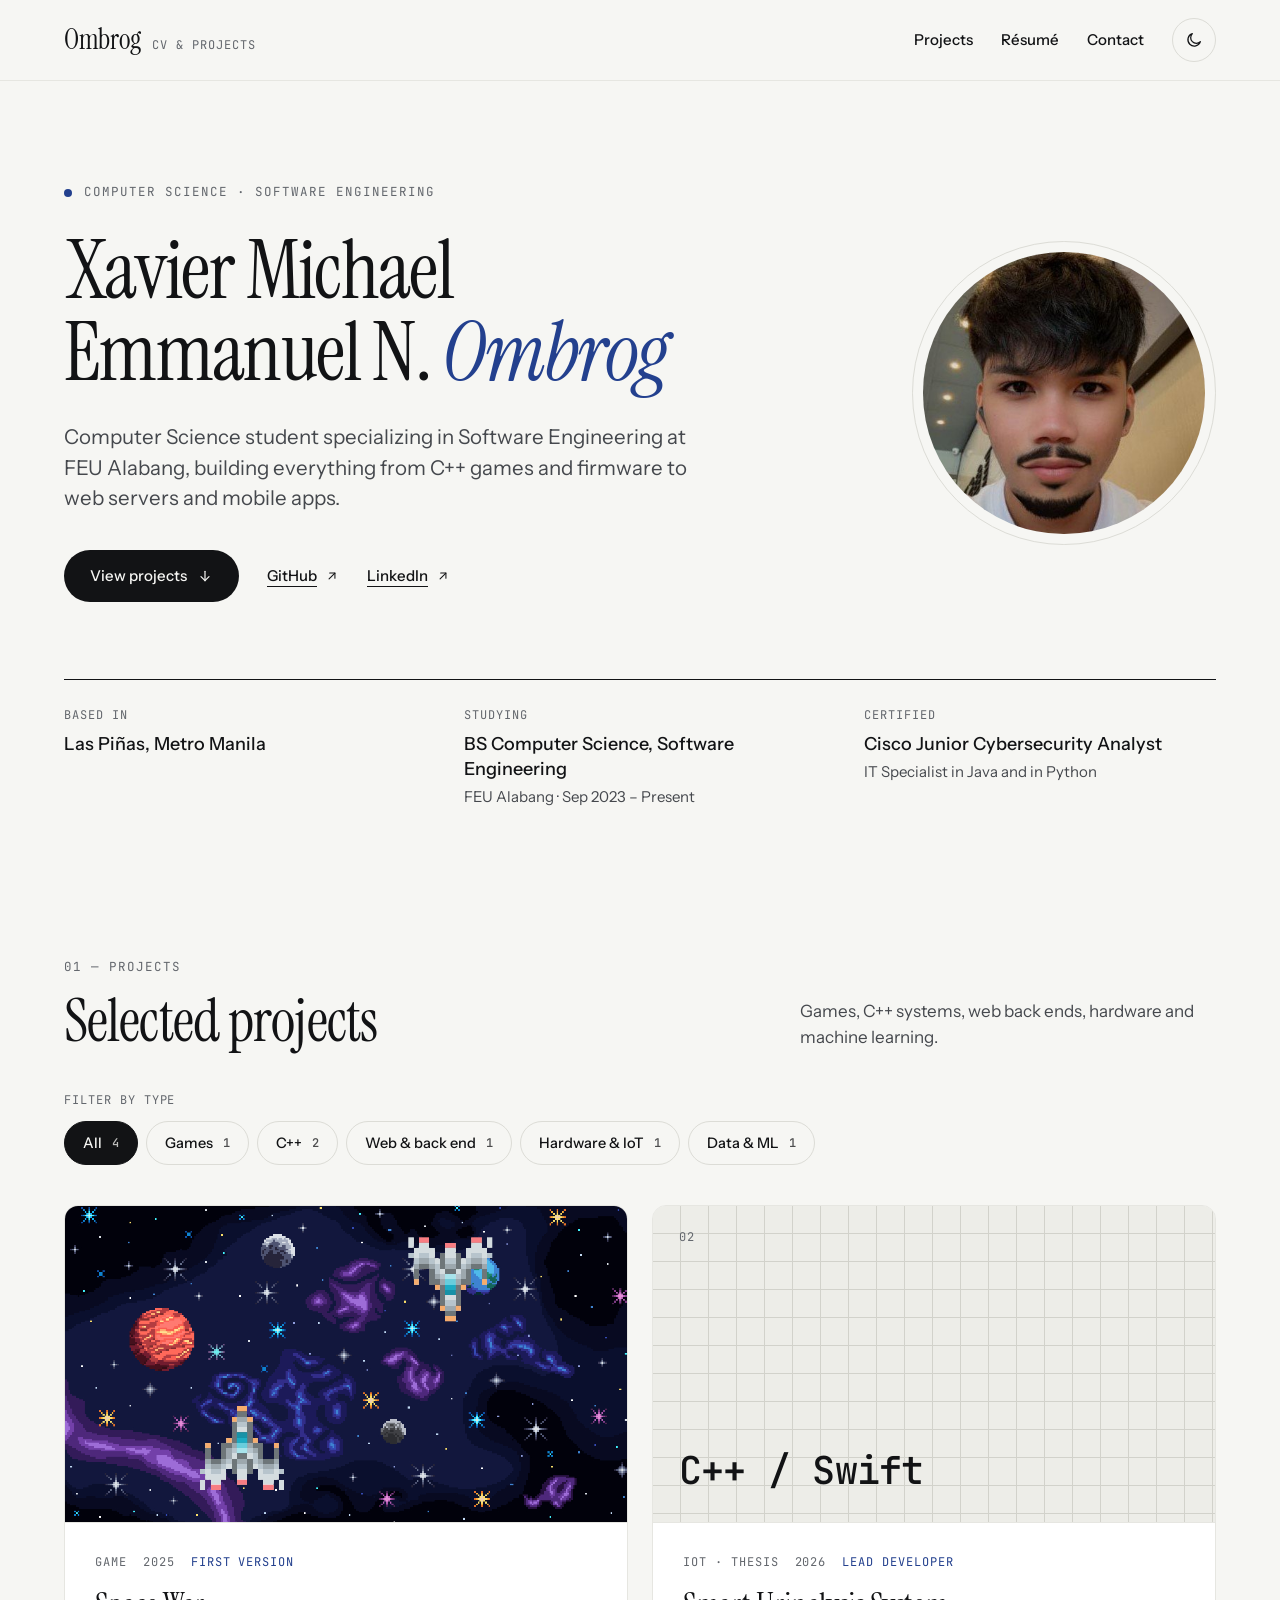
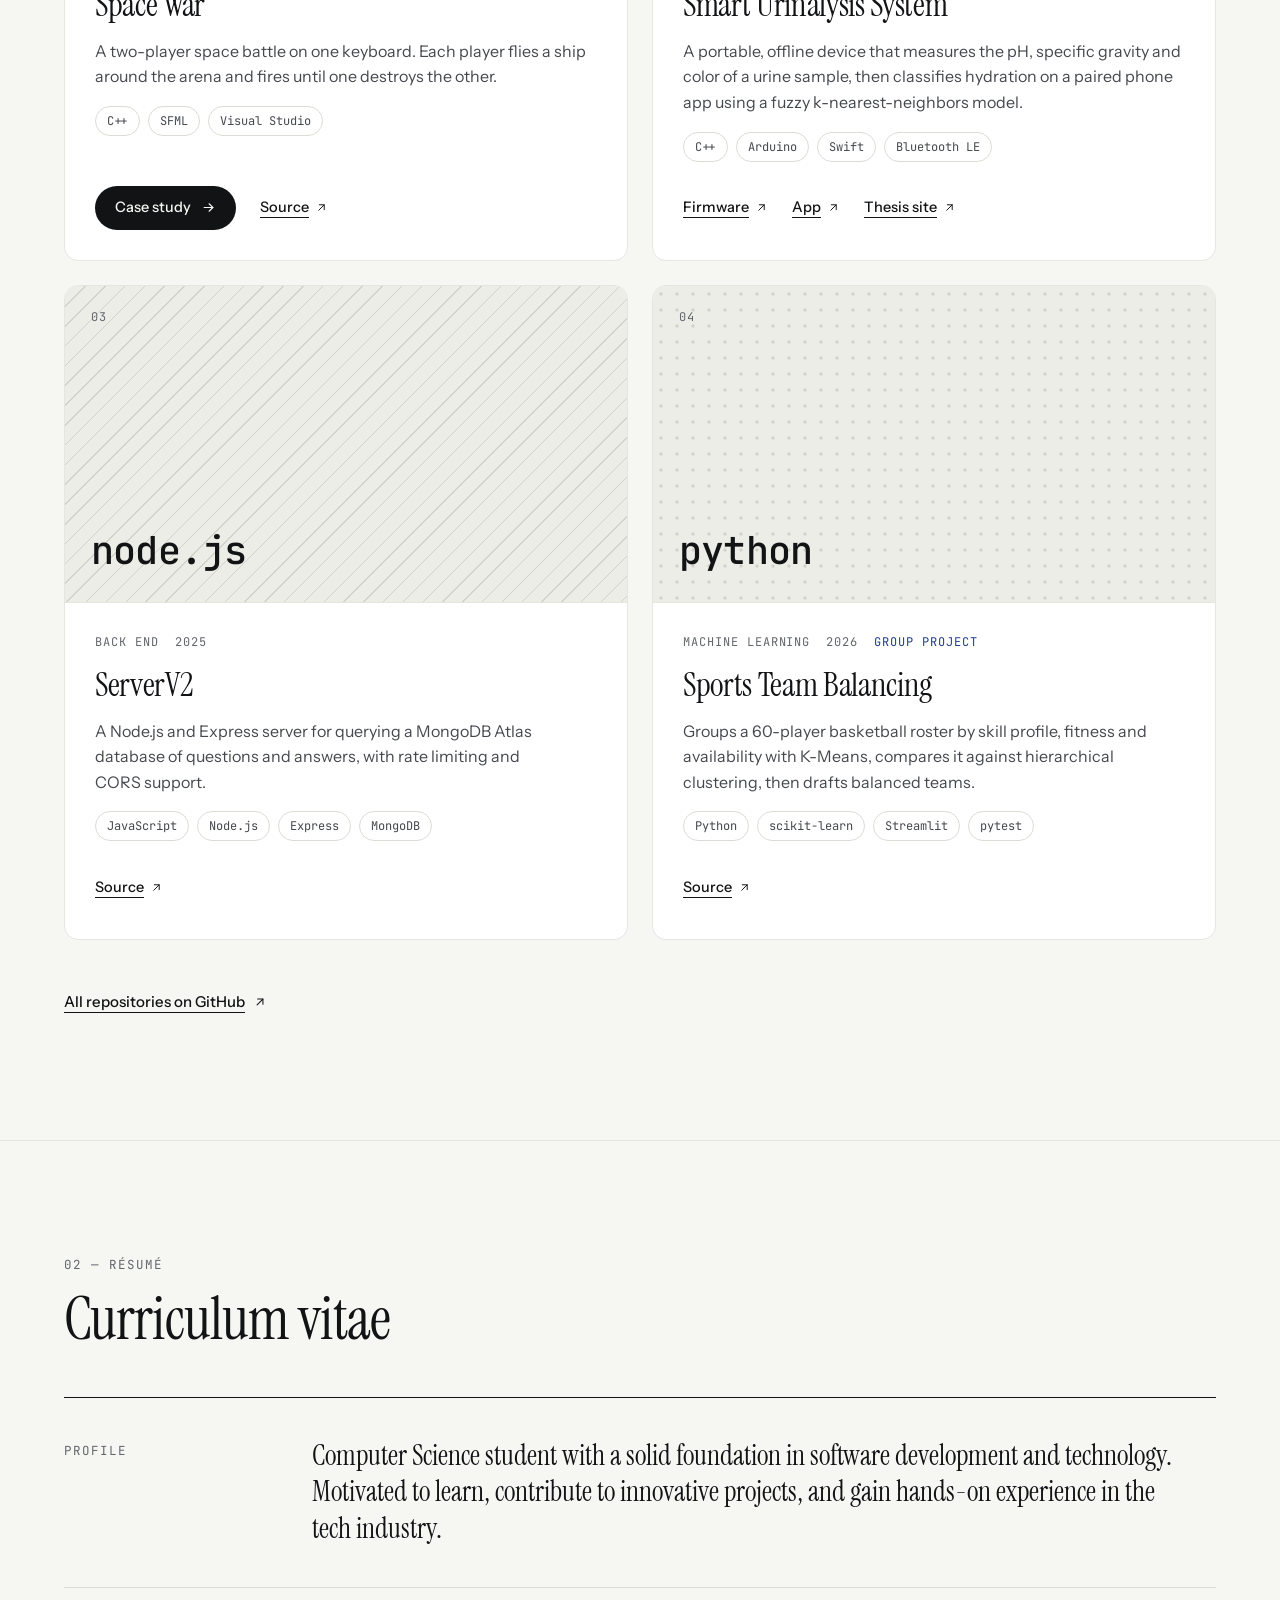
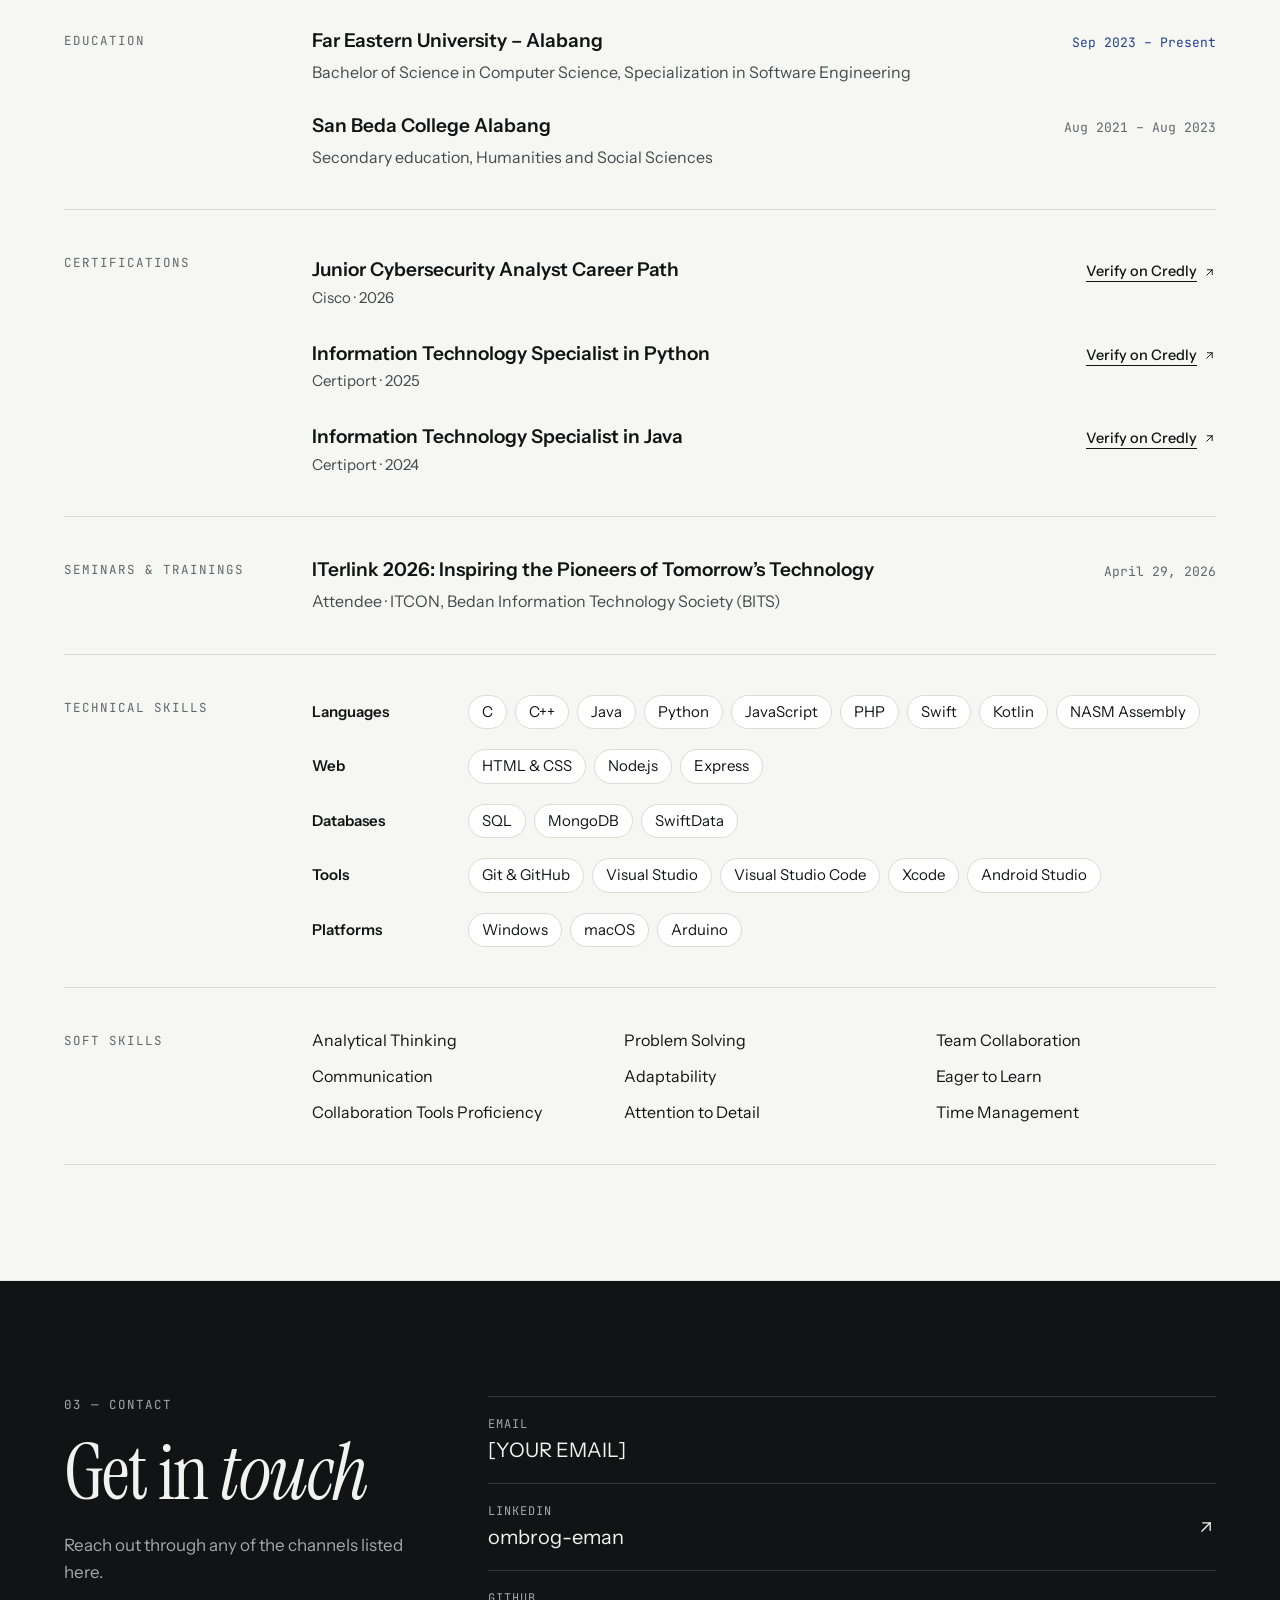
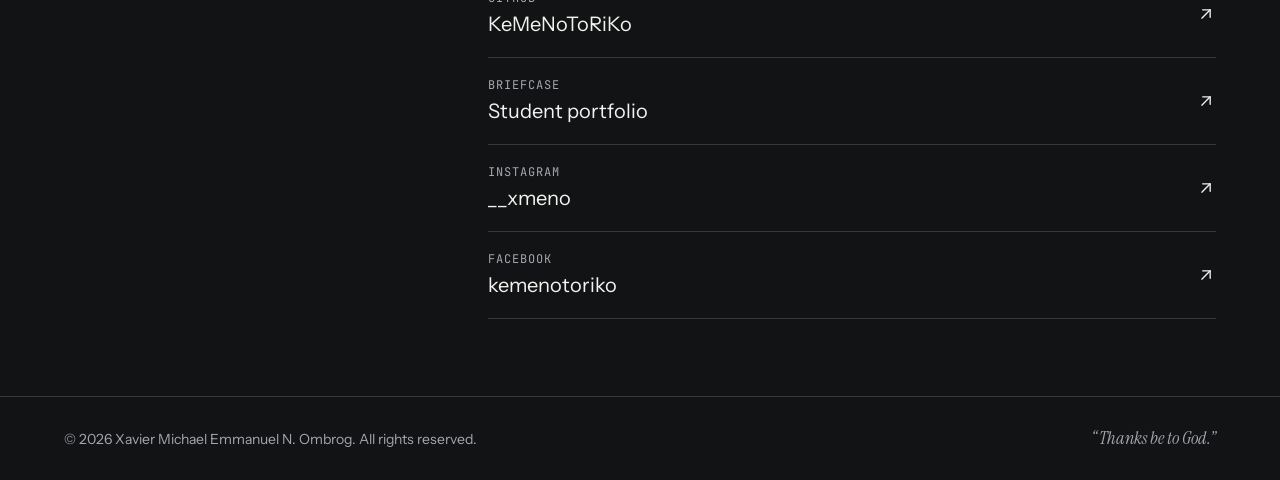
==== index.html @ ef730c47 "fix" ====
<!doctype html>
<html lang="en">
<head>
<meta charset="utf-8">
<meta name="viewport" content="width=device-width, initial-scale=1">
<title>Xavier Michael Emmanuel N. Ombrog — CV and projects</title>
<meta name="description" content="Computer Science student specializing in Software Engineering at FEU Alabang, building everything from C++ games and firmware to web servers and mobile apps.">
<link rel="preconnect" href="https://fonts.googleapis.com">
<link rel="preconnect" href="https://fonts.gstatic.com" crossorigin="anonymous">
<link href="https://fonts.googleapis.com/css2?family=Instrument+Sans:wght@400;500;600&amp;family=Instrument+Serif:ital@0;1&amp;family=JetBrains+Mono:wght@400;500&amp;display=swap" rel="stylesheet">
<style>
html{scroll-behavior:smooth}
body{margin:0;background:#121315}
body:has(.t-dark){background:#16171A}
.t-light{--bg:#F6F6F3;--surface:#FFFFFF;--surface-2:#EDEDE8;--ink:#121315;--ink-2:#45484D;--muted:#63676D;--line:#DCDCD6;--line-soft:#E6E6E1;--rule:#121315;--pattern:#D2D2CB;--band:#121315;--band-ink:#F2F2EE;--band-muted:#A3A7AD;--band-line:#34373C;--btn:#121315;--btn-ink:#F6F6F3;--btn-hover:#2C2F35;color-scheme:light}
.t-dark{--bg:#0F1012;--surface:#16171A;--surface-2:#1C1D21;--ink:#EDEDE8;--ink-2:#B9BCC1;--muted:#8E9298;--line:#2B2D32;--line-soft:#222428;--rule:#EDEDE8;--pattern:#2E3036;--band:#16171A;--band-ink:#EDEDE8;--band-muted:#8E9298;--band-line:#2B2D32;--btn:#EDEDE8;--btn-ink:#0F1012;--btn-hover:#FFFFFF;color-scheme:dark}
.t-light.a-blue{--accent:#23408E}.t-dark.a-blue{--accent:#9DB2F2}
.t-light.a-forest{--accent:#1F5C52}.t-dark.a-forest{--accent:#8CCFBF}
.t-light.a-wine{--accent:#7A2E3A}.t-dark.a-wine{--accent:#E8A6B1}
a{color:inherit;text-decoration:none}
a:hover{color:var(--accent)}
.band a:hover{color:var(--band-ink);text-decoration:underline;text-underline-offset:5px;text-decoration-thickness:1px}
.btn:hover{background:var(--btn-hover) !important;color:var(--btn-ink) !important}
.chip:hover,.toggle:hover{border-color:var(--ink) !important}
.card{transition:border-color .2s ease}
.card:hover{border-color:var(--line) !important}
.card .lift{transition:transform .4s ease}
.card:hover .lift{transform:scale(1.03)}
.cover{position:absolute;inset:0;background-color:var(--surface-2)}
.cover-grid{background-image:linear-gradient(var(--pattern) 1px,transparent 1px),linear-gradient(90deg,var(--pattern) 1px,transparent 1px);background-size:28px 28px;background-position:-1px -1px}
.cover-lines{background-image:repeating-linear-gradient(135deg,var(--pattern) 0 1px,transparent 1px 14px)}
.cover-dots{background-image:radial-gradient(var(--pattern) 1.4px,transparent 1.8px);background-size:16px 16px}
:focus-visible{outline:2px solid var(--accent);outline-offset:3px}
::selection{background:var(--accent);color:var(--bg)}
.t-light .icon-sun,.t-dark .icon-moon{display:none}
[hidden]{display:none !important}
.chip{border:1px solid var(--line);background:transparent;color:var(--ink)}
.chip[aria-pressed="true"]{border-color:var(--ink);background:var(--ink);color:var(--bg)}
</style>
</head>
<body>
<div id="top" class="t-light a-blue" style="background: var(--bg); color: var(--ink); font-family: 'Instrument Sans', 'Helvetica Neue', Arial, sans-serif; font-size: 16px; line-height: 1.5; -webkit-font-smoothing: antialiased; transition: background-color 0.25s ease, color 0.25s ease">
  <script src="site.js"></script>

  <!-- Masthead -->
  <header style="border-bottom: 1px solid var(--line-soft)">
    <div style="max-width: 1280px; margin: 0 auto; padding: 18px clamp(20px, 5vw, 64px); box-sizing: border-box; display: flex; flex-wrap: wrap; align-items: center; justify-content: space-between; gap: 8px 32px">
      <a href="#top" style="display: flex; align-items: baseline; gap: 12px; min-height: 44px; flex-wrap: wrap; align-content: center">
        <span style="font-family: 'Instrument Serif', 'Iowan Old Style', Georgia, serif; font-size: 28px; line-height: 44px; letter-spacing: -0.01em">Ombrog</span>
        <span style="font-family: 'JetBrains Mono', ui-monospace, Menlo, monospace; font-size: 12px; letter-spacing: 0.08em; text-transform: uppercase; color: var(--muted)">CV &amp; projects</span>
      </a>
      <div style="display: flex; flex-wrap: wrap; align-items: center; gap: 8px 28px">
        <nav aria-label="Sections" style="display: flex; flex-wrap: wrap; gap: 0 28px; font-size: 15px; font-weight: 500">
          <a href="#projects" style="display: flex; align-items: center; min-height: 44px">Projects</a>
          <a href="#resume" style="display: flex; align-items: center; min-height: 44px">Résumé</a>
          <a href="#contact" style="display: flex; align-items: center; min-height: 44px">Contact</a>
        </nav>
        <button type="button" class="toggle" id="theme-toggle" aria-label="Switch to dark theme" title="Switch to dark theme" style="width: 44px; height: 44px; padding: 0; display: inline-flex; align-items: center; justify-content: center; border-radius: 999px; border: 1px solid var(--line); background: transparent; color: var(--ink); cursor: pointer; transition: border-color 0.2s ease">
          <svg class="icon-moon" width="18" height="18" viewBox="0 0 24 24" fill="none" stroke="currentColor" stroke-width="1.7" stroke-linecap="round" stroke-linejoin="round" aria-hidden="true"><path d="M20.5 14.2A8.5 8.5 0 1 1 9.8 3.5a6.8 6.8 0 0 0 10.7 10.7z"></path></svg>
          <svg class="icon-sun" width="18" height="18" viewBox="0 0 24 24" fill="none" stroke="currentColor" stroke-width="1.7" stroke-linecap="round" stroke-linejoin="round" aria-hidden="true"><circle cx="12" cy="12" r="4"></circle><path d="M12 2.5v2M12 19.5v2M4.6 4.6L6 6M18 18l1.4 1.4M2.5 12h2M19.5 12h2M4.6 19.4L6 18M18 6l1.4-1.4"></path></svg>
        </button>
      </div>
    </div>
  </header>

  <main>
    <!-- Hero -->
    <section aria-labelledby="hero-name" style="max-width: 1280px; margin: 0 auto; padding: clamp(56px, 8vw, 104px) clamp(20px, 5vw, 64px) clamp(48px, 6vw, 80px); box-sizing: border-box; display: flex; flex-wrap: wrap; align-items: center; justify-content: space-between; gap: 48px 64px">
      <div style="flex: 999 1 560px; min-width: 0; display: flex; flex-direction: column; gap: 28px">
        <p style="margin: 0; display: flex; flex-wrap: wrap; align-items: center; gap: 8px 12px; font-family: 'JetBrains Mono', ui-monospace, Menlo, monospace; font-size: 12.5px; letter-spacing: 0.08em; text-transform: uppercase; color: var(--muted)">
          <span aria-hidden="true" style="width: 8px; height: 8px; border-radius: 50%; background: var(--accent); flex: none"></span>
          <span>Computer Science · Software Engineering</span>
        </p>
        <h1 id="hero-name" style="margin: 0; font-family: 'Instrument Serif', 'Iowan Old Style', Georgia, serif; font-weight: 400; font-size: clamp(2.5rem, 6.4vw, 5.75rem); line-height: 1; letter-spacing: -0.02em">
          <span style="display: block">Xavier Michael</span>
          <span style="display: block">Emmanuel N. <em style="font-style: italic; color: var(--accent)">Ombrog</em></span>
        </h1>
        <p style="margin: 0; max-width: 40rem; font-size: clamp(1.125rem, 1.6vw, 1.375rem); line-height: 1.5; color: var(--ink-2); text-wrap: pretty">Computer Science student specializing in Software Engineering at FEU Alabang, building everything from C++ games and firmware to web servers and mobile apps.</p>
        <div style="display: flex; flex-wrap: wrap; align-items: center; gap: 12px 28px; margin-top: 8px">
          <a class="btn" href="#projects" style="display: inline-flex; align-items: center; gap: 10px; min-height: 52px; padding: 0 26px; border-radius: 999px; background: var(--btn); color: var(--btn-ink); font-size: 15px; font-weight: 500; transition: background-color 0.2s ease">
            <span>View projects</span>
            <svg width="16" height="16" viewBox="0 0 24 24" fill="none" stroke="currentColor" stroke-width="1.8" stroke-linecap="round" stroke-linejoin="round" aria-hidden="true"><path d="M12 5v14"></path><path d="M6 13l6 6 6-6"></path></svg>
          </a>
          <a href="https://github.com/KeMeNoToRiKo" target="_blank" rel="noopener" style="display: inline-flex; align-items: center; gap: 8px; min-height: 44px; font-size: 15px; font-weight: 500; text-decoration: underline; text-decoration-thickness: 1px; text-underline-offset: 5px">
            <span>GitHub</span>
            <svg width="14" height="14" viewBox="0 0 24 24" fill="none" stroke="currentColor" stroke-width="1.8" stroke-linecap="round" stroke-linejoin="round" aria-hidden="true"><path d="M7 17L17 7"></path><path d="M8 7h9v9"></path></svg>
          </a>
          <a href="https://www.linkedin.com/in/ombrog-eman" target="_blank" rel="noopener" style="display: inline-flex; align-items: center; gap: 8px; min-height: 44px; font-size: 15px; font-weight: 500; text-decoration: underline; text-decoration-thickness: 1px; text-underline-offset: 5px">
            <span>LinkedIn</span>
            <svg width="14" height="14" viewBox="0 0 24 24" fill="none" stroke="currentColor" stroke-width="1.8" stroke-linecap="round" stroke-linejoin="round" aria-hidden="true"><path d="M7 17L17 7"></path><path d="M8 7h9v9"></path></svg>
          </a>
        </div>
      </div>
      <div style="flex: 1 1 260px; display: flex; justify-content: center">
        <div style="padding: 10px; border: 1px solid var(--line); border-radius: 50%">
          <div style="width: clamp(220px, 22vw, 300px); aspect-ratio: 1 / 1; border-radius: 50%; overflow: hidden; background: var(--surface-2)">
            <img src="assets/ombrog.jpg" alt="Portrait of Xavier Michael Emmanuel N. Ombrog" width="416" height="416" style="display: block; width: 104%; height: 104%; margin: -2%; object-fit: cover">
          </div>
        </div>
      </div>
    </section>

    <!-- At a glance -->
    <div style="max-width: 1280px; margin: 0 auto; padding: 0 clamp(20px, 5vw, 64px); box-sizing: border-box">
      <dl style="margin: 0; display: grid; grid-template-columns: repeat(auto-fit, minmax(min(280px, 100%), 1fr)); gap: 0 48px; border-top: 1px solid var(--rule)">
        <div style="display: flex; flex-direction: column; gap: 8px; padding: 26px 0 34px">
          <dt style="font-family: 'JetBrains Mono', ui-monospace, Menlo, monospace; font-size: 12px; letter-spacing: 0.08em; text-transform: uppercase; color: var(--muted)">Based in</dt>
          <dd style="margin: 0; font-size: 18px; font-weight: 500; line-height: 1.4">Las Piñas, Metro Manila</dd>
        </div>
        <div style="display: flex; flex-direction: column; gap: 8px; padding: 26px 0 34px">
          <dt style="font-family: 'JetBrains Mono', ui-monospace, Menlo, monospace; font-size: 12px; letter-spacing: 0.08em; text-transform: uppercase; color: var(--muted)">Studying</dt>
          <dd style="margin: 0; display: flex; flex-direction: column; gap: 4px">
            <span style="font-size: 18px; font-weight: 500; line-height: 1.4">BS Computer Science, Software Engineering</span>
            <span style="font-size: 15px; color: var(--ink-2)">FEU Alabang · Sep 2023 – Present</span>
          </dd>
        </div>
        <div style="display: flex; flex-direction: column; gap: 8px; padding: 26px 0 34px">
          <dt style="font-family: 'JetBrains Mono', ui-monospace, Menlo, monospace; font-size: 12px; letter-spacing: 0.08em; text-transform: uppercase; color: var(--muted)">Certified</dt>
          <dd style="margin: 0; display: flex; flex-direction: column; gap: 4px">
            <span style="font-size: 18px; font-weight: 500; line-height: 1.4">Cisco Junior Cybersecurity Analyst</span>
            <span style="font-size: 15px; color: var(--ink-2)">IT Specialist in Java and in Python</span>
          </dd>
        </div>
      </dl>
    </div>

    <!-- 01 Projects -->
    <section id="projects" aria-labelledby="projects-title" style="max-width: 1280px; margin: 0 auto; padding: clamp(80px, 9vw, 120px) clamp(20px, 5vw, 64px); box-sizing: border-box; display: flex; flex-direction: column; gap: 40px">
      <div style="display: flex; flex-wrap: wrap; align-items: flex-end; justify-content: space-between; gap: 20px 64px">
        <div style="display: flex; flex-direction: column; gap: 14px">
          <p style="margin: 0; font-family: 'JetBrains Mono', ui-monospace, Menlo, monospace; font-size: 12.5px; letter-spacing: 0.08em; text-transform: uppercase; color: var(--muted)">01 — Projects</p>
          <h2 id="projects-title" style="margin: 0; font-family: 'Instrument Serif', 'Iowan Old Style', Georgia, serif; font-weight: 400; font-size: clamp(2.5rem, 4.6vw, 4rem); line-height: 1.02; letter-spacing: -0.015em">Selected projects</h2>
        </div>
        <p style="margin: 0; max-width: 26rem; font-size: 17px; line-height: 1.55; color: var(--ink-2); text-wrap: pretty">Games, C++ systems, web back ends, hardware and machine learning.</p>
      </div>

      <fieldset style="margin: 0; padding: 0; border: 0; min-width: 0; display: flex; flex-direction: column; gap: 12px">
        <legend style="padding: 0; margin-bottom: 12px; font-family: 'JetBrains Mono', ui-monospace, Menlo, monospace; font-size: 12px; letter-spacing: 0.08em; text-transform: uppercase; color: var(--muted)">Filter by type</legend>
        <div style="display: flex; flex-wrap: wrap; gap: 8px">
          <button type="button" class="chip" data-filter="all" aria-pressed="true" style="display: inline-flex; align-items: center; gap: 10px; min-height: 44px; padding: 0 18px; border-radius: 999px; font-family: inherit; font-size: 14.5px; font-weight: 500; cursor: pointer; transition: border-color 0.2s ease, background-color 0.2s ease">
            <span>All</span>
            <span style="font-family: 'JetBrains Mono', ui-monospace, Menlo, monospace; font-size: 12px; opacity: 0.75">4</span>
          </button>
          <button type="button" class="chip" data-filter="games" aria-pressed="false" style="display: inline-flex; align-items: center; gap: 10px; min-height: 44px; padding: 0 18px; border-radius: 999px; font-family: inherit; font-size: 14.5px; font-weight: 500; cursor: pointer; transition: border-color 0.2s ease, background-color 0.2s ease">
            <span>Games</span>
            <span style="font-family: 'JetBrains Mono', ui-monospace, Menlo, monospace; font-size: 12px; opacity: 0.75">1</span>
          </button>
          <button type="button" class="chip" data-filter="cpp" aria-pressed="false" style="display: inline-flex; align-items: center; gap: 10px; min-height: 44px; padding: 0 18px; border-radius: 999px; font-family: inherit; font-size: 14.5px; font-weight: 500; cursor: pointer; transition: border-color 0.2s ease, background-color 0.2s ease">
            <span>C++</span>
            <span style="font-family: 'JetBrains Mono', ui-monospace, Menlo, monospace; font-size: 12px; opacity: 0.75">2</span>
          </button>
          <button type="button" class="chip" data-filter="web" aria-pressed="false" style="display: inline-flex; align-items: center; gap: 10px; min-height: 44px; padding: 0 18px; border-radius: 999px; font-family: inherit; font-size: 14.5px; font-weight: 500; cursor: pointer; transition: border-color 0.2s ease, background-color 0.2s ease">
            <span>Web &amp; back end</span>
            <span style="font-family: 'JetBrains Mono', ui-monospace, Menlo, monospace; font-size: 12px; opacity: 0.75">1</span>
          </button>
          <button type="button" class="chip" data-filter="hardware" aria-pressed="false" style="display: inline-flex; align-items: center; gap: 10px; min-height: 44px; padding: 0 18px; border-radius: 999px; font-family: inherit; font-size: 14.5px; font-weight: 500; cursor: pointer; transition: border-color 0.2s ease, background-color 0.2s ease">
            <span>Hardware &amp; IoT</span>
            <span style="font-family: 'JetBrains Mono', ui-monospace, Menlo, monospace; font-size: 12px; opacity: 0.75">1</span>
          </button>
          <button type="button" class="chip" data-filter="data" aria-pressed="false" style="display: inline-flex; align-items: center; gap: 10px; min-height: 44px; padding: 0 18px; border-radius: 999px; font-family: inherit; font-size: 14.5px; font-weight: 500; cursor: pointer; transition: border-color 0.2s ease, background-color 0.2s ease">
            <span>Data &amp; ML</span>
            <span style="font-family: 'JetBrains Mono', ui-monospace, Menlo, monospace; font-size: 12px; opacity: 0.75">1</span>
          </button>
        </div>
      </fieldset>

      <div style="display: grid; grid-template-columns: repeat(auto-fit, minmax(min(460px, 100%), 1fr)); gap: 24px">
        <!-- Projects, in showcase order. To add one, copy an article, set data-cats to the
             filter ids it belongs to, and bump the counts on the matching filter chips. -->
        <article class="card" data-cats="games cpp" style="display: flex; flex-direction: column; min-width: 0; background: var(--surface); border: 1px solid var(--line-soft); border-radius: 14px; overflow: hidden">
          <div style="position: relative; aspect-ratio: 16 / 9; overflow: hidden; border-bottom: 1px solid var(--line-soft); background: var(--surface-2)">
            <div class="lift" style="position: absolute; inset: 0">
              <img src="assets/spacewar/Background2.jpg" alt="" width="1336" height="768" style="position: absolute; inset: 0; width: 100%; height: 100%; object-fit: cover; image-rendering: pixelated">
              <img src="assets/spacewar/Spaceship.png" alt="" width="256" height="256" style="position: absolute; left: 24%; bottom: 10%; width: 15%; height: auto; image-rendering: pixelated">
              <img src="assets/spacewar/Spaceship.png" alt="" width="256" height="256" style="position: absolute; right: 24%; top: 10%; width: 15%; height: auto; transform: rotate(180deg); image-rendering: pixelated">
            </div>
          </div>
          <div style="flex: 1; display: flex; flex-direction: column; gap: 16px; padding: clamp(22px, 2.6vw, 30px)">
            <div style="display: flex; flex-wrap: wrap; align-items: center; gap: 8px 16px; font-family: 'JetBrains Mono', ui-monospace, Menlo, monospace; font-size: 12px; letter-spacing: 0.08em; text-transform: uppercase; color: var(--muted)">
              <span>Game</span>
              <span>2025</span>
              <span style="color: var(--accent)">First version</span>
            </div>
            <h3 style="margin: 0; font-family: 'Instrument Serif', 'Iowan Old Style', Georgia, serif; font-weight: 400; font-size: clamp(1.875rem, 2.6vw, 2.375rem); line-height: 1.08; letter-spacing: -0.01em">Space War</h3>
            <p style="margin: 0; font-size: 16px; line-height: 1.6; color: var(--ink-2); text-wrap: pretty">A two-player space battle on one keyboard. Each player flies a ship around the arena and fires until one destroys the other.</p>
            <ul aria-label="Built with" style="margin: 0; padding: 0; list-style: none; display: flex; flex-wrap: wrap; gap: 8px">
              <li style="font-family: 'JetBrains Mono', ui-monospace, Menlo, monospace; font-size: 12px; padding: 5px 11px; border: 1px solid var(--line); border-radius: 999px; color: var(--ink-2)">C++</li>
              <li style="font-family: 'JetBrains Mono', ui-monospace, Menlo, monospace; font-size: 12px; padding: 5px 11px; border: 1px solid var(--line); border-radius: 999px; color: var(--ink-2)">SFML</li>
              <li style="font-family: 'JetBrains Mono', ui-monospace, Menlo, monospace; font-size: 12px; padding: 5px 11px; border: 1px solid var(--line); border-radius: 999px; color: var(--ink-2)">Visual Studio</li>
            </ul>
            <div style="display: flex; flex-wrap: wrap; align-items: center; gap: 8px 24px; margin-top: auto; padding-top: 8px">
              <a class="btn" href="spacewar.html" style="display: inline-flex; align-items: center; gap: 10px; min-height: 44px; padding: 0 20px; border-radius: 999px; background: var(--btn); color: var(--btn-ink); font-size: 14.5px; font-weight: 500; transition: background-color 0.2s ease">
                <span>Case study</span>
                <svg width="15" height="15" viewBox="0 0 24 24" fill="none" stroke="currentColor" stroke-width="1.8" stroke-linecap="round" stroke-linejoin="round" aria-hidden="true"><path d="M5 12h14"></path><path d="M13 6l6 6-6 6"></path></svg>
              </a>
              <a href="https://github.com/KeMeNoToRiKo/Spacewar.Project" target="_blank" rel="noopener" style="display: inline-flex; align-items: center; gap: 6px; min-height: 44px; font-size: 14.5px; font-weight: 500; text-decoration: underline; text-decoration-thickness: 1px; text-underline-offset: 5px">
                <span>Source</span>
                <svg width="13" height="13" viewBox="0 0 24 24" fill="none" stroke="currentColor" stroke-width="1.8" stroke-linecap="round" stroke-linejoin="round" aria-hidden="true"><path d="M7 17L17 7"></path><path d="M8 7h9v9"></path></svg>
              </a>
            </div>
          </div>
        </article>
        <article class="card" data-cats="hardware cpp" style="display: flex; flex-direction: column; min-width: 0; background: var(--surface); border: 1px solid var(--line-soft); border-radius: 14px; overflow: hidden">
          <div style="position: relative; aspect-ratio: 16 / 9; overflow: hidden; border-bottom: 1px solid var(--line-soft); background: var(--surface-2)">
            <div class="cover cover-grid" style="display: flex; flex-direction: column; justify-content: space-between; padding: 22px 26px; box-sizing: border-box">
              <span style="font-family: 'JetBrains Mono', ui-monospace, Menlo, monospace; font-size: 12px; letter-spacing: 0.08em; color: var(--muted)">02</span>
              <span style="font-family: 'JetBrains Mono', ui-monospace, Menlo, monospace; font-size: clamp(1.75rem, 3vw, 2.5rem); font-weight: 500; letter-spacing: -0.02em; color: var(--ink)">C++ / Swift</span>
            </div>
          </div>
          <div style="flex: 1; display: flex; flex-direction: column; gap: 16px; padding: clamp(22px, 2.6vw, 30px)">
            <div style="display: flex; flex-wrap: wrap; align-items: center; gap: 8px 16px; font-family: 'JetBrains Mono', ui-monospace, Menlo, monospace; font-size: 12px; letter-spacing: 0.08em; text-transform: uppercase; color: var(--muted)">
              <span>IoT · Thesis</span>
              <span>2026</span>
              <span style="color: var(--accent)">Lead Developer</span>
            </div>
            <h3 style="margin: 0; font-family: 'Instrument Serif', 'Iowan Old Style', Georgia, serif; font-weight: 400; font-size: clamp(1.875rem, 2.6vw, 2.375rem); line-height: 1.08; letter-spacing: -0.01em">Smart Urinalysis System</h3>
            <p style="margin: 0; font-size: 16px; line-height: 1.6; color: var(--ink-2); text-wrap: pretty">A portable, offline device that measures the pH, specific gravity and color of a urine sample, then classifies hydration on a paired phone app using a fuzzy k-nearest-neighbors model.</p>
            <ul aria-label="Built with" style="margin: 0; padding: 0; list-style: none; display: flex; flex-wrap: wrap; gap: 8px">
              <li style="font-family: 'JetBrains Mono', ui-monospace, Menlo, monospace; font-size: 12px; padding: 5px 11px; border: 1px solid var(--line); border-radius: 999px; color: var(--ink-2)">C++</li>
              <li style="font-family: 'JetBrains Mono', ui-monospace, Menlo, monospace; font-size: 12px; padding: 5px 11px; border: 1px solid var(--line); border-radius: 999px; color: var(--ink-2)">Arduino</li>
              <li style="font-family: 'JetBrains Mono', ui-monospace, Menlo, monospace; font-size: 12px; padding: 5px 11px; border: 1px solid var(--line); border-radius: 999px; color: var(--ink-2)">Swift</li>
              <li style="font-family: 'JetBrains Mono', ui-monospace, Menlo, monospace; font-size: 12px; padding: 5px 11px; border: 1px solid var(--line); border-radius: 999px; color: var(--ink-2)">Bluetooth LE</li>
            </ul>
            <div style="display: flex; flex-wrap: wrap; align-items: center; gap: 8px 24px; margin-top: auto; padding-top: 8px">
              <a href="https://github.com/KeMeNoToRiKo/ArduinoUrinalysis" target="_blank" rel="noopener" style="display: inline-flex; align-items: center; gap: 6px; min-height: 44px; font-size: 14.5px; font-weight: 500; text-decoration: underline; text-decoration-thickness: 1px; text-underline-offset: 5px">
                <span>Firmware</span>
                <svg width="13" height="13" viewBox="0 0 24 24" fill="none" stroke="currentColor" stroke-width="1.8" stroke-linecap="round" stroke-linejoin="round" aria-hidden="true"><path d="M7 17L17 7"></path><path d="M8 7h9v9"></path></svg>
              </a>
              <a href="https://github.com/KeMeNoToRiKo/ArduinoUrinalysisApp" target="_blank" rel="noopener" style="display: inline-flex; align-items: center; gap: 6px; min-height: 44px; font-size: 14.5px; font-weight: 500; text-decoration: underline; text-decoration-thickness: 1px; text-underline-offset: 5px">
                <span>App</span>
                <svg width="13" height="13" viewBox="0 0 24 24" fill="none" stroke="currentColor" stroke-width="1.8" stroke-linecap="round" stroke-linejoin="round" aria-hidden="true"><path d="M7 17L17 7"></path><path d="M8 7h9v9"></path></svg>
              </a>
              <a href="https://silver-swan-website.vercel.app" target="_blank" rel="noopener" style="display: inline-flex; align-items: center; gap: 6px; min-height: 44px; font-size: 14.5px; font-weight: 500; text-decoration: underline; text-decoration-thickness: 1px; text-underline-offset: 5px">
                <span>Thesis site</span>
                <svg width="13" height="13" viewBox="0 0 24 24" fill="none" stroke="currentColor" stroke-width="1.8" stroke-linecap="round" stroke-linejoin="round" aria-hidden="true"><path d="M7 17L17 7"></path><path d="M8 7h9v9"></path></svg>
              </a>
            </div>
          </div>
        </article>
        <article class="card" data-cats="web" style="display: flex; flex-direction: column; min-width: 0; background: var(--surface); border: 1px solid var(--line-soft); border-radius: 14px; overflow: hidden">
          <div style="position: relative; aspect-ratio: 16 / 9; overflow: hidden; border-bottom: 1px solid var(--line-soft); background: var(--surface-2)">
            <div class="cover cover-lines" style="display: flex; flex-direction: column; justify-content: space-between; padding: 22px 26px; box-sizing: border-box">
              <span style="font-family: 'JetBrains Mono', ui-monospace, Menlo, monospace; font-size: 12px; letter-spacing: 0.08em; color: var(--muted)">03</span>
              <span style="font-family: 'JetBrains Mono', ui-monospace, Menlo, monospace; font-size: clamp(1.75rem, 3vw, 2.5rem); font-weight: 500; letter-spacing: -0.02em; color: var(--ink)">node.js</span>
            </div>
          </div>
          <div style="flex: 1; display: flex; flex-direction: column; gap: 16px; padding: clamp(22px, 2.6vw, 30px)">
            <div style="display: flex; flex-wrap: wrap; align-items: center; gap: 8px 16px; font-family: 'JetBrains Mono', ui-monospace, Menlo, monospace; font-size: 12px; letter-spacing: 0.08em; text-transform: uppercase; color: var(--muted)">
              <span>Back end</span>
              <span>2025</span>
            </div>
            <h3 style="margin: 0; font-family: 'Instrument Serif', 'Iowan Old Style', Georgia, serif; font-weight: 400; font-size: clamp(1.875rem, 2.6vw, 2.375rem); line-height: 1.08; letter-spacing: -0.01em">ServerV2</h3>
            <p style="margin: 0; font-size: 16px; line-height: 1.6; color: var(--ink-2); text-wrap: pretty">A Node.js and Express server for querying a MongoDB Atlas database of questions and answers, with rate limiting and CORS support.</p>
            <ul aria-label="Built with" style="margin: 0; padding: 0; list-style: none; display: flex; flex-wrap: wrap; gap: 8px">
              <li style="font-family: 'JetBrains Mono', ui-monospace, Menlo, monospace; font-size: 12px; padding: 5px 11px; border: 1px solid var(--line); border-radius: 999px; color: var(--ink-2)">JavaScript</li>
              <li style="font-family: 'JetBrains Mono', ui-monospace, Menlo, monospace; font-size: 12px; padding: 5px 11px; border: 1px solid var(--line); border-radius: 999px; color: var(--ink-2)">Node.js</li>
              <li style="font-family: 'JetBrains Mono', ui-monospace, Menlo, monospace; font-size: 12px; padding: 5px 11px; border: 1px solid var(--line); border-radius: 999px; color: var(--ink-2)">Express</li>
              <li style="font-family: 'JetBrains Mono', ui-monospace, Menlo, monospace; font-size: 12px; padding: 5px 11px; border: 1px solid var(--line); border-radius: 999px; color: var(--ink-2)">MongoDB</li>
            </ul>
            <div style="display: flex; flex-wrap: wrap; align-items: center; gap: 8px 24px; margin-top: auto; padding-top: 8px">
              <a href="https://github.com/KeMeNoToRiKo/serverV2" target="_blank" rel="noopener" style="display: inline-flex; align-items: center; gap: 6px; min-height: 44px; font-size: 14.5px; font-weight: 500; text-decoration: underline; text-decoration-thickness: 1px; text-underline-offset: 5px">
                <span>Source</span>
                <svg width="13" height="13" viewBox="0 0 24 24" fill="none" stroke="currentColor" stroke-width="1.8" stroke-linecap="round" stroke-linejoin="round" aria-hidden="true"><path d="M7 17L17 7"></path><path d="M8 7h9v9"></path></svg>
              </a>
            </div>
          </div>
        </article>
        <article class="card" data-cats="data" style="display: flex; flex-direction: column; min-width: 0; background: var(--surface); border: 1px solid var(--line-soft); border-radius: 14px; overflow: hidden">
          <div style="position: relative; aspect-ratio: 16 / 9; overflow: hidden; border-bottom: 1px solid var(--line-soft); background: var(--surface-2)">
            <div class="cover cover-dots" style="display: flex; flex-direction: column; justify-content: space-between; padding: 22px 26px; box-sizing: border-box">
              <span style="font-family: 'JetBrains Mono', ui-monospace, Menlo, monospace; font-size: 12px; letter-spacing: 0.08em; color: var(--muted)">04</span>
              <span style="font-family: 'JetBrains Mono', ui-monospace, Menlo, monospace; font-size: clamp(1.75rem, 3vw, 2.5rem); font-weight: 500; letter-spacing: -0.02em; color: var(--ink)">python</span>
            </div>
          </div>
          <div style="flex: 1; display: flex; flex-direction: column; gap: 16px; padding: clamp(22px, 2.6vw, 30px)">
            <div style="display: flex; flex-wrap: wrap; align-items: center; gap: 8px 16px; font-family: 'JetBrains Mono', ui-monospace, Menlo, monospace; font-size: 12px; letter-spacing: 0.08em; text-transform: uppercase; color: var(--muted)">
              <span>Machine learning</span>
              <span>2026</span>
              <span style="color: var(--accent)">Group project</span>
            </div>
            <h3 style="margin: 0; font-family: 'Instrument Serif', 'Iowan Old Style', Georgia, serif; font-weight: 400; font-size: clamp(1.875rem, 2.6vw, 2.375rem); line-height: 1.08; letter-spacing: -0.01em">Sports Team Balancing</h3>
            <p style="margin: 0; font-size: 16px; line-height: 1.6; color: var(--ink-2); text-wrap: pretty">Groups a 60-player basketball roster by skill profile, fitness and availability with K-Means, compares it against hierarchical clustering, then drafts balanced teams.</p>
            <ul aria-label="Built with" style="margin: 0; padding: 0; list-style: none; display: flex; flex-wrap: wrap; gap: 8px">
              <li style="font-family: 'JetBrains Mono', ui-monospace, Menlo, monospace; font-size: 12px; padding: 5px 11px; border: 1px solid var(--line); border-radius: 999px; color: var(--ink-2)">Python</li>
              <li style="font-family: 'JetBrains Mono', ui-monospace, Menlo, monospace; font-size: 12px; padding: 5px 11px; border: 1px solid var(--line); border-radius: 999px; color: var(--ink-2)">scikit-learn</li>
              <li style="font-family: 'JetBrains Mono', ui-monospace, Menlo, monospace; font-size: 12px; padding: 5px 11px; border: 1px solid var(--line); border-radius: 999px; color: var(--ink-2)">Streamlit</li>
              <li style="font-family: 'JetBrains Mono', ui-monospace, Menlo, monospace; font-size: 12px; padding: 5px 11px; border: 1px solid var(--line); border-radius: 999px; color: var(--ink-2)">pytest</li>
            </ul>
            <div style="display: flex; flex-wrap: wrap; align-items: center; gap: 8px 24px; margin-top: auto; padding-top: 8px">
              <a href="https://github.com/KeMeNoToRiKo/SportsDatabaseML" target="_blank" rel="noopener" style="display: inline-flex; align-items: center; gap: 6px; min-height: 44px; font-size: 14.5px; font-weight: 500; text-decoration: underline; text-decoration-thickness: 1px; text-underline-offset: 5px">
                <span>Source</span>
                <svg width="13" height="13" viewBox="0 0 24 24" fill="none" stroke="currentColor" stroke-width="1.8" stroke-linecap="round" stroke-linejoin="round" aria-hidden="true"><path d="M7 17L17 7"></path><path d="M8 7h9v9"></path></svg>
              </a>
            </div>
          </div>
        </article>
      </div>
      <p id="no-projects" hidden style="margin: 0; padding: 40px; text-align: center; border: 1px dashed var(--line); border-radius: 14px; color: var(--muted)">No projects of this type yet.</p>

      <a href="https://github.com/KeMeNoToRiKo?tab=repositories" target="_blank" rel="noopener" style="align-self: flex-start; display: inline-flex; align-items: center; gap: 8px; min-height: 44px; font-size: 15px; font-weight: 500; text-decoration: underline; text-decoration-thickness: 1px; text-underline-offset: 5px">
        <span>All repositories on GitHub</span>
        <svg width="14" height="14" viewBox="0 0 24 24" fill="none" stroke="currentColor" stroke-width="1.8" stroke-linecap="round" stroke-linejoin="round" aria-hidden="true"><path d="M7 17L17 7"></path><path d="M8 7h9v9"></path></svg>
      </a>
    </section>

    <!-- 02 Résumé -->
    <section id="resume" aria-labelledby="resume-title" style="border-top: 1px solid var(--line-soft)">
      <div style="max-width: 1280px; margin: 0 auto; padding: clamp(80px, 9vw, 120px) clamp(20px, 5vw, 64px); box-sizing: border-box; display: flex; flex-direction: column; gap: 48px">
        <div style="display: flex; flex-direction: column; gap: 14px">
          <p style="margin: 0; font-family: 'JetBrains Mono', ui-monospace, Menlo, monospace; font-size: 12.5px; letter-spacing: 0.08em; text-transform: uppercase; color: var(--muted)">02 — Résumé</p>
          <h2 id="resume-title" style="margin: 0; font-family: 'Instrument Serif', 'Iowan Old Style', Georgia, serif; font-weight: 400; font-size: clamp(2.5rem, 4.6vw, 4rem); line-height: 1.02; letter-spacing: -0.015em">Curriculum vitae</h2>
        </div>

        <div style="display: flex; flex-direction: column; border-bottom: 1px solid var(--line)">
          <!-- Profile -->
          <div style="display: flex; flex-wrap: wrap; gap: 16px 48px; padding: 40px 0; border-top: 1px solid var(--rule)">
            <h3 style="flex: 1 1 200px; margin: 0; padding-top: 4px; font-family: 'JetBrains Mono', ui-monospace, Menlo, monospace; font-weight: 400; font-size: 12.5px; letter-spacing: 0.08em; text-transform: uppercase; color: var(--muted)">Profile</h3>
            <p style="flex: 999 1 560px; min-width: 0; margin: 0; font-family: 'Instrument Serif', 'Iowan Old Style', Georgia, serif; font-size: clamp(1.5rem, 2.2vw, 2rem); line-height: 1.3; text-wrap: pretty">Computer Science student with a solid foundation in software development and technology. Motivated to learn, contribute to innovative projects, and gain hands-on experience in the tech industry.</p>
          </div>

          <!-- Education -->
          <div style="display: flex; flex-wrap: wrap; gap: 16px 48px; padding: 40px 0; border-top: 1px solid var(--line)">
            <h3 style="flex: 1 1 200px; margin: 0; padding-top: 4px; font-family: 'JetBrains Mono', ui-monospace, Menlo, monospace; font-weight: 400; font-size: 12.5px; letter-spacing: 0.08em; text-transform: uppercase; color: var(--muted)">Education</h3>
            <div style="flex: 999 1 560px; min-width: 0; display: flex; flex-direction: column; gap: 28px">
              <div style="display: flex; flex-direction: column; gap: 6px">
                <div style="display: flex; flex-wrap: wrap; align-items: baseline; justify-content: space-between; gap: 4px 24px">
                  <h4 style="margin: 0; font-size: 19px; font-weight: 600; line-height: 1.35">Far Eastern University – Alabang</h4>
                  <p style="margin: 0; font-family: 'JetBrains Mono', ui-monospace, Menlo, monospace; font-size: 13px; color: var(--accent)">Sep 2023 – Present</p>
                </div>
                <p style="margin: 0; font-size: 16px; line-height: 1.55; color: var(--ink-2)">Bachelor of Science in Computer Science, Specialization in Software Engineering</p>
              </div>
              <div style="display: flex; flex-direction: column; gap: 6px">
                <div style="display: flex; flex-wrap: wrap; align-items: baseline; justify-content: space-between; gap: 4px 24px">
                  <h4 style="margin: 0; font-size: 19px; font-weight: 600; line-height: 1.35">San Beda College Alabang</h4>
                  <p style="margin: 0; font-family: 'JetBrains Mono', ui-monospace, Menlo, monospace; font-size: 13px; color: var(--muted)">Aug 2021 – Aug 2023</p>
                </div>
                <p style="margin: 0; font-size: 16px; line-height: 1.55; color: var(--ink-2)">Secondary education, Humanities and Social Sciences</p>
              </div>
            </div>
          </div>

          <!-- Certifications -->
          <div style="display: flex; flex-wrap: wrap; gap: 16px 48px; padding: 40px 0; border-top: 1px solid var(--line)">
            <h3 style="flex: 1 1 200px; margin: 0; padding-top: 4px; font-family: 'JetBrains Mono', ui-monospace, Menlo, monospace; font-weight: 400; font-size: 12.5px; letter-spacing: 0.08em; text-transform: uppercase; color: var(--muted)">Certifications</h3>
            <ul style="flex: 999 1 560px; min-width: 0; margin: 0; padding: 0; list-style: none; display: flex; flex-direction: column; gap: 24px">
              <li style="display: flex; flex-wrap: wrap; align-items: baseline; justify-content: space-between; gap: 6px 24px">
                <div style="display: flex; flex-direction: column; gap: 4px; min-width: 0">
                  <h4 style="margin: 0; font-size: 19px; font-weight: 600; line-height: 1.35">Junior Cybersecurity Analyst Career Path</h4>
                  <p style="margin: 0; font-size: 15px; color: var(--ink-2)">Cisco · 2026</p>
                </div>
                <a href="https://www.credly.com/badges/802ed575-9cf9-455a-9bf5-dfca556da063/public_url" target="_blank" rel="noopener" style="display: inline-flex; align-items: center; gap: 6px; min-height: 44px; font-size: 14.5px; font-weight: 500; text-decoration: underline; text-decoration-thickness: 1px; text-underline-offset: 5px">
                  <span>Verify on Credly</span>
                  <svg width="13" height="13" viewBox="0 0 24 24" fill="none" stroke="currentColor" stroke-width="1.8" stroke-linecap="round" stroke-linejoin="round" aria-hidden="true"><path d="M7 17L17 7"></path><path d="M8 7h9v9"></path></svg>
                </a>
              </li>
              <li style="display: flex; flex-wrap: wrap; align-items: baseline; justify-content: space-between; gap: 6px 24px">
                <div style="display: flex; flex-direction: column; gap: 4px; min-width: 0">
                  <h4 style="margin: 0; font-size: 19px; font-weight: 600; line-height: 1.35">Information Technology Specialist in Python</h4>
                  <p style="margin: 0; font-size: 15px; color: var(--ink-2)">Certiport · 2025</p>
                </div>
                <a href="https://www.credly.com/badges/9ec00a89-6830-4abc-9cc1-7a7b433190e4/public_url" target="_blank" rel="noopener" style="display: inline-flex; align-items: center; gap: 6px; min-height: 44px; font-size: 14.5px; font-weight: 500; text-decoration: underline; text-decoration-thickness: 1px; text-underline-offset: 5px">
                  <span>Verify on Credly</span>
                  <svg width="13" height="13" viewBox="0 0 24 24" fill="none" stroke="currentColor" stroke-width="1.8" stroke-linecap="round" stroke-linejoin="round" aria-hidden="true"><path d="M7 17L17 7"></path><path d="M8 7h9v9"></path></svg>
                </a>
              </li>
              <li style="display: flex; flex-wrap: wrap; align-items: baseline; justify-content: space-between; gap: 6px 24px">
                <div style="display: flex; flex-direction: column; gap: 4px; min-width: 0">
                  <h4 style="margin: 0; font-size: 19px; font-weight: 600; line-height: 1.35">Information Technology Specialist in Java</h4>
                  <p style="margin: 0; font-size: 15px; color: var(--ink-2)">Certiport · 2024</p>
                </div>
                <a href="https://www.credly.com/badges/006af857-1185-42cc-ab86-0a38e7afc8de/public_url" target="_blank" rel="noopener" style="display: inline-flex; align-items: center; gap: 6px; min-height: 44px; font-size: 14.5px; font-weight: 500; text-decoration: underline; text-decoration-thickness: 1px; text-underline-offset: 5px">
                  <span>Verify on Credly</span>
                  <svg width="13" height="13" viewBox="0 0 24 24" fill="none" stroke="currentColor" stroke-width="1.8" stroke-linecap="round" stroke-linejoin="round" aria-hidden="true"><path d="M7 17L17 7"></path><path d="M8 7h9v9"></path></svg>
                </a>
              </li>
            </ul>
          </div>

          <!-- Seminars and trainings -->
          <div style="display: flex; flex-wrap: wrap; gap: 16px 48px; padding: 40px 0; border-top: 1px solid var(--line)">
            <h3 style="flex: 1 1 200px; margin: 0; padding-top: 4px; font-family: 'JetBrains Mono', ui-monospace, Menlo, monospace; font-weight: 400; font-size: 12.5px; letter-spacing: 0.08em; text-transform: uppercase; color: var(--muted)">Seminars &amp; trainings</h3>
            <div style="flex: 999 1 560px; min-width: 0; display: flex; flex-direction: column; gap: 6px">
              <div style="display: flex; flex-wrap: wrap; align-items: baseline; justify-content: space-between; gap: 4px 24px">
                <h4 style="margin: 0; font-size: 19px; font-weight: 600; line-height: 1.35">ITerlink 2026: Inspiring the Pioneers of Tomorrow’s Technology</h4>
                <p style="margin: 0; font-family: 'JetBrains Mono', ui-monospace, Menlo, monospace; font-size: 13px; color: var(--muted)">April 29, 2026</p>
              </div>
              <p style="margin: 0; font-size: 16px; line-height: 1.55; color: var(--ink-2)">Attendee · ITCON, Bedan Information Technology Society (BITS)</p>
            </div>
          </div>

          <!-- Technical skills -->
          <div style="display: flex; flex-wrap: wrap; gap: 16px 48px; padding: 40px 0; border-top: 1px solid var(--line)">
            <h3 style="flex: 1 1 200px; margin: 0; padding-top: 4px; font-family: 'JetBrains Mono', ui-monospace, Menlo, monospace; font-weight: 400; font-size: 12.5px; letter-spacing: 0.08em; text-transform: uppercase; color: var(--muted)">Technical skills</h3>
            <dl style="flex: 999 1 560px; min-width: 0; margin: 0; display: flex; flex-direction: column; gap: 20px">
              <div style="display: flex; flex-wrap: wrap; gap: 10px 24px">
                <dt style="flex: 0 0 132px; padding-top: 6px; font-size: 15px; font-weight: 600">Languages</dt>
                <dd style="flex: 1 1 320px; min-width: 0; margin: 0; display: flex; flex-wrap: wrap; gap: 8px">
                  <span style="font-size: 15px; padding: 5px 13px; border: 1px solid var(--line); border-radius: 999px; background: var(--surface)">C</span>
                  <span style="font-size: 15px; padding: 5px 13px; border: 1px solid var(--line); border-radius: 999px; background: var(--surface)">C++</span>
                  <span style="font-size: 15px; padding: 5px 13px; border: 1px solid var(--line); border-radius: 999px; background: var(--surface)">Java</span>
                  <span style="font-size: 15px; padding: 5px 13px; border: 1px solid var(--line); border-radius: 999px; background: var(--surface)">Python</span>
                  <span style="font-size: 15px; padding: 5px 13px; border: 1px solid var(--line); border-radius: 999px; background: var(--surface)">JavaScript</span>
                  <span style="font-size: 15px; padding: 5px 13px; border: 1px solid var(--line); border-radius: 999px; background: var(--surface)">PHP</span>
                  <span style="font-size: 15px; padding: 5px 13px; border: 1px solid var(--line); border-radius: 999px; background: var(--surface)">Swift</span>
                  <span style="font-size: 15px; padding: 5px 13px; border: 1px solid var(--line); border-radius: 999px; background: var(--surface)">Kotlin</span>
                  <span style="font-size: 15px; padding: 5px 13px; border: 1px solid var(--line); border-radius: 999px; background: var(--surface)">NASM Assembly</span>
                </dd>
              </div>
              <div style="display: flex; flex-wrap: wrap; gap: 10px 24px">
                <dt style="flex: 0 0 132px; padding-top: 6px; font-size: 15px; font-weight: 600">Web</dt>
                <dd style="flex: 1 1 320px; min-width: 0; margin: 0; display: flex; flex-wrap: wrap; gap: 8px">
                  <span style="font-size: 15px; padding: 5px 13px; border: 1px solid var(--line); border-radius: 999px; background: var(--surface)">HTML &amp; CSS</span>
                  <span style="font-size: 15px; padding: 5px 13px; border: 1px solid var(--line); border-radius: 999px; background: var(--surface)">Node.js</span>
                  <span style="font-size: 15px; padding: 5px 13px; border: 1px solid var(--line); border-radius: 999px; background: var(--surface)">Express</span>
                </dd>
              </div>
              <div style="display: flex; flex-wrap: wrap; gap: 10px 24px">
                <dt style="flex: 0 0 132px; padding-top: 6px; font-size: 15px; font-weight: 600">Databases</dt>
                <dd style="flex: 1 1 320px; min-width: 0; margin: 0; display: flex; flex-wrap: wrap; gap: 8px">
                  <span style="font-size: 15px; padding: 5px 13px; border: 1px solid var(--line); border-radius: 999px; background: var(--surface)">SQL</span>
                  <span style="font-size: 15px; padding: 5px 13px; border: 1px solid var(--line); border-radius: 999px; background: var(--surface)">MongoDB</span>
                  <span style="font-size: 15px; padding: 5px 13px; border: 1px solid var(--line); border-radius: 999px; background: var(--surface)">SwiftData</span>
                </dd>
              </div>
              <div style="display: flex; flex-wrap: wrap; gap: 10px 24px">
                <dt style="flex: 0 0 132px; padding-top: 6px; font-size: 15px; font-weight: 600">Tools</dt>
                <dd style="flex: 1 1 320px; min-width: 0; margin: 0; display: flex; flex-wrap: wrap; gap: 8px">
                  <span style="font-size: 15px; padding: 5px 13px; border: 1px solid var(--line); border-radius: 999px; background: var(--surface)">Git &amp; GitHub</span>
                  <span style="font-size: 15px; padding: 5px 13px; border: 1px solid var(--line); border-radius: 999px; background: var(--surface)">Visual Studio</span>
                  <span style="font-size: 15px; padding: 5px 13px; border: 1px solid var(--line); border-radius: 999px; background: var(--surface)">Visual Studio Code</span>
                  <span style="font-size: 15px; padding: 5px 13px; border: 1px solid var(--line); border-radius: 999px; background: var(--surface)">Xcode</span>
                  <span style="font-size: 15px; padding: 5px 13px; border: 1px solid var(--line); border-radius: 999px; background: var(--surface)">Android Studio</span>
                </dd>
              </div>
              <div style="display: flex; flex-wrap: wrap; gap: 10px 24px">
                <dt style="flex: 0 0 132px; padding-top: 6px; font-size: 15px; font-weight: 600">Platforms</dt>
                <dd style="flex: 1 1 320px; min-width: 0; margin: 0; display: flex; flex-wrap: wrap; gap: 8px">
                  <span style="font-size: 15px; padding: 5px 13px; border: 1px solid var(--line); border-radius: 999px; background: var(--surface)">Windows</span>
                  <span style="font-size: 15px; padding: 5px 13px; border: 1px solid var(--line); border-radius: 999px; background: var(--surface)">macOS</span>
                  <span style="font-size: 15px; padding: 5px 13px; border: 1px solid var(--line); border-radius: 999px; background: var(--surface)">Arduino</span>
                </dd>
              </div>
            </dl>
          </div>

          <!-- Soft skills -->
          <div style="display: flex; flex-wrap: wrap; gap: 16px 48px; padding: 40px 0; border-top: 1px solid var(--line)">
            <h3 style="flex: 1 1 200px; margin: 0; padding-top: 4px; font-family: 'JetBrains Mono', ui-monospace, Menlo, monospace; font-weight: 400; font-size: 12.5px; letter-spacing: 0.08em; text-transform: uppercase; color: var(--muted)">Soft skills</h3>
            <ul style="flex: 999 1 560px; min-width: 0; margin: 0; padding: 0; list-style: none; display: grid; grid-template-columns: repeat(auto-fit, minmax(min(220px, 100%), 1fr)); gap: 12px 32px; font-size: 16px">
              <li>Analytical Thinking</li>
              <li>Problem Solving</li>
              <li>Team Collaboration</li>
              <li>Communication</li>
              <li>Adaptability</li>
              <li>Eager to Learn</li>
              <li>Collaboration Tools Proficiency</li>
              <li>Attention to Detail</li>
              <li>Time Management</li>
            </ul>
          </div>
        </div>
      </div>
    </section>
  </main>

  <!-- 03 Contact + footer -->
  <footer id="contact" class="band" aria-labelledby="contact-title" style="background: var(--band); color: var(--band-ink); border-top: 1px solid var(--line-soft)">
    <div style="max-width: 1280px; margin: 0 auto; padding: clamp(80px, 9vw, 128px) clamp(20px, 5vw, 64px) clamp(56px, 6vw, 96px); box-sizing: border-box; display: flex; flex-wrap: wrap; gap: 48px 64px">
      <div style="flex: 1 1 360px; display: flex; flex-direction: column; gap: 20px">
        <p style="margin: 0; font-family: 'JetBrains Mono', ui-monospace, Menlo, monospace; font-size: 12.5px; letter-spacing: 0.08em; text-transform: uppercase; color: var(--band-muted)">03 — Contact</p>
        <h2 id="contact-title" style="margin: 0; font-family: 'Instrument Serif', 'Iowan Old Style', Georgia, serif; font-weight: 400; font-size: clamp(3rem, 6vw, 5.25rem); line-height: 1; letter-spacing: -0.02em">Get in <em style="font-style: italic">touch</em></h2>
        <p style="margin: 0; max-width: 24rem; font-size: 17px; line-height: 1.6; color: var(--band-muted)">Reach out through any of the channels listed here.</p>
      </div>
      <ul style="flex: 999 1 520px; min-width: 0; margin: 0; padding: 0; list-style: none; display: flex; flex-direction: column">
        <li style="border-top: 1px solid var(--band-line)">
          <div style="display: flex; flex-direction: column; gap: 2px; padding: 18px 0">
            <span style="font-family: 'JetBrains Mono', ui-monospace, Menlo, monospace; font-size: 12px; letter-spacing: 0.08em; text-transform: uppercase; color: var(--band-muted)">Email</span>
            <span style="font-size: 20px; overflow-wrap: anywhere">[YOUR EMAIL]</span>
          </div>
        </li>
        <li style="border-top: 1px solid var(--band-line)">
          <a href="https://www.linkedin.com/in/ombrog-eman" target="_blank" rel="noopener" style="display: flex; align-items: center; justify-content: space-between; gap: 16px; padding: 18px 0">
            <span style="display: flex; flex-direction: column; gap: 2px; min-width: 0">
              <span style="font-family: 'JetBrains Mono', ui-monospace, Menlo, monospace; font-size: 12px; letter-spacing: 0.08em; text-transform: uppercase; color: var(--band-muted)">LinkedIn</span>
              <span style="font-size: 20px; overflow-wrap: anywhere">ombrog-eman</span>
            </span>
            <svg width="20" height="20" viewBox="0 0 24 24" fill="none" stroke="currentColor" stroke-width="1.6" stroke-linecap="round" stroke-linejoin="round" aria-hidden="true" style="flex: none"><path d="M7 17L17 7"></path><path d="M8 7h9v9"></path></svg>
          </a>
        </li>
        <li style="border-top: 1px solid var(--band-line)">
          <a href="https://github.com/KeMeNoToRiKo" target="_blank" rel="noopener" style="display: flex; align-items: center; justify-content: space-between; gap: 16px; padding: 18px 0">
            <span style="display: flex; flex-direction: column; gap: 2px; min-width: 0">
              <span style="font-family: 'JetBrains Mono', ui-monospace, Menlo, monospace; font-size: 12px; letter-spacing: 0.08em; text-transform: uppercase; color: var(--band-muted)">GitHub</span>
              <span style="font-size: 20px; overflow-wrap: anywhere">KeMeNoToRiKo</span>
            </span>
            <svg width="20" height="20" viewBox="0 0 24 24" fill="none" stroke="currentColor" stroke-width="1.6" stroke-linecap="round" stroke-linejoin="round" aria-hidden="true" style="flex: none"><path d="M7 17L17 7"></path><path d="M8 7h9v9"></path></svg>
          </a>
        </li>
        <li style="border-top: 1px solid var(--band-line)">
          <a href="https://paraverse.feutech.edu.ph/briefcase/profile/54200013202A" target="_blank" rel="noopener" style="display: flex; align-items: center; justify-content: space-between; gap: 16px; padding: 18px 0">
            <span style="display: flex; flex-direction: column; gap: 2px; min-width: 0">
              <span style="font-family: 'JetBrains Mono', ui-monospace, Menlo, monospace; font-size: 12px; letter-spacing: 0.08em; text-transform: uppercase; color: var(--band-muted)">Briefcase</span>
              <span style="font-size: 20px; overflow-wrap: anywhere">Student portfolio</span>
            </span>
            <svg width="20" height="20" viewBox="0 0 24 24" fill="none" stroke="currentColor" stroke-width="1.6" stroke-linecap="round" stroke-linejoin="round" aria-hidden="true" style="flex: none"><path d="M7 17L17 7"></path><path d="M8 7h9v9"></path></svg>
          </a>
        </li>
        <li style="border-top: 1px solid var(--band-line)">
          <a href="https://www.instagram.com/__xmeno/" target="_blank" rel="noopener" style="display: flex; align-items: center; justify-content: space-between; gap: 16px; padding: 18px 0">
            <span style="display: flex; flex-direction: column; gap: 2px; min-width: 0">
              <span style="font-family: 'JetBrains Mono', ui-monospace, Menlo, monospace; font-size: 12px; letter-spacing: 0.08em; text-transform: uppercase; color: var(--band-muted)">Instagram</span>
              <span style="font-size: 20px; overflow-wrap: anywhere">__xmeno</span>
            </span>
            <svg width="20" height="20" viewBox="0 0 24 24" fill="none" stroke="currentColor" stroke-width="1.6" stroke-linecap="round" stroke-linejoin="round" aria-hidden="true" style="flex: none"><path d="M7 17L17 7"></path><path d="M8 7h9v9"></path></svg>
          </a>
        </li>
        <li style="border-top: 1px solid var(--band-line); border-bottom: 1px solid var(--band-line)">
          <a href="https://www.facebook.com/kemenotoriko" target="_blank" rel="noopener" style="display: flex; align-items: center; justify-content: space-between; gap: 16px; padding: 18px 0">
            <span style="display: flex; flex-direction: column; gap: 2px; min-width: 0">
              <span style="font-family: 'JetBrains Mono', ui-monospace, Menlo, monospace; font-size: 12px; letter-spacing: 0.08em; text-transform: uppercase; color: var(--band-muted)">Facebook</span>
              <span style="font-size: 20px; overflow-wrap: anywhere">kemenotoriko</span>
            </span>
            <svg width="20" height="20" viewBox="0 0 24 24" fill="none" stroke="currentColor" stroke-width="1.6" stroke-linecap="round" stroke-linejoin="round" aria-hidden="true" style="flex: none"><path d="M7 17L17 7"></path><path d="M8 7h9v9"></path></svg>
          </a>
        </li>
      </ul>
    </div>
    <div style="border-top: 1px solid var(--band-line)">
      <div style="max-width: 1280px; margin: 0 auto; padding: 28px clamp(20px, 5vw, 64px); box-sizing: border-box; display: flex; flex-wrap: wrap; align-items: baseline; justify-content: space-between; gap: 8px 32px">
        <p style="margin: 0; font-size: 14px; color: var(--band-muted)">© 2026 Xavier Michael Emmanuel N. Ombrog. All rights reserved.</p>
        <p style="margin: 0; font-family: 'Instrument Serif', 'Iowan Old Style', Georgia, serif; font-style: italic; font-size: 18px; color: var(--band-muted)">“Thanks be to God.”</p>
      </div>
    </div>
  </footer>
</div>
</body>
</html>
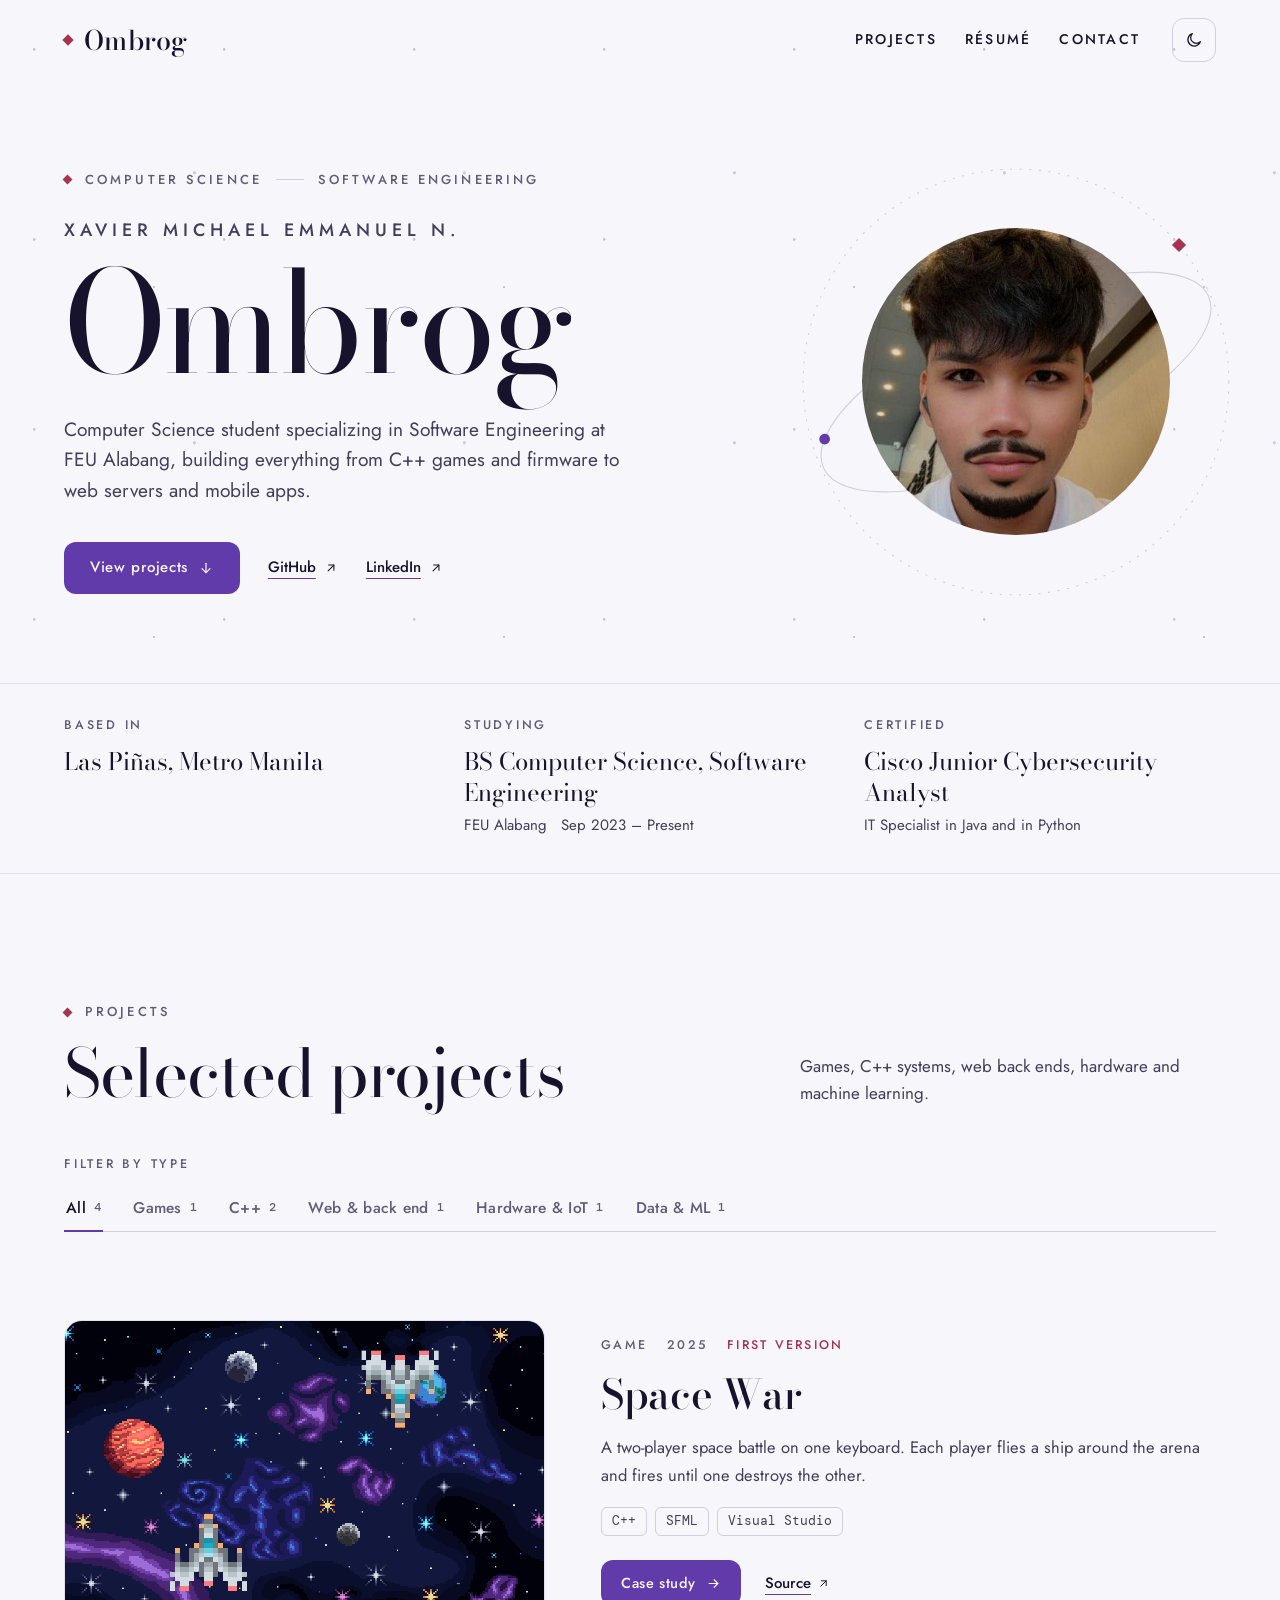
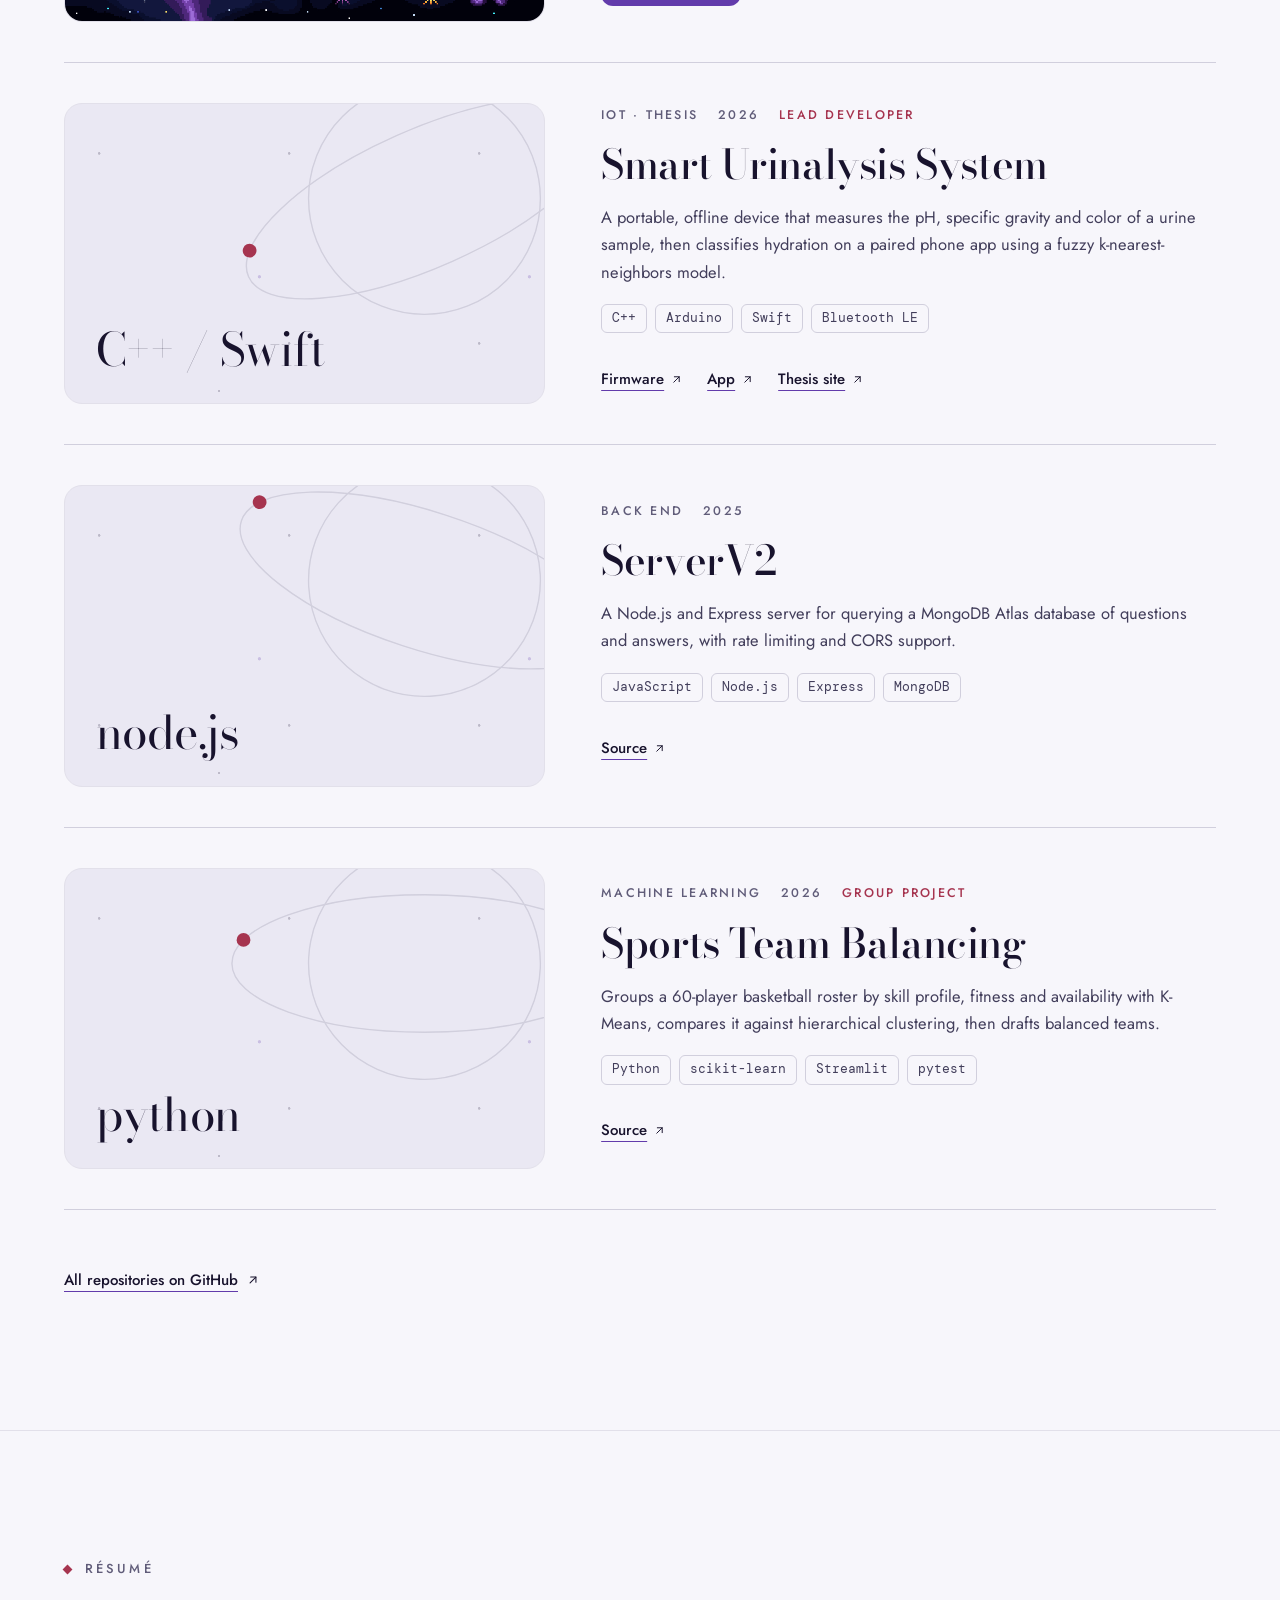
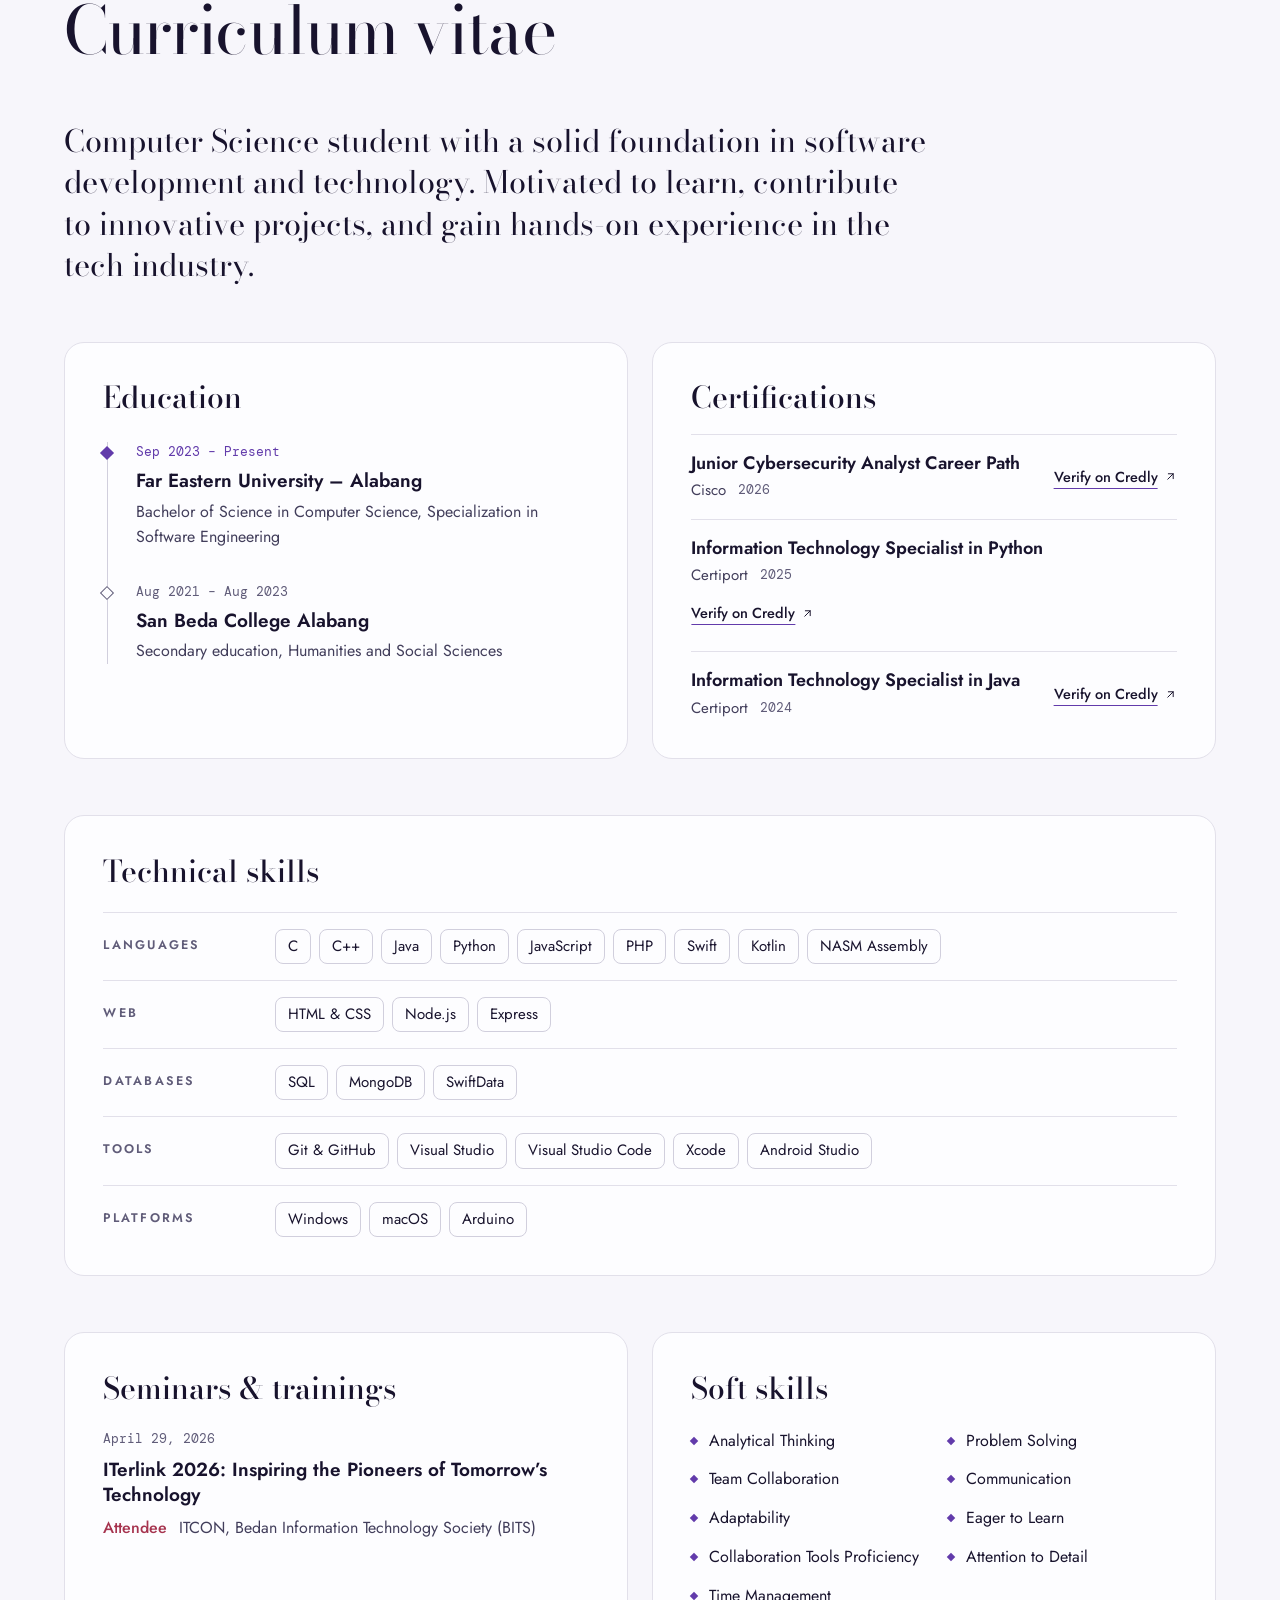
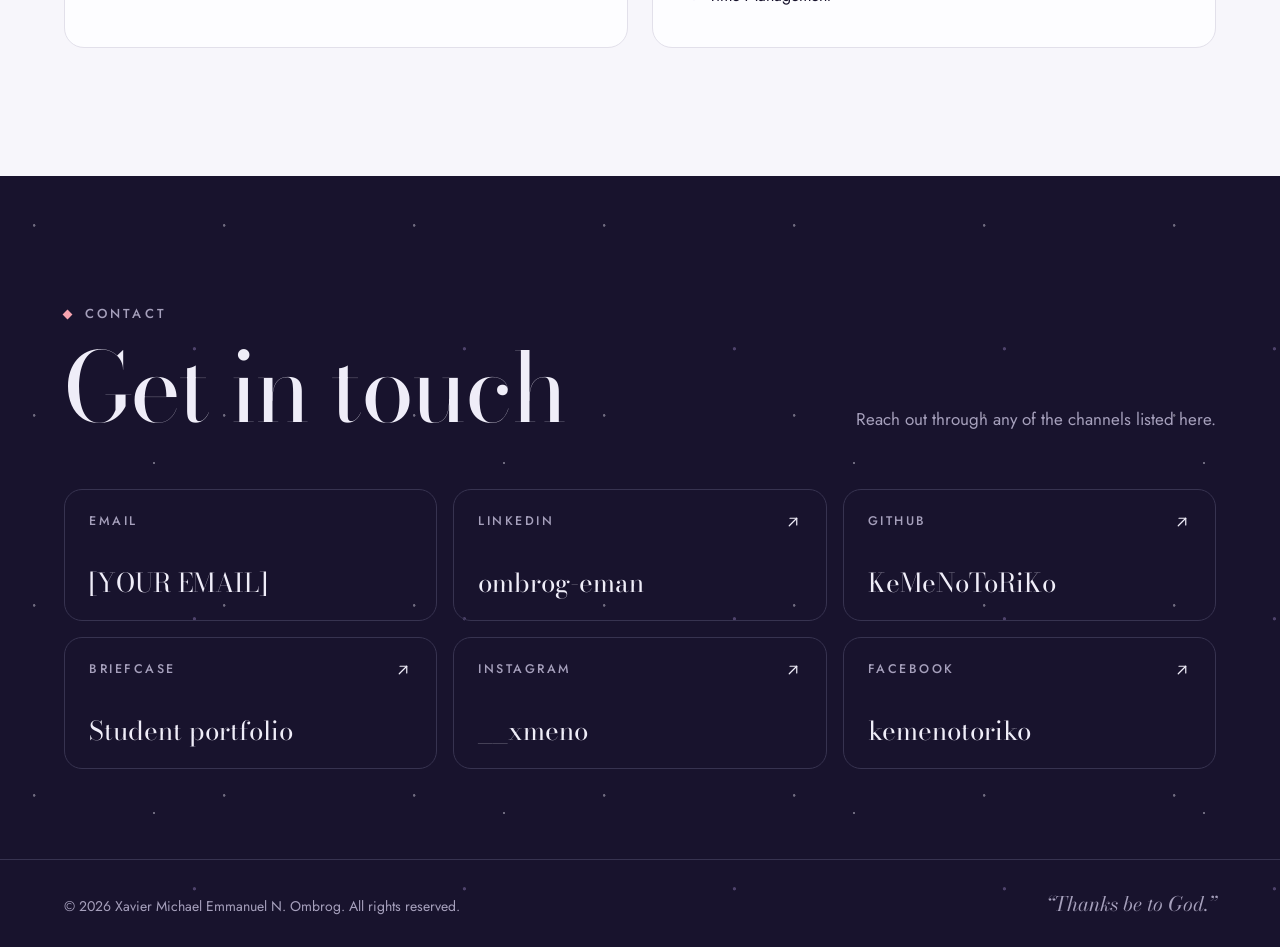
==== commit 29144920: "fix2" ====
--- a/index.html
+++ b/index.html
@@ -7,287 +7,323 @@
 <meta name="description" content="Computer Science student specializing in Software Engineering at FEU Alabang, building everything from C++ games and firmware to web servers and mobile apps.">
 <link rel="preconnect" href="https://fonts.googleapis.com">
 <link rel="preconnect" href="https://fonts.gstatic.com" crossorigin="anonymous">
-<link href="https://fonts.googleapis.com/css2?family=Instrument+Sans:wght@400;500;600&amp;family=Instrument+Serif:ital@0;1&amp;family=JetBrains+Mono:wght@400;500&amp;display=swap" rel="stylesheet">
+<link href="https://fonts.googleapis.com/css2?family=Bodoni+Moda:ital,opsz,wght@0,6..96,400..700;1,6..96,400..700&amp;family=DM+Mono:wght@400;500&amp;family=Jost:wght@400;500;600&amp;display=swap" rel="stylesheet">
 <style>
 html{scroll-behavior:smooth}
-body{margin:0;background:#121315}
-body:has(.t-dark){background:#16171A}
-.t-light{--bg:#F6F6F3;--surface:#FFFFFF;--surface-2:#EDEDE8;--ink:#121315;--ink-2:#45484D;--muted:#63676D;--line:#DCDCD6;--line-soft:#E6E6E1;--rule:#121315;--pattern:#D2D2CB;--band:#121315;--band-ink:#F2F2EE;--band-muted:#A3A7AD;--band-line:#34373C;--btn:#121315;--btn-ink:#F6F6F3;--btn-hover:#2C2F35;color-scheme:light}
-.t-dark{--bg:#0F1012;--surface:#16171A;--surface-2:#1C1D21;--ink:#EDEDE8;--ink-2:#B9BCC1;--muted:#8E9298;--line:#2B2D32;--line-soft:#222428;--rule:#EDEDE8;--pattern:#2E3036;--band:#16171A;--band-ink:#EDEDE8;--band-muted:#8E9298;--band-line:#2B2D32;--btn:#EDEDE8;--btn-ink:#0F1012;--btn-hover:#FFFFFF;color-scheme:dark}
-.t-light.a-blue{--accent:#23408E}.t-dark.a-blue{--accent:#9DB2F2}
-.t-light.a-forest{--accent:#1F5C52}.t-dark.a-forest{--accent:#8CCFBF}
-.t-light.a-wine{--accent:#7A2E3A}.t-dark.a-wine{--accent:#E8A6B1}
+body{margin:0;background:#100B21}
+body:has(.t-day){background:#F7F6FB}
+.t-night{--bg:#100B21;--surface:#18132D;--surface-2:#221C3A;--ink:#EFEDF8;--ink-2:#CBC7DD;--muted:#A6A0BC;--line:#373350;--line-soft:#26223D;--accent:#C8AEFA;--accent-2:#F6A3AF;--btn:#C8AEFA;--btn-ink:#100B21;--btn-hover:#EFEDF8;--star:rgba(239,237,248,0.5);--star-dim:rgba(200,174,250,0.4);color-scheme:dark}
+.t-day{--bg:#F7F6FB;--surface:#FDFDFF;--surface-2:#EAE8F3;--ink:#18132D;--ink-2:#423E5B;--muted:#605C79;--line:#D1CFDD;--line-soft:#E2E0EA;--accent:#623BAB;--accent-2:#A6344F;--btn:#623BAB;--btn-ink:#F7F6FB;--btn-hover:#18132D;--star:rgba(24,19,45,0.22);--star-dim:rgba(98,59,171,0.24);color-scheme:light}
+.band{--band:#18132D;--band-ink:#EFEDF8;--band-muted:#A6A0BC;--band-line:#373350;--band-accent:#C8AEFA;--accent:#C8AEFA;--accent-2:#F6A3AF;--star:rgba(239,237,248,0.4);--star-dim:rgba(200,174,250,0.3)}
+.stars{background-image:radial-gradient(circle at 18% 26%,var(--star) 0 1px,transparent 1.6px),radial-gradient(circle at 72% 64%,var(--star-dim) 0 1.2px,transparent 2px),radial-gradient(circle at 44% 82%,var(--star) 0 0.7px,transparent 1.3px);background-size:190px 190px,270px 270px,350px 350px}
 a{color:inherit;text-decoration:none}
 a:hover{color:var(--accent)}
-.band a:hover{color:var(--band-ink);text-decoration:underline;text-underline-offset:5px;text-decoration-thickness:1px}
+.band a:hover{color:var(--band-accent)}
 .btn:hover{background:var(--btn-hover) !important;color:var(--btn-ink) !important}
-.chip:hover,.toggle:hover{border-color:var(--ink) !important}
-.card{transition:border-color .2s ease}
-.card:hover{border-color:var(--line) !important}
-.card .lift{transition:transform .4s ease}
-.card:hover .lift{transform:scale(1.03)}
-.cover{position:absolute;inset:0;background-color:var(--surface-2)}
-.cover-grid{background-image:linear-gradient(var(--pattern) 1px,transparent 1px),linear-gradient(90deg,var(--pattern) 1px,transparent 1px);background-size:28px 28px;background-position:-1px -1px}
-.cover-lines{background-image:repeating-linear-gradient(135deg,var(--pattern) 0 1px,transparent 1px 14px)}
-.cover-dots{background-image:radial-gradient(var(--pattern) 1.4px,transparent 1.8px);background-size:16px 16px}
+.toggle:hover{border-color:var(--accent) !important}
+.tab:hover{color:var(--ink) !important}
+.row .plate-art{transition:transform .6s ease}
+.row:hover .plate-art{transform:scale(1.04)}
+.tile{transition:border-color .2s ease,background-color .2s ease}
+.tile:hover{border-color:var(--band-accent) !important;background-color:rgba(200,174,250,0.06) !important}
+.orbit-a{transform:rotate(0deg)}
+.orbit-b{transform:rotate(42deg)}
+.orbit-c{transform:rotate(24deg)}
 :focus-visible{outline:2px solid var(--accent);outline-offset:3px}
 ::selection{background:var(--accent);color:var(--bg)}
-.t-light .icon-sun,.t-dark .icon-moon{display:none}
+@media (max-width:600px){.mast-nav{order:3;width:100%}}
+.t-day .icon-sun,.t-night .icon-moon{display:none}
 [hidden]{display:none !important}
-.chip{border:1px solid var(--line);background:transparent;color:var(--ink)}
-.chip[aria-pressed="true"]{border-color:var(--ink);background:var(--ink);color:var(--bg)}
+.tab{border:0;border-bottom:2px solid transparent;color:var(--muted)}
+.tab[aria-pressed="true"]{border-bottom-color:var(--accent);color:var(--ink)}
 </style>
 </head>
 <body>
-<div id="top" class="t-light a-blue" style="background: var(--bg); color: var(--ink); font-family: 'Instrument Sans', 'Helvetica Neue', Arial, sans-serif; font-size: 16px; line-height: 1.5; -webkit-font-smoothing: antialiased; transition: background-color 0.25s ease, color 0.25s ease">
+<div id="top" class="t-night" style="background: var(--bg); color: var(--ink); font-family: 'Jost', 'Futura', 'Avenir Next', 'Century Gothic', sans-serif; font-size: 17px; line-height: 1.55; -webkit-font-smoothing: antialiased; overflow-x: clip; transition: background-color 0.3s ease, color 0.3s ease">
   <script src="site.js"></script>
 
-  <!-- Masthead -->
-  <header style="border-bottom: 1px solid var(--line-soft)">
-    <div style="max-width: 1280px; margin: 0 auto; padding: 18px clamp(20px, 5vw, 64px); box-sizing: border-box; display: flex; flex-wrap: wrap; align-items: center; justify-content: space-between; gap: 8px 32px">
-      <a href="#top" style="display: flex; align-items: baseline; gap: 12px; min-height: 44px; flex-wrap: wrap; align-content: center">
-        <span style="font-family: 'Instrument Serif', 'Iowan Old Style', Georgia, serif; font-size: 28px; line-height: 44px; letter-spacing: -0.01em">Ombrog</span>
-        <span style="font-family: 'JetBrains Mono', ui-monospace, Menlo, monospace; font-size: 12px; letter-spacing: 0.08em; text-transform: uppercase; color: var(--muted)">CV &amp; projects</span>
-      </a>
-      <div style="display: flex; flex-wrap: wrap; align-items: center; gap: 8px 28px">
-        <nav aria-label="Sections" style="display: flex; flex-wrap: wrap; gap: 0 28px; font-size: 15px; font-weight: 500">
+  <!-- Masthead and hero, over a faint starfield -->
+  <div class="stars" style="border-bottom: 1px solid var(--line-soft)">
+    <header>
+      <div style="max-width: 1280px; margin: 0 auto; padding: 18px clamp(20px, 5vw, 64px); box-sizing: border-box; display: flex; flex-wrap: wrap; align-items: center; justify-content: space-between; gap: 8px 32px">
+        <a href="#top" style="display: flex; align-items: center; gap: 12px; min-height: 44px; margin-right: auto">
+          <span aria-hidden="true" style="display: inline-block; width: 8px; height: 8px; background: var(--accent-2); transform: rotate(45deg); flex: none"></span>
+          <span style="font-family: 'Bodoni Moda', 'Bodoni 72', Didot, Georgia, serif; font-size: 27px; font-weight: 500; line-height: 1; letter-spacing: 0.01em">Ombrog</span>
+        </a>
+        <nav class="mast-nav" aria-label="Sections" style="display: flex; flex-wrap: wrap; gap: 0 28px; font-size: 14px; font-weight: 500; letter-spacing: 0.16em; text-transform: uppercase">
           <a href="#projects" style="display: flex; align-items: center; min-height: 44px">Projects</a>
           <a href="#resume" style="display: flex; align-items: center; min-height: 44px">Résumé</a>
           <a href="#contact" style="display: flex; align-items: center; min-height: 44px">Contact</a>
         </nav>
-        <button type="button" class="toggle" id="theme-toggle" aria-label="Switch to dark theme" title="Switch to dark theme" style="width: 44px; height: 44px; padding: 0; display: inline-flex; align-items: center; justify-content: center; border-radius: 999px; border: 1px solid var(--line); background: transparent; color: var(--ink); cursor: pointer; transition: border-color 0.2s ease">
+        <button type="button" class="toggle" id="theme-toggle" aria-label="Switch to light theme" title="Switch to light theme" style="width: 44px; height: 44px; padding: 0; display: inline-flex; align-items: center; justify-content: center; border-radius: 12px; border: 1px solid var(--line); background: transparent; color: var(--ink); cursor: pointer; transition: border-color 0.2s ease">
           <svg class="icon-moon" width="18" height="18" viewBox="0 0 24 24" fill="none" stroke="currentColor" stroke-width="1.7" stroke-linecap="round" stroke-linejoin="round" aria-hidden="true"><path d="M20.5 14.2A8.5 8.5 0 1 1 9.8 3.5a6.8 6.8 0 0 0 10.7 10.7z"></path></svg>
           <svg class="icon-sun" width="18" height="18" viewBox="0 0 24 24" fill="none" stroke="currentColor" stroke-width="1.7" stroke-linecap="round" stroke-linejoin="round" aria-hidden="true"><circle cx="12" cy="12" r="4"></circle><path d="M12 2.5v2M12 19.5v2M4.6 4.6L6 6M18 18l1.4 1.4M2.5 12h2M19.5 12h2M4.6 19.4L6 18M18 6l1.4-1.4"></path></svg>
         </button>
       </div>
-    </div>
-  </header>
-
-  <main>
+    </header>
+
     <!-- Hero -->
-    <section aria-labelledby="hero-name" style="max-width: 1280px; margin: 0 auto; padding: clamp(56px, 8vw, 104px) clamp(20px, 5vw, 64px) clamp(48px, 6vw, 80px); box-sizing: border-box; display: flex; flex-wrap: wrap; align-items: center; justify-content: space-between; gap: 48px 64px">
-      <div style="flex: 999 1 560px; min-width: 0; display: flex; flex-direction: column; gap: 28px">
-        <p style="margin: 0; display: flex; flex-wrap: wrap; align-items: center; gap: 8px 12px; font-family: 'JetBrains Mono', ui-monospace, Menlo, monospace; font-size: 12.5px; letter-spacing: 0.08em; text-transform: uppercase; color: var(--muted)">
-          <span aria-hidden="true" style="width: 8px; height: 8px; border-radius: 50%; background: var(--accent); flex: none"></span>
-          <span>Computer Science · Software Engineering</span>
+    <section aria-labelledby="hero-name" style="max-width: 1280px; margin: 0 auto; padding: clamp(48px, 7vw, 104px) clamp(20px, 5vw, 64px) clamp(56px, 7vw, 104px); box-sizing: border-box; display: flex; flex-wrap: wrap; align-items: center; justify-content: space-between; gap: 56px 64px; overflow: hidden">
+      <div style="flex: 999 1 520px; min-width: 0; display: flex; flex-direction: column; gap: 28px">
+        <p style="margin: 0; display: flex; flex-wrap: wrap; align-items: center; gap: 10px 14px; font-size: 13px; font-weight: 500; letter-spacing: 0.24em; text-transform: uppercase; color: var(--muted)">
+          <span aria-hidden="true" style="display: inline-block; width: 7px; height: 7px; background: var(--accent-2); transform: rotate(45deg); flex: none"></span>
+          <span>Computer Science</span>
+          <span style="display: inline-flex; align-items: center; gap: 14px">
+            <span aria-hidden="true" style="display: inline-block; width: 28px; height: 1px; background: var(--line); flex: none"></span>
+            <span>Software Engineering</span>
+          </span>
         </p>
-        <h1 id="hero-name" style="margin: 0; font-family: 'Instrument Serif', 'Iowan Old Style', Georgia, serif; font-weight: 400; font-size: clamp(2.5rem, 6.4vw, 5.75rem); line-height: 1; letter-spacing: -0.02em">
-          <span style="display: block">Xavier Michael</span>
-          <span style="display: block">Emmanuel N. <em style="font-style: italic; color: var(--accent)">Ombrog</em></span>
+        <h1 id="hero-name" style="margin: 0; display: flex; flex-direction: column; gap: 16px">
+          <span style="font-size: clamp(0.95rem, 1.4vw, 1.25rem); font-weight: 500; line-height: 1.4; letter-spacing: 0.28em; text-transform: uppercase; color: var(--ink-2)">Xavier Michael Emmanuel N.</span>
+          <span style="font-family: 'Bodoni Moda', 'Bodoni 72', Didot, Georgia, serif; font-weight: 400; font-size: clamp(4.25rem, 11vw, 10rem); line-height: 0.9; letter-spacing: -0.02em; color: var(--ink)">Ombrog</span>
         </h1>
-        <p style="margin: 0; max-width: 40rem; font-size: clamp(1.125rem, 1.6vw, 1.375rem); line-height: 1.5; color: var(--ink-2); text-wrap: pretty">Computer Science student specializing in Software Engineering at FEU Alabang, building everything from C++ games and firmware to web servers and mobile apps.</p>
+        <p style="margin: 0; max-width: 36rem; font-size: clamp(1.125rem, 1.5vw, 1.3rem); line-height: 1.6; color: var(--ink-2); text-wrap: pretty">Computer Science student specializing in Software Engineering at FEU Alabang, building everything from C++ games and firmware to web servers and mobile apps.</p>
         <div style="display: flex; flex-wrap: wrap; align-items: center; gap: 12px 28px; margin-top: 8px">
-          <a class="btn" href="#projects" style="display: inline-flex; align-items: center; gap: 10px; min-height: 52px; padding: 0 26px; border-radius: 999px; background: var(--btn); color: var(--btn-ink); font-size: 15px; font-weight: 500; transition: background-color 0.2s ease">
+          <a class="btn" href="#projects" style="display: inline-flex; align-items: center; gap: 10px; min-height: 52px; padding: 0 26px; border-radius: 12px; background: var(--btn); color: var(--btn-ink); font-size: 15px; font-weight: 500; letter-spacing: 0.04em; transition: background-color 0.2s ease, color 0.2s ease">
             <span>View projects</span>
             <svg width="16" height="16" viewBox="0 0 24 24" fill="none" stroke="currentColor" stroke-width="1.8" stroke-linecap="round" stroke-linejoin="round" aria-hidden="true"><path d="M12 5v14"></path><path d="M6 13l6 6 6-6"></path></svg>
           </a>
-          <a href="https://github.com/KeMeNoToRiKo" target="_blank" rel="noopener" style="display: inline-flex; align-items: center; gap: 8px; min-height: 44px; font-size: 15px; font-weight: 500; text-decoration: underline; text-decoration-thickness: 1px; text-underline-offset: 5px">
+          <a href="https://github.com/KeMeNoToRiKo" target="_blank" rel="noopener" style="display: inline-flex; align-items: center; gap: 8px; min-height: 44px; font-size: 15px; font-weight: 500; text-decoration: underline; text-decoration-thickness: 1px; text-underline-offset: 6px; text-decoration-color: var(--accent)">
             <span>GitHub</span>
             <svg width="14" height="14" viewBox="0 0 24 24" fill="none" stroke="currentColor" stroke-width="1.8" stroke-linecap="round" stroke-linejoin="round" aria-hidden="true"><path d="M7 17L17 7"></path><path d="M8 7h9v9"></path></svg>
           </a>
-          <a href="https://www.linkedin.com/in/ombrog-eman" target="_blank" rel="noopener" style="display: inline-flex; align-items: center; gap: 8px; min-height: 44px; font-size: 15px; font-weight: 500; text-decoration: underline; text-decoration-thickness: 1px; text-underline-offset: 5px">
+          <a href="https://www.linkedin.com/in/ombrog-eman" target="_blank" rel="noopener" style="display: inline-flex; align-items: center; gap: 8px; min-height: 44px; font-size: 15px; font-weight: 500; text-decoration: underline; text-decoration-thickness: 1px; text-underline-offset: 6px; text-decoration-color: var(--accent)">
             <span>LinkedIn</span>
             <svg width="14" height="14" viewBox="0 0 24 24" fill="none" stroke="currentColor" stroke-width="1.8" stroke-linecap="round" stroke-linejoin="round" aria-hidden="true"><path d="M7 17L17 7"></path><path d="M8 7h9v9"></path></svg>
           </a>
         </div>
       </div>
-      <div style="flex: 1 1 260px; display: flex; justify-content: center">
-        <div style="padding: 10px; border: 1px solid var(--line); border-radius: 50%">
-          <div style="width: clamp(220px, 22vw, 300px); aspect-ratio: 1 / 1; border-radius: 50%; overflow: hidden; background: var(--surface-2)">
+      <div style="flex: 1 1 400px; display: flex; justify-content: center; padding: 28px 0">
+        <div style="position: relative; width: clamp(220px, 24vw, 320px)">
+          <svg aria-hidden="true" viewBox="0 0 400 400" fill="none" style="position: absolute; left: 50%; top: 50%; width: 140%; height: auto; aspect-ratio: 1 / 1; transform: translate(-50%, -50%); color: var(--line); pointer-events: none">
+            <circle cx="200" cy="200" r="198" stroke="currentColor" stroke-width="1" stroke-dasharray="2 7"></circle>
+            <g transform="rotate(-24 200 200)">
+              <ellipse cx="200" cy="200" rx="196" ry="70" stroke="currentColor" stroke-width="1"></ellipse>
+              <circle cx="15.8" cy="176.1" r="5" style="fill: var(--accent)"></circle>
+            </g>
+          </svg>
+          <div style="position: relative; aspect-ratio: 1 / 1; border-radius: 50%; overflow: hidden; background: var(--surface-2)">
             <img src="assets/ombrog.jpg" alt="Portrait of Xavier Michael Emmanuel N. Ombrog" width="416" height="416" style="display: block; width: 104%; height: 104%; margin: -2%; object-fit: cover">
           </div>
+          <span aria-hidden="true" style="position: absolute; left: calc(103.1% - 5px); top: calc(5.45% - 5px); display: inline-block; width: 10px; height: 10px; background: var(--accent-2); transform: rotate(45deg)"></span>
         </div>
       </div>
     </section>
-
+  </div>
+
+  <main>
     <!-- At a glance -->
-    <div style="max-width: 1280px; margin: 0 auto; padding: 0 clamp(20px, 5vw, 64px); box-sizing: border-box">
-      <dl style="margin: 0; display: grid; grid-template-columns: repeat(auto-fit, minmax(min(280px, 100%), 1fr)); gap: 0 48px; border-top: 1px solid var(--rule)">
-        <div style="display: flex; flex-direction: column; gap: 8px; padding: 26px 0 34px">
-          <dt style="font-family: 'JetBrains Mono', ui-monospace, Menlo, monospace; font-size: 12px; letter-spacing: 0.08em; text-transform: uppercase; color: var(--muted)">Based in</dt>
-          <dd style="margin: 0; font-size: 18px; font-weight: 500; line-height: 1.4">Las Piñas, Metro Manila</dd>
-        </div>
-        <div style="display: flex; flex-direction: column; gap: 8px; padding: 26px 0 34px">
-          <dt style="font-family: 'JetBrains Mono', ui-monospace, Menlo, monospace; font-size: 12px; letter-spacing: 0.08em; text-transform: uppercase; color: var(--muted)">Studying</dt>
-          <dd style="margin: 0; display: flex; flex-direction: column; gap: 4px">
-            <span style="font-size: 18px; font-weight: 500; line-height: 1.4">BS Computer Science, Software Engineering</span>
-            <span style="font-size: 15px; color: var(--ink-2)">FEU Alabang · Sep 2023 – Present</span>
-          </dd>
-        </div>
-        <div style="display: flex; flex-direction: column; gap: 8px; padding: 26px 0 34px">
-          <dt style="font-family: 'JetBrains Mono', ui-monospace, Menlo, monospace; font-size: 12px; letter-spacing: 0.08em; text-transform: uppercase; color: var(--muted)">Certified</dt>
-          <dd style="margin: 0; display: flex; flex-direction: column; gap: 4px">
-            <span style="font-size: 18px; font-weight: 500; line-height: 1.4">Cisco Junior Cybersecurity Analyst</span>
-            <span style="font-size: 15px; color: var(--ink-2)">IT Specialist in Java and in Python</span>
-          </dd>
-        </div>
-      </dl>
+    <div style="border-bottom: 1px solid var(--line-soft)">
+      <div style="max-width: 1280px; margin: 0 auto; padding: 0 clamp(20px, 5vw, 64px); box-sizing: border-box">
+        <dl style="margin: 0; display: grid; grid-template-columns: repeat(auto-fit, minmax(min(280px, 100%), 1fr)); gap: 0 48px">
+          <div style="display: flex; flex-direction: column; gap: 10px; padding: 32px 0 36px">
+            <dt style="font-size: 12.5px; font-weight: 500; letter-spacing: 0.22em; text-transform: uppercase; color: var(--muted)">Based in</dt>
+            <dd style="margin: 0; font-family: 'Bodoni Moda', 'Bodoni 72', Didot, Georgia, serif; font-size: 24px; line-height: 1.3">Las Piñas, Metro Manila</dd>
+          </div>
+          <div style="display: flex; flex-direction: column; gap: 10px; padding: 32px 0 36px">
+            <dt style="font-size: 12.5px; font-weight: 500; letter-spacing: 0.22em; text-transform: uppercase; color: var(--muted)">Studying</dt>
+            <dd style="margin: 0; display: flex; flex-direction: column; gap: 6px">
+              <span style="font-family: 'Bodoni Moda', 'Bodoni 72', Didot, Georgia, serif; font-size: 24px; line-height: 1.3">BS Computer Science, Software Engineering</span>
+              <span style="display: flex; flex-wrap: wrap; gap: 4px 14px; font-size: 15px; color: var(--ink-2)">
+                <span>FEU Alabang</span>
+                <span>Sep 2023 – Present</span>
+              </span>
+            </dd>
+          </div>
+          <div style="display: flex; flex-direction: column; gap: 10px; padding: 32px 0 36px">
+            <dt style="font-size: 12.5px; font-weight: 500; letter-spacing: 0.22em; text-transform: uppercase; color: var(--muted)">Certified</dt>
+            <dd style="margin: 0; display: flex; flex-direction: column; gap: 6px">
+              <span style="font-family: 'Bodoni Moda', 'Bodoni 72', Didot, Georgia, serif; font-size: 24px; line-height: 1.3">Cisco Junior Cybersecurity Analyst</span>
+              <span style="font-size: 15px; color: var(--ink-2)">IT Specialist in Java and in Python</span>
+            </dd>
+          </div>
+        </dl>
+      </div>
     </div>
 
-    <!-- 01 Projects -->
-    <section id="projects" aria-labelledby="projects-title" style="max-width: 1280px; margin: 0 auto; padding: clamp(80px, 9vw, 120px) clamp(20px, 5vw, 64px); box-sizing: border-box; display: flex; flex-direction: column; gap: 40px">
+    <!-- Projects -->
+    <section id="projects" aria-labelledby="projects-title" style="max-width: 1280px; margin: 0 auto; padding: clamp(80px, 10vw, 136px) clamp(20px, 5vw, 64px); box-sizing: border-box; display: flex; flex-direction: column; gap: 48px">
       <div style="display: flex; flex-wrap: wrap; align-items: flex-end; justify-content: space-between; gap: 20px 64px">
-        <div style="display: flex; flex-direction: column; gap: 14px">
-          <p style="margin: 0; font-family: 'JetBrains Mono', ui-monospace, Menlo, monospace; font-size: 12.5px; letter-spacing: 0.08em; text-transform: uppercase; color: var(--muted)">01 — Projects</p>
-          <h2 id="projects-title" style="margin: 0; font-family: 'Instrument Serif', 'Iowan Old Style', Georgia, serif; font-weight: 400; font-size: clamp(2.5rem, 4.6vw, 4rem); line-height: 1.02; letter-spacing: -0.015em">Selected projects</h2>
-        </div>
-        <p style="margin: 0; max-width: 26rem; font-size: 17px; line-height: 1.55; color: var(--ink-2); text-wrap: pretty">Games, C++ systems, web back ends, hardware and machine learning.</p>
-      </div>
-
-      <fieldset style="margin: 0; padding: 0; border: 0; min-width: 0; display: flex; flex-direction: column; gap: 12px">
-        <legend style="padding: 0; margin-bottom: 12px; font-family: 'JetBrains Mono', ui-monospace, Menlo, monospace; font-size: 12px; letter-spacing: 0.08em; text-transform: uppercase; color: var(--muted)">Filter by type</legend>
-        <div style="display: flex; flex-wrap: wrap; gap: 8px">
-          <button type="button" class="chip" data-filter="all" aria-pressed="true" style="display: inline-flex; align-items: center; gap: 10px; min-height: 44px; padding: 0 18px; border-radius: 999px; font-family: inherit; font-size: 14.5px; font-weight: 500; cursor: pointer; transition: border-color 0.2s ease, background-color 0.2s ease">
+        <div style="display: flex; flex-direction: column; gap: 18px">
+          <p style="margin: 0; display: flex; align-items: center; gap: 14px; font-size: 13px; font-weight: 500; letter-spacing: 0.24em; text-transform: uppercase; color: var(--muted)">
+            <span aria-hidden="true" style="display: inline-block; width: 7px; height: 7px; background: var(--accent-2); transform: rotate(45deg); flex: none"></span>
+            <span>Projects</span>
+          </p>
+          <h2 id="projects-title" style="margin: 0; font-family: 'Bodoni Moda', 'Bodoni 72', Didot, Georgia, serif; font-weight: 400; font-size: clamp(2.75rem, 5.2vw, 4.75rem); line-height: 1; letter-spacing: -0.02em">Selected projects</h2>
+        </div>
+        <p style="margin: 0; max-width: 26rem; font-size: 17px; line-height: 1.6; color: var(--ink-2); text-wrap: pretty">Games, C++ systems, web back ends, hardware and machine learning.</p>
+      </div>
+
+      <fieldset style="margin: 0; padding: 0; border: 0; min-width: 0; display: flex; flex-direction: column; gap: 10px">
+        <legend style="padding: 0; margin-bottom: 10px; font-size: 12.5px; font-weight: 500; letter-spacing: 0.22em; text-transform: uppercase; color: var(--muted)">Filter by type</legend>
+        <div style="display: flex; flex-wrap: wrap; gap: 4px 28px; border-bottom: 1px solid var(--line)">
+          <button type="button" class="tab" data-filter="all" aria-pressed="true" style="display: inline-flex; align-items: center; gap: 8px; min-height: 48px; margin-bottom: -1px; padding: 0 2px; background: transparent; font-family: inherit; font-size: 15.5px; font-weight: 500; letter-spacing: 0.02em; cursor: pointer; transition: color 0.2s ease, border-color 0.2s ease">
             <span>All</span>
-            <span style="font-family: 'JetBrains Mono', ui-monospace, Menlo, monospace; font-size: 12px; opacity: 0.75">4</span>
+            <span style="font-family: 'DM Mono', ui-monospace, Menlo, monospace; font-size: 12px; color: var(--muted)">4</span>
           </button>
-          <button type="button" class="chip" data-filter="games" aria-pressed="false" style="display: inline-flex; align-items: center; gap: 10px; min-height: 44px; padding: 0 18px; border-radius: 999px; font-family: inherit; font-size: 14.5px; font-weight: 500; cursor: pointer; transition: border-color 0.2s ease, background-color 0.2s ease">
+          <button type="button" class="tab" data-filter="games" aria-pressed="false" style="display: inline-flex; align-items: center; gap: 8px; min-height: 48px; margin-bottom: -1px; padding: 0 2px; background: transparent; font-family: inherit; font-size: 15.5px; font-weight: 500; letter-spacing: 0.02em; cursor: pointer; transition: color 0.2s ease, border-color 0.2s ease">
             <span>Games</span>
-            <span style="font-family: 'JetBrains Mono', ui-monospace, Menlo, monospace; font-size: 12px; opacity: 0.75">1</span>
+            <span style="font-family: 'DM Mono', ui-monospace, Menlo, monospace; font-size: 12px; color: var(--muted)">1</span>
           </button>
-          <button type="button" class="chip" data-filter="cpp" aria-pressed="false" style="display: inline-flex; align-items: center; gap: 10px; min-height: 44px; padding: 0 18px; border-radius: 999px; font-family: inherit; font-size: 14.5px; font-weight: 500; cursor: pointer; transition: border-color 0.2s ease, background-color 0.2s ease">
+          <button type="button" class="tab" data-filter="cpp" aria-pressed="false" style="display: inline-flex; align-items: center; gap: 8px; min-height: 48px; margin-bottom: -1px; padding: 0 2px; background: transparent; font-family: inherit; font-size: 15.5px; font-weight: 500; letter-spacing: 0.02em; cursor: pointer; transition: color 0.2s ease, border-color 0.2s ease">
             <span>C++</span>
-            <span style="font-family: 'JetBrains Mono', ui-monospace, Menlo, monospace; font-size: 12px; opacity: 0.75">2</span>
+            <span style="font-family: 'DM Mono', ui-monospace, Menlo, monospace; font-size: 12px; color: var(--muted)">2</span>
           </button>
-          <button type="button" class="chip" data-filter="web" aria-pressed="false" style="display: inline-flex; align-items: center; gap: 10px; min-height: 44px; padding: 0 18px; border-radius: 999px; font-family: inherit; font-size: 14.5px; font-weight: 500; cursor: pointer; transition: border-color 0.2s ease, background-color 0.2s ease">
+          <button type="button" class="tab" data-filter="web" aria-pressed="false" style="display: inline-flex; align-items: center; gap: 8px; min-height: 48px; margin-bottom: -1px; padding: 0 2px; background: transparent; font-family: inherit; font-size: 15.5px; font-weight: 500; letter-spacing: 0.02em; cursor: pointer; transition: color 0.2s ease, border-color 0.2s ease">
             <span>Web &amp; back end</span>
-            <span style="font-family: 'JetBrains Mono', ui-monospace, Menlo, monospace; font-size: 12px; opacity: 0.75">1</span>
+            <span style="font-family: 'DM Mono', ui-monospace, Menlo, monospace; font-size: 12px; color: var(--muted)">1</span>
           </button>
-          <button type="button" class="chip" data-filter="hardware" aria-pressed="false" style="display: inline-flex; align-items: center; gap: 10px; min-height: 44px; padding: 0 18px; border-radius: 999px; font-family: inherit; font-size: 14.5px; font-weight: 500; cursor: pointer; transition: border-color 0.2s ease, background-color 0.2s ease">
+          <button type="button" class="tab" data-filter="hardware" aria-pressed="false" style="display: inline-flex; align-items: center; gap: 8px; min-height: 48px; margin-bottom: -1px; padding: 0 2px; background: transparent; font-family: inherit; font-size: 15.5px; font-weight: 500; letter-spacing: 0.02em; cursor: pointer; transition: color 0.2s ease, border-color 0.2s ease">
             <span>Hardware &amp; IoT</span>
-            <span style="font-family: 'JetBrains Mono', ui-monospace, Menlo, monospace; font-size: 12px; opacity: 0.75">1</span>
+            <span style="font-family: 'DM Mono', ui-monospace, Menlo, monospace; font-size: 12px; color: var(--muted)">1</span>
           </button>
-          <button type="button" class="chip" data-filter="data" aria-pressed="false" style="display: inline-flex; align-items: center; gap: 10px; min-height: 44px; padding: 0 18px; border-radius: 999px; font-family: inherit; font-size: 14.5px; font-weight: 500; cursor: pointer; transition: border-color 0.2s ease, background-color 0.2s ease">
+          <button type="button" class="tab" data-filter="data" aria-pressed="false" style="display: inline-flex; align-items: center; gap: 8px; min-height: 48px; margin-bottom: -1px; padding: 0 2px; background: transparent; font-family: inherit; font-size: 15.5px; font-weight: 500; letter-spacing: 0.02em; cursor: pointer; transition: color 0.2s ease, border-color 0.2s ease">
             <span>Data &amp; ML</span>
-            <span style="font-family: 'JetBrains Mono', ui-monospace, Menlo, monospace; font-size: 12px; opacity: 0.75">1</span>
+            <span style="font-family: 'DM Mono', ui-monospace, Menlo, monospace; font-size: 12px; color: var(--muted)">1</span>
           </button>
         </div>
       </fieldset>
 
-      <div style="display: grid; grid-template-columns: repeat(auto-fit, minmax(min(460px, 100%), 1fr)); gap: 24px">
-        <!-- Projects, in showcase order. To add one, copy an article, set data-cats to the
-             filter ids it belongs to, and bump the counts on the matching filter chips. -->
-        <article class="card" data-cats="games cpp" style="display: flex; flex-direction: column; min-width: 0; background: var(--surface); border: 1px solid var(--line-soft); border-radius: 14px; overflow: hidden">
-          <div style="position: relative; aspect-ratio: 16 / 9; overflow: hidden; border-bottom: 1px solid var(--line-soft); background: var(--surface-2)">
-            <div class="lift" style="position: absolute; inset: 0">
+      <div style="display: flex; flex-direction: column">
+        <article class="row" data-cats="games cpp" style="display: flex; flex-wrap: wrap; align-items: center; gap: 28px 56px; padding: 40px 0; border-bottom: 1px solid var(--line)">
+          <div style="flex: 1 1 340px; min-width: 0; position: relative; aspect-ratio: 16 / 10; border-radius: 18px; overflow: hidden; background: var(--surface-2); border: 1px solid var(--line-soft)">
+            <div class="plate-art" style="position: absolute; inset: 0">
               <img src="assets/spacewar/Background2.jpg" alt="" width="1336" height="768" style="position: absolute; inset: 0; width: 100%; height: 100%; object-fit: cover; image-rendering: pixelated">
-              <img src="assets/spacewar/Spaceship.png" alt="" width="256" height="256" style="position: absolute; left: 24%; bottom: 10%; width: 15%; height: auto; image-rendering: pixelated">
-              <img src="assets/spacewar/Spaceship.png" alt="" width="256" height="256" style="position: absolute; right: 24%; top: 10%; width: 15%; height: auto; transform: rotate(180deg); image-rendering: pixelated">
-            </div>
-          </div>
-          <div style="flex: 1; display: flex; flex-direction: column; gap: 16px; padding: clamp(22px, 2.6vw, 30px)">
-            <div style="display: flex; flex-wrap: wrap; align-items: center; gap: 8px 16px; font-family: 'JetBrains Mono', ui-monospace, Menlo, monospace; font-size: 12px; letter-spacing: 0.08em; text-transform: uppercase; color: var(--muted)">
+              <img src="assets/spacewar/Spaceship.png" alt="" width="256" height="256" style="position: absolute; left: 22%; bottom: 10%; width: 16%; height: auto; image-rendering: pixelated">
+              <img src="assets/spacewar/Spaceship.png" alt="" width="256" height="256" style="position: absolute; right: 22%; top: 10%; width: 16%; height: auto; transform: rotate(180deg); image-rendering: pixelated">
+            </div>
+          </div>
+          <div style="flex: 1.4 1 420px; min-width: 0; display: flex; flex-direction: column; gap: 18px">
+            <div style="display: flex; flex-wrap: wrap; align-items: center; gap: 6px 20px; font-size: 12.5px; font-weight: 500; letter-spacing: 0.18em; text-transform: uppercase; color: var(--muted)">
               <span>Game</span>
               <span>2025</span>
-              <span style="color: var(--accent)">First version</span>
-            </div>
-            <h3 style="margin: 0; font-family: 'Instrument Serif', 'Iowan Old Style', Georgia, serif; font-weight: 400; font-size: clamp(1.875rem, 2.6vw, 2.375rem); line-height: 1.08; letter-spacing: -0.01em">Space War</h3>
-            <p style="margin: 0; font-size: 16px; line-height: 1.6; color: var(--ink-2); text-wrap: pretty">A two-player space battle on one keyboard. Each player flies a ship around the arena and fires until one destroys the other.</p>
+              <span style="color: var(--accent-2)">First version</span>
+            </div>
+            <h3 style="margin: 0; font-family: 'Bodoni Moda', 'Bodoni 72', Didot, Georgia, serif; font-weight: 500; font-size: clamp(2rem, 3.2vw, 2.875rem); line-height: 1.05; letter-spacing: -0.01em">Space War</h3>
+            <p style="margin: 0; max-width: 38rem; font-size: 16.5px; line-height: 1.65; color: var(--ink-2); text-wrap: pretty">A two-player space battle on one keyboard. Each player flies a ship around the arena and fires until one destroys the other.</p>
             <ul aria-label="Built with" style="margin: 0; padding: 0; list-style: none; display: flex; flex-wrap: wrap; gap: 8px">
-              <li style="font-family: 'JetBrains Mono', ui-monospace, Menlo, monospace; font-size: 12px; padding: 5px 11px; border: 1px solid var(--line); border-radius: 999px; color: var(--ink-2)">C++</li>
-              <li style="font-family: 'JetBrains Mono', ui-monospace, Menlo, monospace; font-size: 12px; padding: 5px 11px; border: 1px solid var(--line); border-radius: 999px; color: var(--ink-2)">SFML</li>
-              <li style="font-family: 'JetBrains Mono', ui-monospace, Menlo, monospace; font-size: 12px; padding: 5px 11px; border: 1px solid var(--line); border-radius: 999px; color: var(--ink-2)">Visual Studio</li>
+              <li style="font-family: 'DM Mono', ui-monospace, Menlo, monospace; font-size: 12.5px; line-height: 1.4; padding: 5px 10px; border: 1px solid var(--line); border-radius: 6px; color: var(--ink-2)">C++</li>
+              <li style="font-family: 'DM Mono', ui-monospace, Menlo, monospace; font-size: 12.5px; line-height: 1.4; padding: 5px 10px; border: 1px solid var(--line); border-radius: 6px; color: var(--ink-2)">SFML</li>
+              <li style="font-family: 'DM Mono', ui-monospace, Menlo, monospace; font-size: 12.5px; line-height: 1.4; padding: 5px 10px; border: 1px solid var(--line); border-radius: 6px; color: var(--ink-2)">Visual Studio</li>
             </ul>
-            <div style="display: flex; flex-wrap: wrap; align-items: center; gap: 8px 24px; margin-top: auto; padding-top: 8px">
-              <a class="btn" href="spacewar.html" style="display: inline-flex; align-items: center; gap: 10px; min-height: 44px; padding: 0 20px; border-radius: 999px; background: var(--btn); color: var(--btn-ink); font-size: 14.5px; font-weight: 500; transition: background-color 0.2s ease">
+            <div style="display: flex; flex-wrap: wrap; align-items: center; gap: 8px 24px; padding-top: 6px">
+              <a class="btn" href="spacewar.html" style="display: inline-flex; align-items: center; gap: 10px; min-height: 46px; padding: 0 20px; border-radius: 12px; background: var(--btn); color: var(--btn-ink); font-size: 14.5px; font-weight: 500; letter-spacing: 0.04em; transition: background-color 0.2s ease, color 0.2s ease">
                 <span>Case study</span>
                 <svg width="15" height="15" viewBox="0 0 24 24" fill="none" stroke="currentColor" stroke-width="1.8" stroke-linecap="round" stroke-linejoin="round" aria-hidden="true"><path d="M5 12h14"></path><path d="M13 6l6 6-6 6"></path></svg>
               </a>
-              <a href="https://github.com/KeMeNoToRiKo/Spacewar.Project" target="_blank" rel="noopener" style="display: inline-flex; align-items: center; gap: 6px; min-height: 44px; font-size: 14.5px; font-weight: 500; text-decoration: underline; text-decoration-thickness: 1px; text-underline-offset: 5px">
+              <a href="https://github.com/KeMeNoToRiKo/Spacewar.Project" target="_blank" rel="noopener" style="display: inline-flex; align-items: center; gap: 6px; min-height: 44px; font-size: 15px; font-weight: 500; text-decoration: underline; text-decoration-thickness: 1px; text-underline-offset: 6px; text-decoration-color: var(--accent)">
                 <span>Source</span>
                 <svg width="13" height="13" viewBox="0 0 24 24" fill="none" stroke="currentColor" stroke-width="1.8" stroke-linecap="round" stroke-linejoin="round" aria-hidden="true"><path d="M7 17L17 7"></path><path d="M8 7h9v9"></path></svg>
               </a>
             </div>
           </div>
         </article>
-        <article class="card" data-cats="hardware cpp" style="display: flex; flex-direction: column; min-width: 0; background: var(--surface); border: 1px solid var(--line-soft); border-radius: 14px; overflow: hidden">
-          <div style="position: relative; aspect-ratio: 16 / 9; overflow: hidden; border-bottom: 1px solid var(--line-soft); background: var(--surface-2)">
-            <div class="cover cover-grid" style="display: flex; flex-direction: column; justify-content: space-between; padding: 22px 26px; box-sizing: border-box">
-              <span style="font-family: 'JetBrains Mono', ui-monospace, Menlo, monospace; font-size: 12px; letter-spacing: 0.08em; color: var(--muted)">02</span>
-              <span style="font-family: 'JetBrains Mono', ui-monospace, Menlo, monospace; font-size: clamp(1.75rem, 3vw, 2.5rem); font-weight: 500; letter-spacing: -0.02em; color: var(--ink)">C++ / Swift</span>
-            </div>
-          </div>
-          <div style="flex: 1; display: flex; flex-direction: column; gap: 16px; padding: clamp(22px, 2.6vw, 30px)">
-            <div style="display: flex; flex-wrap: wrap; align-items: center; gap: 8px 16px; font-family: 'JetBrains Mono', ui-monospace, Menlo, monospace; font-size: 12px; letter-spacing: 0.08em; text-transform: uppercase; color: var(--muted)">
+        <article class="row" data-cats="hardware cpp" style="display: flex; flex-wrap: wrap; align-items: center; gap: 28px 56px; padding: 40px 0; border-bottom: 1px solid var(--line)">
+          <div style="flex: 1 1 340px; min-width: 0; position: relative; aspect-ratio: 16 / 10; border-radius: 18px; overflow: hidden; background: var(--surface-2); border: 1px solid var(--line-soft)">
+            <div class="stars" style="position: absolute; inset: 0; display: flex; flex-direction: column; justify-content: flex-end; padding: clamp(20px, 2.4vw, 32px); box-sizing: border-box">
+              <svg class="orbit orbit-a" aria-hidden="true" viewBox="0 0 400 400" fill="none" style="position: absolute; right: -16%; top: -34%; width: 82%; height: auto; aspect-ratio: 1 / 1; color: var(--line)">
+                <circle cx="200" cy="200" r="118" stroke="currentColor" stroke-width="1.4"></circle>
+                <g transform="rotate(-24 200 200)">
+                  <ellipse cx="200" cy="200" rx="196" ry="70" stroke="currentColor" stroke-width="1.4"></ellipse>
+                  <circle cx="15.8" cy="176.1" r="7" style="fill: var(--accent-2)"></circle>
+                </g>
+              </svg>
+              <span style="position: relative; font-family: 'Bodoni Moda', 'Bodoni 72', Didot, Georgia, serif; font-weight: 400; font-size: clamp(2.25rem, 3.6vw, 3.25rem); line-height: 1; letter-spacing: -0.01em; color: var(--ink)">C++ / Swift</span>
+            </div>
+          </div>
+          <div style="flex: 1.4 1 420px; min-width: 0; display: flex; flex-direction: column; gap: 18px">
+            <div style="display: flex; flex-wrap: wrap; align-items: center; gap: 6px 20px; font-size: 12.5px; font-weight: 500; letter-spacing: 0.18em; text-transform: uppercase; color: var(--muted)">
               <span>IoT · Thesis</span>
               <span>2026</span>
-              <span style="color: var(--accent)">Lead Developer</span>
-            </div>
-            <h3 style="margin: 0; font-family: 'Instrument Serif', 'Iowan Old Style', Georgia, serif; font-weight: 400; font-size: clamp(1.875rem, 2.6vw, 2.375rem); line-height: 1.08; letter-spacing: -0.01em">Smart Urinalysis System</h3>
-            <p style="margin: 0; font-size: 16px; line-height: 1.6; color: var(--ink-2); text-wrap: pretty">A portable, offline device that measures the pH, specific gravity and color of a urine sample, then classifies hydration on a paired phone app using a fuzzy k-nearest-neighbors model.</p>
+              <span style="color: var(--accent-2)">Lead Developer</span>
+            </div>
+            <h3 style="margin: 0; font-family: 'Bodoni Moda', 'Bodoni 72', Didot, Georgia, serif; font-weight: 500; font-size: clamp(2rem, 3.2vw, 2.875rem); line-height: 1.05; letter-spacing: -0.01em">Smart Urinalysis System</h3>
+            <p style="margin: 0; max-width: 38rem; font-size: 16.5px; line-height: 1.65; color: var(--ink-2); text-wrap: pretty">A portable, offline device that measures the pH, specific gravity and color of a urine sample, then classifies hydration on a paired phone app using a fuzzy k-nearest-neighbors model.</p>
             <ul aria-label="Built with" style="margin: 0; padding: 0; list-style: none; display: flex; flex-wrap: wrap; gap: 8px">
-              <li style="font-family: 'JetBrains Mono', ui-monospace, Menlo, monospace; font-size: 12px; padding: 5px 11px; border: 1px solid var(--line); border-radius: 999px; color: var(--ink-2)">C++</li>
-              <li style="font-family: 'JetBrains Mono', ui-monospace, Menlo, monospace; font-size: 12px; padding: 5px 11px; border: 1px solid var(--line); border-radius: 999px; color: var(--ink-2)">Arduino</li>
-              <li style="font-family: 'JetBrains Mono', ui-monospace, Menlo, monospace; font-size: 12px; padding: 5px 11px; border: 1px solid var(--line); border-radius: 999px; color: var(--ink-2)">Swift</li>
-              <li style="font-family: 'JetBrains Mono', ui-monospace, Menlo, monospace; font-size: 12px; padding: 5px 11px; border: 1px solid var(--line); border-radius: 999px; color: var(--ink-2)">Bluetooth LE</li>
+              <li style="font-family: 'DM Mono', ui-monospace, Menlo, monospace; font-size: 12.5px; line-height: 1.4; padding: 5px 10px; border: 1px solid var(--line); border-radius: 6px; color: var(--ink-2)">C++</li>
+              <li style="font-family: 'DM Mono', ui-monospace, Menlo, monospace; font-size: 12.5px; line-height: 1.4; padding: 5px 10px; border: 1px solid var(--line); border-radius: 6px; color: var(--ink-2)">Arduino</li>
+              <li style="font-family: 'DM Mono', ui-monospace, Menlo, monospace; font-size: 12.5px; line-height: 1.4; padding: 5px 10px; border: 1px solid var(--line); border-radius: 6px; color: var(--ink-2)">Swift</li>
+              <li style="font-family: 'DM Mono', ui-monospace, Menlo, monospace; font-size: 12.5px; line-height: 1.4; padding: 5px 10px; border: 1px solid var(--line); border-radius: 6px; color: var(--ink-2)">Bluetooth LE</li>
             </ul>
-            <div style="display: flex; flex-wrap: wrap; align-items: center; gap: 8px 24px; margin-top: auto; padding-top: 8px">
-              <a href="https://github.com/KeMeNoToRiKo/ArduinoUrinalysis" target="_blank" rel="noopener" style="display: inline-flex; align-items: center; gap: 6px; min-height: 44px; font-size: 14.5px; font-weight: 500; text-decoration: underline; text-decoration-thickness: 1px; text-underline-offset: 5px">
+            <div style="display: flex; flex-wrap: wrap; align-items: center; gap: 8px 24px; padding-top: 6px">
+              <a href="https://github.com/KeMeNoToRiKo/ArduinoUrinalysis" target="_blank" rel="noopener" style="display: inline-flex; align-items: center; gap: 6px; min-height: 44px; font-size: 15px; font-weight: 500; text-decoration: underline; text-decoration-thickness: 1px; text-underline-offset: 6px; text-decoration-color: var(--accent)">
                 <span>Firmware</span>
                 <svg width="13" height="13" viewBox="0 0 24 24" fill="none" stroke="currentColor" stroke-width="1.8" stroke-linecap="round" stroke-linejoin="round" aria-hidden="true"><path d="M7 17L17 7"></path><path d="M8 7h9v9"></path></svg>
               </a>
-              <a href="https://github.com/KeMeNoToRiKo/ArduinoUrinalysisApp" target="_blank" rel="noopener" style="display: inline-flex; align-items: center; gap: 6px; min-height: 44px; font-size: 14.5px; font-weight: 500; text-decoration: underline; text-decoration-thickness: 1px; text-underline-offset: 5px">
+              <a href="https://github.com/KeMeNoToRiKo/ArduinoUrinalysisApp" target="_blank" rel="noopener" style="display: inline-flex; align-items: center; gap: 6px; min-height: 44px; font-size: 15px; font-weight: 500; text-decoration: underline; text-decoration-thickness: 1px; text-underline-offset: 6px; text-decoration-color: var(--accent)">
                 <span>App</span>
                 <svg width="13" height="13" viewBox="0 0 24 24" fill="none" stroke="currentColor" stroke-width="1.8" stroke-linecap="round" stroke-linejoin="round" aria-hidden="true"><path d="M7 17L17 7"></path><path d="M8 7h9v9"></path></svg>
               </a>
-              <a href="https://silver-swan-website.vercel.app" target="_blank" rel="noopener" style="display: inline-flex; align-items: center; gap: 6px; min-height: 44px; font-size: 14.5px; font-weight: 500; text-decoration: underline; text-decoration-thickness: 1px; text-underline-offset: 5px">
+              <a href="https://silver-swan-website.vercel.app" target="_blank" rel="noopener" style="display: inline-flex; align-items: center; gap: 6px; min-height: 44px; font-size: 15px; font-weight: 500; text-decoration: underline; text-decoration-thickness: 1px; text-underline-offset: 6px; text-decoration-color: var(--accent)">
                 <span>Thesis site</span>
                 <svg width="13" height="13" viewBox="0 0 24 24" fill="none" stroke="currentColor" stroke-width="1.8" stroke-linecap="round" stroke-linejoin="round" aria-hidden="true"><path d="M7 17L17 7"></path><path d="M8 7h9v9"></path></svg>
               </a>
             </div>
           </div>
         </article>
-        <article class="card" data-cats="web" style="display: flex; flex-direction: column; min-width: 0; background: var(--surface); border: 1px solid var(--line-soft); border-radius: 14px; overflow: hidden">
-          <div style="position: relative; aspect-ratio: 16 / 9; overflow: hidden; border-bottom: 1px solid var(--line-soft); background: var(--surface-2)">
-            <div class="cover cover-lines" style="display: flex; flex-direction: column; justify-content: space-between; padding: 22px 26px; box-sizing: border-box">
-              <span style="font-family: 'JetBrains Mono', ui-monospace, Menlo, monospace; font-size: 12px; letter-spacing: 0.08em; color: var(--muted)">03</span>
-              <span style="font-family: 'JetBrains Mono', ui-monospace, Menlo, monospace; font-size: clamp(1.75rem, 3vw, 2.5rem); font-weight: 500; letter-spacing: -0.02em; color: var(--ink)">node.js</span>
-            </div>
-          </div>
-          <div style="flex: 1; display: flex; flex-direction: column; gap: 16px; padding: clamp(22px, 2.6vw, 30px)">
-            <div style="display: flex; flex-wrap: wrap; align-items: center; gap: 8px 16px; font-family: 'JetBrains Mono', ui-monospace, Menlo, monospace; font-size: 12px; letter-spacing: 0.08em; text-transform: uppercase; color: var(--muted)">
+        <article class="row" data-cats="web" style="display: flex; flex-wrap: wrap; align-items: center; gap: 28px 56px; padding: 40px 0; border-bottom: 1px solid var(--line)">
+          <div style="flex: 1 1 340px; min-width: 0; position: relative; aspect-ratio: 16 / 10; border-radius: 18px; overflow: hidden; background: var(--surface-2); border: 1px solid var(--line-soft)">
+            <div class="stars" style="position: absolute; inset: 0; display: flex; flex-direction: column; justify-content: flex-end; padding: clamp(20px, 2.4vw, 32px); box-sizing: border-box">
+              <svg class="orbit orbit-b" aria-hidden="true" viewBox="0 0 400 400" fill="none" style="position: absolute; right: -16%; top: -34%; width: 82%; height: auto; aspect-ratio: 1 / 1; color: var(--line)">
+                <circle cx="200" cy="200" r="118" stroke="currentColor" stroke-width="1.4"></circle>
+                <g transform="rotate(-24 200 200)">
+                  <ellipse cx="200" cy="200" rx="196" ry="70" stroke="currentColor" stroke-width="1.4"></ellipse>
+                  <circle cx="15.8" cy="176.1" r="7" style="fill: var(--accent-2)"></circle>
+                </g>
+              </svg>
+              <span style="position: relative; font-family: 'Bodoni Moda', 'Bodoni 72', Didot, Georgia, serif; font-weight: 400; font-size: clamp(2.25rem, 3.6vw, 3.25rem); line-height: 1; letter-spacing: -0.01em; color: var(--ink)">node.js</span>
+            </div>
+          </div>
+          <div style="flex: 1.4 1 420px; min-width: 0; display: flex; flex-direction: column; gap: 18px">
+            <div style="display: flex; flex-wrap: wrap; align-items: center; gap: 6px 20px; font-size: 12.5px; font-weight: 500; letter-spacing: 0.18em; text-transform: uppercase; color: var(--muted)">
               <span>Back end</span>
               <span>2025</span>
             </div>
-            <h3 style="margin: 0; font-family: 'Instrument Serif', 'Iowan Old Style', Georgia, serif; font-weight: 400; font-size: clamp(1.875rem, 2.6vw, 2.375rem); line-height: 1.08; letter-spacing: -0.01em">ServerV2</h3>
-            <p style="margin: 0; font-size: 16px; line-height: 1.6; color: var(--ink-2); text-wrap: pretty">A Node.js and Express server for querying a MongoDB Atlas database of questions and answers, with rate limiting and CORS support.</p>
+            <h3 style="margin: 0; font-family: 'Bodoni Moda', 'Bodoni 72', Didot, Georgia, serif; font-weight: 500; font-size: clamp(2rem, 3.2vw, 2.875rem); line-height: 1.05; letter-spacing: -0.01em">ServerV2</h3>
+            <p style="margin: 0; max-width: 38rem; font-size: 16.5px; line-height: 1.65; color: var(--ink-2); text-wrap: pretty">A Node.js and Express server for querying a MongoDB Atlas database of questions and answers, with rate limiting and CORS support.</p>
             <ul aria-label="Built with" style="margin: 0; padding: 0; list-style: none; display: flex; flex-wrap: wrap; gap: 8px">
-              <li style="font-family: 'JetBrains Mono', ui-monospace, Menlo, monospace; font-size: 12px; padding: 5px 11px; border: 1px solid var(--line); border-radius: 999px; color: var(--ink-2)">JavaScript</li>
-              <li style="font-family: 'JetBrains Mono', ui-monospace, Menlo, monospace; font-size: 12px; padding: 5px 11px; border: 1px solid var(--line); border-radius: 999px; color: var(--ink-2)">Node.js</li>
-              <li style="font-family: 'JetBrains Mono', ui-monospace, Menlo, monospace; font-size: 12px; padding: 5px 11px; border: 1px solid var(--line); border-radius: 999px; color: var(--ink-2)">Express</li>
-              <li style="font-family: 'JetBrains Mono', ui-monospace, Menlo, monospace; font-size: 12px; padding: 5px 11px; border: 1px solid var(--line); border-radius: 999px; color: var(--ink-2)">MongoDB</li>
+              <li style="font-family: 'DM Mono', ui-monospace, Menlo, monospace; font-size: 12.5px; line-height: 1.4; padding: 5px 10px; border: 1px solid var(--line); border-radius: 6px; color: var(--ink-2)">JavaScript</li>
+              <li style="font-family: 'DM Mono', ui-monospace, Menlo, monospace; font-size: 12.5px; line-height: 1.4; padding: 5px 10px; border: 1px solid var(--line); border-radius: 6px; color: var(--ink-2)">Node.js</li>
+              <li style="font-family: 'DM Mono', ui-monospace, Menlo, monospace; font-size: 12.5px; line-height: 1.4; padding: 5px 10px; border: 1px solid var(--line); border-radius: 6px; color: var(--ink-2)">Express</li>
+              <li style="font-family: 'DM Mono', ui-monospace, Menlo, monospace; font-size: 12.5px; line-height: 1.4; padding: 5px 10px; border: 1px solid var(--line); border-radius: 6px; color: var(--ink-2)">MongoDB</li>
             </ul>
-            <div style="display: flex; flex-wrap: wrap; align-items: center; gap: 8px 24px; margin-top: auto; padding-top: 8px">
-              <a href="https://github.com/KeMeNoToRiKo/serverV2" target="_blank" rel="noopener" style="display: inline-flex; align-items: center; gap: 6px; min-height: 44px; font-size: 14.5px; font-weight: 500; text-decoration: underline; text-decoration-thickness: 1px; text-underline-offset: 5px">
+            <div style="display: flex; flex-wrap: wrap; align-items: center; gap: 8px 24px; padding-top: 6px">
+              <a href="https://github.com/KeMeNoToRiKo/serverV2" target="_blank" rel="noopener" style="display: inline-flex; align-items: center; gap: 6px; min-height: 44px; font-size: 15px; font-weight: 500; text-decoration: underline; text-decoration-thickness: 1px; text-underline-offset: 6px; text-decoration-color: var(--accent)">
                 <span>Source</span>
                 <svg width="13" height="13" viewBox="0 0 24 24" fill="none" stroke="currentColor" stroke-width="1.8" stroke-linecap="round" stroke-linejoin="round" aria-hidden="true"><path d="M7 17L17 7"></path><path d="M8 7h9v9"></path></svg>
               </a>
             </div>
           </div>
         </article>
-        <article class="card" data-cats="data" style="display: flex; flex-direction: column; min-width: 0; background: var(--surface); border: 1px solid var(--line-soft); border-radius: 14px; overflow: hidden">
-          <div style="position: relative; aspect-ratio: 16 / 9; overflow: hidden; border-bottom: 1px solid var(--line-soft); background: var(--surface-2)">
-            <div class="cover cover-dots" style="display: flex; flex-direction: column; justify-content: space-between; padding: 22px 26px; box-sizing: border-box">
-              <span style="font-family: 'JetBrains Mono', ui-monospace, Menlo, monospace; font-size: 12px; letter-spacing: 0.08em; color: var(--muted)">04</span>
-              <span style="font-family: 'JetBrains Mono', ui-monospace, Menlo, monospace; font-size: clamp(1.75rem, 3vw, 2.5rem); font-weight: 500; letter-spacing: -0.02em; color: var(--ink)">python</span>
-            </div>
-          </div>
-          <div style="flex: 1; display: flex; flex-direction: column; gap: 16px; padding: clamp(22px, 2.6vw, 30px)">
-            <div style="display: flex; flex-wrap: wrap; align-items: center; gap: 8px 16px; font-family: 'JetBrains Mono', ui-monospace, Menlo, monospace; font-size: 12px; letter-spacing: 0.08em; text-transform: uppercase; color: var(--muted)">
+        <article class="row" data-cats="data" style="display: flex; flex-wrap: wrap; align-items: center; gap: 28px 56px; padding: 40px 0; border-bottom: 1px solid var(--line)">
+          <div style="flex: 1 1 340px; min-width: 0; position: relative; aspect-ratio: 16 / 10; border-radius: 18px; overflow: hidden; background: var(--surface-2); border: 1px solid var(--line-soft)">
+            <div class="stars" style="position: absolute; inset: 0; display: flex; flex-direction: column; justify-content: flex-end; padding: clamp(20px, 2.4vw, 32px); box-sizing: border-box">
+              <svg class="orbit orbit-c" aria-hidden="true" viewBox="0 0 400 400" fill="none" style="position: absolute; right: -16%; top: -34%; width: 82%; height: auto; aspect-ratio: 1 / 1; color: var(--line)">
+                <circle cx="200" cy="200" r="118" stroke="currentColor" stroke-width="1.4"></circle>
+                <g transform="rotate(-24 200 200)">
+                  <ellipse cx="200" cy="200" rx="196" ry="70" stroke="currentColor" stroke-width="1.4"></ellipse>
+                  <circle cx="15.8" cy="176.1" r="7" style="fill: var(--accent-2)"></circle>
+                </g>
+              </svg>
+              <span style="position: relative; font-family: 'Bodoni Moda', 'Bodoni 72', Didot, Georgia, serif; font-weight: 400; font-size: clamp(2.25rem, 3.6vw, 3.25rem); line-height: 1; letter-spacing: -0.01em; color: var(--ink)">python</span>
+            </div>
+          </div>
+          <div style="flex: 1.4 1 420px; min-width: 0; display: flex; flex-direction: column; gap: 18px">
+            <div style="display: flex; flex-wrap: wrap; align-items: center; gap: 6px 20px; font-size: 12.5px; font-weight: 500; letter-spacing: 0.18em; text-transform: uppercase; color: var(--muted)">
               <span>Machine learning</span>
               <span>2026</span>
-              <span style="color: var(--accent)">Group project</span>
-            </div>
-            <h3 style="margin: 0; font-family: 'Instrument Serif', 'Iowan Old Style', Georgia, serif; font-weight: 400; font-size: clamp(1.875rem, 2.6vw, 2.375rem); line-height: 1.08; letter-spacing: -0.01em">Sports Team Balancing</h3>
-            <p style="margin: 0; font-size: 16px; line-height: 1.6; color: var(--ink-2); text-wrap: pretty">Groups a 60-player basketball roster by skill profile, fitness and availability with K-Means, compares it against hierarchical clustering, then drafts balanced teams.</p>
+              <span style="color: var(--accent-2)">Group project</span>
+            </div>
+            <h3 style="margin: 0; font-family: 'Bodoni Moda', 'Bodoni 72', Didot, Georgia, serif; font-weight: 500; font-size: clamp(2rem, 3.2vw, 2.875rem); line-height: 1.05; letter-spacing: -0.01em">Sports Team Balancing</h3>
+            <p style="margin: 0; max-width: 38rem; font-size: 16.5px; line-height: 1.65; color: var(--ink-2); text-wrap: pretty">Groups a 60-player basketball roster by skill profile, fitness and availability with K-Means, compares it against hierarchical clustering, then drafts balanced teams.</p>
             <ul aria-label="Built with" style="margin: 0; padding: 0; list-style: none; display: flex; flex-wrap: wrap; gap: 8px">
-              <li style="font-family: 'JetBrains Mono', ui-monospace, Menlo, monospace; font-size: 12px; padding: 5px 11px; border: 1px solid var(--line); border-radius: 999px; color: var(--ink-2)">Python</li>
-              <li style="font-family: 'JetBrains Mono', ui-monospace, Menlo, monospace; font-size: 12px; padding: 5px 11px; border: 1px solid var(--line); border-radius: 999px; color: var(--ink-2)">scikit-learn</li>
-              <li style="font-family: 'JetBrains Mono', ui-monospace, Menlo, monospace; font-size: 12px; padding: 5px 11px; border: 1px solid var(--line); border-radius: 999px; color: var(--ink-2)">Streamlit</li>
-              <li style="font-family: 'JetBrains Mono', ui-monospace, Menlo, monospace; font-size: 12px; padding: 5px 11px; border: 1px solid var(--line); border-radius: 999px; color: var(--ink-2)">pytest</li>
+              <li style="font-family: 'DM Mono', ui-monospace, Menlo, monospace; font-size: 12.5px; line-height: 1.4; padding: 5px 10px; border: 1px solid var(--line); border-radius: 6px; color: var(--ink-2)">Python</li>
+              <li style="font-family: 'DM Mono', ui-monospace, Menlo, monospace; font-size: 12.5px; line-height: 1.4; padding: 5px 10px; border: 1px solid var(--line); border-radius: 6px; color: var(--ink-2)">scikit-learn</li>
+              <li style="font-family: 'DM Mono', ui-monospace, Menlo, monospace; font-size: 12.5px; line-height: 1.4; padding: 5px 10px; border: 1px solid var(--line); border-radius: 6px; color: var(--ink-2)">Streamlit</li>
+              <li style="font-family: 'DM Mono', ui-monospace, Menlo, monospace; font-size: 12.5px; line-height: 1.4; padding: 5px 10px; border: 1px solid var(--line); border-radius: 6px; color: var(--ink-2)">pytest</li>
             </ul>
-            <div style="display: flex; flex-wrap: wrap; align-items: center; gap: 8px 24px; margin-top: auto; padding-top: 8px">
-              <a href="https://github.com/KeMeNoToRiKo/SportsDatabaseML" target="_blank" rel="noopener" style="display: inline-flex; align-items: center; gap: 6px; min-height: 44px; font-size: 14.5px; font-weight: 500; text-decoration: underline; text-decoration-thickness: 1px; text-underline-offset: 5px">
+            <div style="display: flex; flex-wrap: wrap; align-items: center; gap: 8px 24px; padding-top: 6px">
+              <a href="https://github.com/KeMeNoToRiKo/SportsDatabaseML" target="_blank" rel="noopener" style="display: inline-flex; align-items: center; gap: 6px; min-height: 44px; font-size: 15px; font-weight: 500; text-decoration: underline; text-decoration-thickness: 1px; text-underline-offset: 6px; text-decoration-color: var(--accent)">
                 <span>Source</span>
                 <svg width="13" height="13" viewBox="0 0 24 24" fill="none" stroke="currentColor" stroke-width="1.8" stroke-linecap="round" stroke-linejoin="round" aria-hidden="true"><path d="M7 17L17 7"></path><path d="M8 7h9v9"></path></svg>
               </a>
@@ -295,167 +331,168 @@
           </div>
         </article>
       </div>
-      <p id="no-projects" hidden style="margin: 0; padding: 40px; text-align: center; border: 1px dashed var(--line); border-radius: 14px; color: var(--muted)">No projects of this type yet.</p>
-
-      <a href="https://github.com/KeMeNoToRiKo?tab=repositories" target="_blank" rel="noopener" style="align-self: flex-start; display: inline-flex; align-items: center; gap: 8px; min-height: 44px; font-size: 15px; font-weight: 500; text-decoration: underline; text-decoration-thickness: 1px; text-underline-offset: 5px">
+      <p id="no-projects" hidden style="margin: 0; padding: 40px; text-align: center; border: 1px dashed var(--line); border-radius: 18px; color: var(--muted)">No projects of this type yet.</p>
+
+      <a href="https://github.com/KeMeNoToRiKo?tab=repositories" target="_blank" rel="noopener" style="align-self: flex-start; display: inline-flex; align-items: center; gap: 8px; min-height: 44px; font-size: 15px; font-weight: 500; text-decoration: underline; text-decoration-thickness: 1px; text-underline-offset: 6px; text-decoration-color: var(--accent)">
         <span>All repositories on GitHub</span>
         <svg width="14" height="14" viewBox="0 0 24 24" fill="none" stroke="currentColor" stroke-width="1.8" stroke-linecap="round" stroke-linejoin="round" aria-hidden="true"><path d="M7 17L17 7"></path><path d="M8 7h9v9"></path></svg>
       </a>
     </section>
 
-    <!-- 02 Résumé -->
+    <!-- Résumé -->
     <section id="resume" aria-labelledby="resume-title" style="border-top: 1px solid var(--line-soft)">
-      <div style="max-width: 1280px; margin: 0 auto; padding: clamp(80px, 9vw, 120px) clamp(20px, 5vw, 64px); box-sizing: border-box; display: flex; flex-direction: column; gap: 48px">
-        <div style="display: flex; flex-direction: column; gap: 14px">
-          <p style="margin: 0; font-family: 'JetBrains Mono', ui-monospace, Menlo, monospace; font-size: 12.5px; letter-spacing: 0.08em; text-transform: uppercase; color: var(--muted)">02 — Résumé</p>
-          <h2 id="resume-title" style="margin: 0; font-family: 'Instrument Serif', 'Iowan Old Style', Georgia, serif; font-weight: 400; font-size: clamp(2.5rem, 4.6vw, 4rem); line-height: 1.02; letter-spacing: -0.015em">Curriculum vitae</h2>
-        </div>
-
-        <div style="display: flex; flex-direction: column; border-bottom: 1px solid var(--line)">
-          <!-- Profile -->
-          <div style="display: flex; flex-wrap: wrap; gap: 16px 48px; padding: 40px 0; border-top: 1px solid var(--rule)">
-            <h3 style="flex: 1 1 200px; margin: 0; padding-top: 4px; font-family: 'JetBrains Mono', ui-monospace, Menlo, monospace; font-weight: 400; font-size: 12.5px; letter-spacing: 0.08em; text-transform: uppercase; color: var(--muted)">Profile</h3>
-            <p style="flex: 999 1 560px; min-width: 0; margin: 0; font-family: 'Instrument Serif', 'Iowan Old Style', Georgia, serif; font-size: clamp(1.5rem, 2.2vw, 2rem); line-height: 1.3; text-wrap: pretty">Computer Science student with a solid foundation in software development and technology. Motivated to learn, contribute to innovative projects, and gain hands-on experience in the tech industry.</p>
-          </div>
-
+      <div style="max-width: 1280px; margin: 0 auto; padding: clamp(80px, 10vw, 136px) clamp(20px, 5vw, 64px); box-sizing: border-box; display: flex; flex-direction: column; gap: 56px">
+        <div style="display: flex; flex-direction: column; gap: 18px">
+          <p style="margin: 0; display: flex; align-items: center; gap: 14px; font-size: 13px; font-weight: 500; letter-spacing: 0.24em; text-transform: uppercase; color: var(--muted)">
+            <span aria-hidden="true" style="display: inline-block; width: 7px; height: 7px; background: var(--accent-2); transform: rotate(45deg); flex: none"></span>
+            <span>Résumé</span>
+          </p>
+          <h2 id="resume-title" style="margin: 0; font-family: 'Bodoni Moda', 'Bodoni 72', Didot, Georgia, serif; font-weight: 400; font-size: clamp(2.75rem, 5.2vw, 4.75rem); line-height: 1; letter-spacing: -0.02em">Curriculum vitae</h2>
+        </div>
+
+        <!-- Profile -->
+        <p style="margin: 0; max-width: 54rem; font-family: 'Bodoni Moda', 'Bodoni 72', Didot, Georgia, serif; font-size: clamp(1.5rem, 2.4vw, 2.25rem); line-height: 1.35; text-wrap: pretty">Computer Science student with a solid foundation in software development and technology. Motivated to learn, contribute to innovative projects, and gain hands-on experience in the tech industry.</p>
+
+        <div style="display: grid; grid-template-columns: repeat(auto-fit, minmax(min(480px, 100%), 1fr)); gap: 24px">
           <!-- Education -->
-          <div style="display: flex; flex-wrap: wrap; gap: 16px 48px; padding: 40px 0; border-top: 1px solid var(--line)">
-            <h3 style="flex: 1 1 200px; margin: 0; padding-top: 4px; font-family: 'JetBrains Mono', ui-monospace, Menlo, monospace; font-weight: 400; font-size: 12.5px; letter-spacing: 0.08em; text-transform: uppercase; color: var(--muted)">Education</h3>
-            <div style="flex: 999 1 560px; min-width: 0; display: flex; flex-direction: column; gap: 28px">
-              <div style="display: flex; flex-direction: column; gap: 6px">
-                <div style="display: flex; flex-wrap: wrap; align-items: baseline; justify-content: space-between; gap: 4px 24px">
-                  <h4 style="margin: 0; font-size: 19px; font-weight: 600; line-height: 1.35">Far Eastern University – Alabang</h4>
-                  <p style="margin: 0; font-family: 'JetBrains Mono', ui-monospace, Menlo, monospace; font-size: 13px; color: var(--accent)">Sep 2023 – Present</p>
+          <div style="display: flex; flex-direction: column; gap: 28px; padding: clamp(24px, 3vw, 40px); background: var(--surface); border: 1px solid var(--line-soft); border-radius: 20px">
+            <h3 style="margin: 0; font-family: 'Bodoni Moda', 'Bodoni 72', Didot, Georgia, serif; font-weight: 500; font-size: 30px; line-height: 1.1">Education</h3>
+            <ol style="margin: 0 0 0 4px; padding: 0 0 0 28px; list-style: none; display: flex; flex-direction: column; gap: 32px; border-left: 1px solid var(--line)">
+              <li style="position: relative; display: flex; flex-direction: column; gap: 6px">
+                <span aria-hidden="true" style="position: absolute; left: -34px; top: 6px; display: inline-block; width: 10px; height: 10px; background: var(--accent); transform: rotate(45deg)"></span>
+                <p style="margin: 0; font-family: 'DM Mono', ui-monospace, Menlo, monospace; font-size: 13px; color: var(--accent)">Sep 2023 – Present</p>
+                <h4 style="margin: 0; font-size: 19px; font-weight: 600; line-height: 1.35">Far Eastern University – Alabang</h4>
+                <p style="margin: 0; font-size: 16px; line-height: 1.55; color: var(--ink-2)">Bachelor of Science in Computer Science, Specialization in Software Engineering</p>
+              </li>
+              <li style="position: relative; display: flex; flex-direction: column; gap: 6px">
+                <span aria-hidden="true" style="position: absolute; left: -34px; top: 6px; display: inline-block; width: 10px; height: 10px; background: var(--surface); border: 1px solid var(--muted); box-sizing: border-box; transform: rotate(45deg)"></span>
+                <p style="margin: 0; font-family: 'DM Mono', ui-monospace, Menlo, monospace; font-size: 13px; color: var(--muted)">Aug 2021 – Aug 2023</p>
+                <h4 style="margin: 0; font-size: 19px; font-weight: 600; line-height: 1.35">San Beda College Alabang</h4>
+                <p style="margin: 0; font-size: 16px; line-height: 1.55; color: var(--ink-2)">Secondary education, Humanities and Social Sciences</p>
+              </li>
+            </ol>
+          </div>
+
+          <!-- Certifications -->
+          <div style="display: flex; flex-direction: column; gap: 20px; padding: clamp(24px, 3vw, 40px); background: var(--surface); border: 1px solid var(--line-soft); border-radius: 20px">
+            <h3 style="margin: 0; font-family: 'Bodoni Moda', 'Bodoni 72', Didot, Georgia, serif; font-weight: 500; font-size: 30px; line-height: 1.1">Certifications</h3>
+            <ul style="margin: 0; padding: 0; list-style: none; display: flex; flex-direction: column">
+              <li style="display: flex; flex-wrap: wrap; align-items: center; justify-content: space-between; gap: 4px 24px; padding: 16px 0; border-top: 1px solid var(--line-soft)">
+                <div style="display: flex; flex-direction: column; gap: 4px; min-width: 0">
+                  <h4 style="margin: 0; font-size: 18px; font-weight: 600; line-height: 1.35">Junior Cybersecurity Analyst Career Path</h4>
+                  <p style="margin: 0; display: flex; flex-wrap: wrap; gap: 4px 12px; font-size: 15px; color: var(--ink-2)"><span>Cisco</span><span style="font-family: 'DM Mono', ui-monospace, Menlo, monospace; font-size: 13px; color: var(--muted); line-height: 1.75">2026</span></p>
                 </div>
-                <p style="margin: 0; font-size: 16px; line-height: 1.55; color: var(--ink-2)">Bachelor of Science in Computer Science, Specialization in Software Engineering</p>
-              </div>
-              <div style="display: flex; flex-direction: column; gap: 6px">
-                <div style="display: flex; flex-wrap: wrap; align-items: baseline; justify-content: space-between; gap: 4px 24px">
-                  <h4 style="margin: 0; font-size: 19px; font-weight: 600; line-height: 1.35">San Beda College Alabang</h4>
-                  <p style="margin: 0; font-family: 'JetBrains Mono', ui-monospace, Menlo, monospace; font-size: 13px; color: var(--muted)">Aug 2021 – Aug 2023</p>
-                </div>
-                <p style="margin: 0; font-size: 16px; line-height: 1.55; color: var(--ink-2)">Secondary education, Humanities and Social Sciences</p>
-              </div>
-            </div>
-          </div>
-
-          <!-- Certifications -->
-          <div style="display: flex; flex-wrap: wrap; gap: 16px 48px; padding: 40px 0; border-top: 1px solid var(--line)">
-            <h3 style="flex: 1 1 200px; margin: 0; padding-top: 4px; font-family: 'JetBrains Mono', ui-monospace, Menlo, monospace; font-weight: 400; font-size: 12.5px; letter-spacing: 0.08em; text-transform: uppercase; color: var(--muted)">Certifications</h3>
-            <ul style="flex: 999 1 560px; min-width: 0; margin: 0; padding: 0; list-style: none; display: flex; flex-direction: column; gap: 24px">
-              <li style="display: flex; flex-wrap: wrap; align-items: baseline; justify-content: space-between; gap: 6px 24px">
-                <div style="display: flex; flex-direction: column; gap: 4px; min-width: 0">
-                  <h4 style="margin: 0; font-size: 19px; font-weight: 600; line-height: 1.35">Junior Cybersecurity Analyst Career Path</h4>
-                  <p style="margin: 0; font-size: 15px; color: var(--ink-2)">Cisco · 2026</p>
-                </div>
-                <a href="https://www.credly.com/badges/802ed575-9cf9-455a-9bf5-dfca556da063/public_url" target="_blank" rel="noopener" style="display: inline-flex; align-items: center; gap: 6px; min-height: 44px; font-size: 14.5px; font-weight: 500; text-decoration: underline; text-decoration-thickness: 1px; text-underline-offset: 5px">
+                <a href="https://www.credly.com/badges/802ed575-9cf9-455a-9bf5-dfca556da063/public_url" target="_blank" rel="noopener" style="display: inline-flex; align-items: center; gap: 6px; min-height: 44px; font-size: 14.5px; font-weight: 500; text-decoration: underline; text-decoration-thickness: 1px; text-underline-offset: 6px; text-decoration-color: var(--accent)">
                   <span>Verify on Credly</span>
                   <svg width="13" height="13" viewBox="0 0 24 24" fill="none" stroke="currentColor" stroke-width="1.8" stroke-linecap="round" stroke-linejoin="round" aria-hidden="true"><path d="M7 17L17 7"></path><path d="M8 7h9v9"></path></svg>
                 </a>
               </li>
-              <li style="display: flex; flex-wrap: wrap; align-items: baseline; justify-content: space-between; gap: 6px 24px">
+              <li style="display: flex; flex-wrap: wrap; align-items: center; justify-content: space-between; gap: 4px 24px; padding: 16px 0; border-top: 1px solid var(--line-soft)">
                 <div style="display: flex; flex-direction: column; gap: 4px; min-width: 0">
-                  <h4 style="margin: 0; font-size: 19px; font-weight: 600; line-height: 1.35">Information Technology Specialist in Python</h4>
-                  <p style="margin: 0; font-size: 15px; color: var(--ink-2)">Certiport · 2025</p>
+                  <h4 style="margin: 0; font-size: 18px; font-weight: 600; line-height: 1.35">Information Technology Specialist in Python</h4>
+                  <p style="margin: 0; display: flex; flex-wrap: wrap; gap: 4px 12px; font-size: 15px; color: var(--ink-2)"><span>Certiport</span><span style="font-family: 'DM Mono', ui-monospace, Menlo, monospace; font-size: 13px; color: var(--muted); line-height: 1.75">2025</span></p>
                 </div>
-                <a href="https://www.credly.com/badges/9ec00a89-6830-4abc-9cc1-7a7b433190e4/public_url" target="_blank" rel="noopener" style="display: inline-flex; align-items: center; gap: 6px; min-height: 44px; font-size: 14.5px; font-weight: 500; text-decoration: underline; text-decoration-thickness: 1px; text-underline-offset: 5px">
+                <a href="https://www.credly.com/badges/9ec00a89-6830-4abc-9cc1-7a7b433190e4/public_url" target="_blank" rel="noopener" style="display: inline-flex; align-items: center; gap: 6px; min-height: 44px; font-size: 14.5px; font-weight: 500; text-decoration: underline; text-decoration-thickness: 1px; text-underline-offset: 6px; text-decoration-color: var(--accent)">
                   <span>Verify on Credly</span>
                   <svg width="13" height="13" viewBox="0 0 24 24" fill="none" stroke="currentColor" stroke-width="1.8" stroke-linecap="round" stroke-linejoin="round" aria-hidden="true"><path d="M7 17L17 7"></path><path d="M8 7h9v9"></path></svg>
                 </a>
               </li>
-              <li style="display: flex; flex-wrap: wrap; align-items: baseline; justify-content: space-between; gap: 6px 24px">
+              <li style="display: flex; flex-wrap: wrap; align-items: center; justify-content: space-between; gap: 4px 24px; padding: 16px 0 0; border-top: 1px solid var(--line-soft)">
                 <div style="display: flex; flex-direction: column; gap: 4px; min-width: 0">
-                  <h4 style="margin: 0; font-size: 19px; font-weight: 600; line-height: 1.35">Information Technology Specialist in Java</h4>
-                  <p style="margin: 0; font-size: 15px; color: var(--ink-2)">Certiport · 2024</p>
+                  <h4 style="margin: 0; font-size: 18px; font-weight: 600; line-height: 1.35">Information Technology Specialist in Java</h4>
+                  <p style="margin: 0; display: flex; flex-wrap: wrap; gap: 4px 12px; font-size: 15px; color: var(--ink-2)"><span>Certiport</span><span style="font-family: 'DM Mono', ui-monospace, Menlo, monospace; font-size: 13px; color: var(--muted); line-height: 1.75">2024</span></p>
                 </div>
-                <a href="https://www.credly.com/badges/006af857-1185-42cc-ab86-0a38e7afc8de/public_url" target="_blank" rel="noopener" style="display: inline-flex; align-items: center; gap: 6px; min-height: 44px; font-size: 14.5px; font-weight: 500; text-decoration: underline; text-decoration-thickness: 1px; text-underline-offset: 5px">
+                <a href="https://www.credly.com/badges/006af857-1185-42cc-ab86-0a38e7afc8de/public_url" target="_blank" rel="noopener" style="display: inline-flex; align-items: center; gap: 6px; min-height: 44px; font-size: 14.5px; font-weight: 500; text-decoration: underline; text-decoration-thickness: 1px; text-underline-offset: 6px; text-decoration-color: var(--accent)">
                   <span>Verify on Credly</span>
                   <svg width="13" height="13" viewBox="0 0 24 24" fill="none" stroke="currentColor" stroke-width="1.8" stroke-linecap="round" stroke-linejoin="round" aria-hidden="true"><path d="M7 17L17 7"></path><path d="M8 7h9v9"></path></svg>
                 </a>
               </li>
             </ul>
           </div>
-
+        </div>
+
+        <!-- Technical skills -->
+        <div style="display: flex; flex-direction: column; gap: 16px; padding: clamp(24px, 3vw, 40px); background: var(--surface); border: 1px solid var(--line-soft); border-radius: 20px">
+          <h3 style="margin: 0 0 8px; font-family: 'Bodoni Moda', 'Bodoni 72', Didot, Georgia, serif; font-weight: 500; font-size: 30px; line-height: 1.1">Technical skills</h3>
+          <dl style="margin: 0; display: flex; flex-direction: column">
+            <div style="display: flex; flex-wrap: wrap; gap: 10px 32px; padding: 16px 0; border-top: 1px solid var(--line-soft)">
+              <dt style="flex: 0 0 140px; padding-top: 7px; font-size: 12.5px; font-weight: 600; letter-spacing: 0.18em; text-transform: uppercase; color: var(--muted)">Languages</dt>
+              <dd style="flex: 1 1 320px; min-width: 0; margin: 0; display: flex; flex-wrap: wrap; gap: 8px">
+                <span style="font-size: 15px; padding: 5px 12px; border: 1px solid var(--line); border-radius: 8px">C</span>
+                <span style="font-size: 15px; padding: 5px 12px; border: 1px solid var(--line); border-radius: 8px">C++</span>
+                <span style="font-size: 15px; padding: 5px 12px; border: 1px solid var(--line); border-radius: 8px">Java</span>
+                <span style="font-size: 15px; padding: 5px 12px; border: 1px solid var(--line); border-radius: 8px">Python</span>
+                <span style="font-size: 15px; padding: 5px 12px; border: 1px solid var(--line); border-radius: 8px">JavaScript</span>
+                <span style="font-size: 15px; padding: 5px 12px; border: 1px solid var(--line); border-radius: 8px">PHP</span>
+                <span style="font-size: 15px; padding: 5px 12px; border: 1px solid var(--line); border-radius: 8px">Swift</span>
+                <span style="font-size: 15px; padding: 5px 12px; border: 1px solid var(--line); border-radius: 8px">Kotlin</span>
+                <span style="font-size: 15px; padding: 5px 12px; border: 1px solid var(--line); border-radius: 8px">NASM Assembly</span>
+              </dd>
+            </div>
+            <div style="display: flex; flex-wrap: wrap; gap: 10px 32px; padding: 16px 0; border-top: 1px solid var(--line-soft)">
+              <dt style="flex: 0 0 140px; padding-top: 7px; font-size: 12.5px; font-weight: 600; letter-spacing: 0.18em; text-transform: uppercase; color: var(--muted)">Web</dt>
+              <dd style="flex: 1 1 320px; min-width: 0; margin: 0; display: flex; flex-wrap: wrap; gap: 8px">
+                <span style="font-size: 15px; padding: 5px 12px; border: 1px solid var(--line); border-radius: 8px">HTML &amp; CSS</span>
+                <span style="font-size: 15px; padding: 5px 12px; border: 1px solid var(--line); border-radius: 8px">Node.js</span>
+                <span style="font-size: 15px; padding: 5px 12px; border: 1px solid var(--line); border-radius: 8px">Express</span>
+              </dd>
+            </div>
+            <div style="display: flex; flex-wrap: wrap; gap: 10px 32px; padding: 16px 0; border-top: 1px solid var(--line-soft)">
+              <dt style="flex: 0 0 140px; padding-top: 7px; font-size: 12.5px; font-weight: 600; letter-spacing: 0.18em; text-transform: uppercase; color: var(--muted)">Databases</dt>
+              <dd style="flex: 1 1 320px; min-width: 0; margin: 0; display: flex; flex-wrap: wrap; gap: 8px">
+                <span style="font-size: 15px; padding: 5px 12px; border: 1px solid var(--line); border-radius: 8px">SQL</span>
+                <span style="font-size: 15px; padding: 5px 12px; border: 1px solid var(--line); border-radius: 8px">MongoDB</span>
+                <span style="font-size: 15px; padding: 5px 12px; border: 1px solid var(--line); border-radius: 8px">SwiftData</span>
+              </dd>
+            </div>
+            <div style="display: flex; flex-wrap: wrap; gap: 10px 32px; padding: 16px 0; border-top: 1px solid var(--line-soft)">
+              <dt style="flex: 0 0 140px; padding-top: 7px; font-size: 12.5px; font-weight: 600; letter-spacing: 0.18em; text-transform: uppercase; color: var(--muted)">Tools</dt>
+              <dd style="flex: 1 1 320px; min-width: 0; margin: 0; display: flex; flex-wrap: wrap; gap: 8px">
+                <span style="font-size: 15px; padding: 5px 12px; border: 1px solid var(--line); border-radius: 8px">Git &amp; GitHub</span>
+                <span style="font-size: 15px; padding: 5px 12px; border: 1px solid var(--line); border-radius: 8px">Visual Studio</span>
+                <span style="font-size: 15px; padding: 5px 12px; border: 1px solid var(--line); border-radius: 8px">Visual Studio Code</span>
+                <span style="font-size: 15px; padding: 5px 12px; border: 1px solid var(--line); border-radius: 8px">Xcode</span>
+                <span style="font-size: 15px; padding: 5px 12px; border: 1px solid var(--line); border-radius: 8px">Android Studio</span>
+              </dd>
+            </div>
+            <div style="display: flex; flex-wrap: wrap; gap: 10px 32px; padding: 16px 0 0; border-top: 1px solid var(--line-soft)">
+              <dt style="flex: 0 0 140px; padding-top: 7px; font-size: 12.5px; font-weight: 600; letter-spacing: 0.18em; text-transform: uppercase; color: var(--muted)">Platforms</dt>
+              <dd style="flex: 1 1 320px; min-width: 0; margin: 0; display: flex; flex-wrap: wrap; gap: 8px">
+                <span style="font-size: 15px; padding: 5px 12px; border: 1px solid var(--line); border-radius: 8px">Windows</span>
+                <span style="font-size: 15px; padding: 5px 12px; border: 1px solid var(--line); border-radius: 8px">macOS</span>
+                <span style="font-size: 15px; padding: 5px 12px; border: 1px solid var(--line); border-radius: 8px">Arduino</span>
+              </dd>
+            </div>
+          </dl>
+        </div>
+
+        <div style="display: grid; grid-template-columns: repeat(auto-fit, minmax(min(480px, 100%), 1fr)); gap: 24px">
           <!-- Seminars and trainings -->
-          <div style="display: flex; flex-wrap: wrap; gap: 16px 48px; padding: 40px 0; border-top: 1px solid var(--line)">
-            <h3 style="flex: 1 1 200px; margin: 0; padding-top: 4px; font-family: 'JetBrains Mono', ui-monospace, Menlo, monospace; font-weight: 400; font-size: 12.5px; letter-spacing: 0.08em; text-transform: uppercase; color: var(--muted)">Seminars &amp; trainings</h3>
-            <div style="flex: 999 1 560px; min-width: 0; display: flex; flex-direction: column; gap: 6px">
-              <div style="display: flex; flex-wrap: wrap; align-items: baseline; justify-content: space-between; gap: 4px 24px">
-                <h4 style="margin: 0; font-size: 19px; font-weight: 600; line-height: 1.35">ITerlink 2026: Inspiring the Pioneers of Tomorrow’s Technology</h4>
-                <p style="margin: 0; font-family: 'JetBrains Mono', ui-monospace, Menlo, monospace; font-size: 13px; color: var(--muted)">April 29, 2026</p>
-              </div>
-              <p style="margin: 0; font-size: 16px; line-height: 1.55; color: var(--ink-2)">Attendee · ITCON, Bedan Information Technology Society (BITS)</p>
-            </div>
-          </div>
-
-          <!-- Technical skills -->
-          <div style="display: flex; flex-wrap: wrap; gap: 16px 48px; padding: 40px 0; border-top: 1px solid var(--line)">
-            <h3 style="flex: 1 1 200px; margin: 0; padding-top: 4px; font-family: 'JetBrains Mono', ui-monospace, Menlo, monospace; font-weight: 400; font-size: 12.5px; letter-spacing: 0.08em; text-transform: uppercase; color: var(--muted)">Technical skills</h3>
-            <dl style="flex: 999 1 560px; min-width: 0; margin: 0; display: flex; flex-direction: column; gap: 20px">
-              <div style="display: flex; flex-wrap: wrap; gap: 10px 24px">
-                <dt style="flex: 0 0 132px; padding-top: 6px; font-size: 15px; font-weight: 600">Languages</dt>
-                <dd style="flex: 1 1 320px; min-width: 0; margin: 0; display: flex; flex-wrap: wrap; gap: 8px">
-                  <span style="font-size: 15px; padding: 5px 13px; border: 1px solid var(--line); border-radius: 999px; background: var(--surface)">C</span>
-                  <span style="font-size: 15px; padding: 5px 13px; border: 1px solid var(--line); border-radius: 999px; background: var(--surface)">C++</span>
-                  <span style="font-size: 15px; padding: 5px 13px; border: 1px solid var(--line); border-radius: 999px; background: var(--surface)">Java</span>
-                  <span style="font-size: 15px; padding: 5px 13px; border: 1px solid var(--line); border-radius: 999px; background: var(--surface)">Python</span>
-                  <span style="font-size: 15px; padding: 5px 13px; border: 1px solid var(--line); border-radius: 999px; background: var(--surface)">JavaScript</span>
-                  <span style="font-size: 15px; padding: 5px 13px; border: 1px solid var(--line); border-radius: 999px; background: var(--surface)">PHP</span>
-                  <span style="font-size: 15px; padding: 5px 13px; border: 1px solid var(--line); border-radius: 999px; background: var(--surface)">Swift</span>
-                  <span style="font-size: 15px; padding: 5px 13px; border: 1px solid var(--line); border-radius: 999px; background: var(--surface)">Kotlin</span>
-                  <span style="font-size: 15px; padding: 5px 13px; border: 1px solid var(--line); border-radius: 999px; background: var(--surface)">NASM Assembly</span>
-                </dd>
-              </div>
-              <div style="display: flex; flex-wrap: wrap; gap: 10px 24px">
-                <dt style="flex: 0 0 132px; padding-top: 6px; font-size: 15px; font-weight: 600">Web</dt>
-                <dd style="flex: 1 1 320px; min-width: 0; margin: 0; display: flex; flex-wrap: wrap; gap: 8px">
-                  <span style="font-size: 15px; padding: 5px 13px; border: 1px solid var(--line); border-radius: 999px; background: var(--surface)">HTML &amp; CSS</span>
-                  <span style="font-size: 15px; padding: 5px 13px; border: 1px solid var(--line); border-radius: 999px; background: var(--surface)">Node.js</span>
-                  <span style="font-size: 15px; padding: 5px 13px; border: 1px solid var(--line); border-radius: 999px; background: var(--surface)">Express</span>
-                </dd>
-              </div>
-              <div style="display: flex; flex-wrap: wrap; gap: 10px 24px">
-                <dt style="flex: 0 0 132px; padding-top: 6px; font-size: 15px; font-weight: 600">Databases</dt>
-                <dd style="flex: 1 1 320px; min-width: 0; margin: 0; display: flex; flex-wrap: wrap; gap: 8px">
-                  <span style="font-size: 15px; padding: 5px 13px; border: 1px solid var(--line); border-radius: 999px; background: var(--surface)">SQL</span>
-                  <span style="font-size: 15px; padding: 5px 13px; border: 1px solid var(--line); border-radius: 999px; background: var(--surface)">MongoDB</span>
-                  <span style="font-size: 15px; padding: 5px 13px; border: 1px solid var(--line); border-radius: 999px; background: var(--surface)">SwiftData</span>
-                </dd>
-              </div>
-              <div style="display: flex; flex-wrap: wrap; gap: 10px 24px">
-                <dt style="flex: 0 0 132px; padding-top: 6px; font-size: 15px; font-weight: 600">Tools</dt>
-                <dd style="flex: 1 1 320px; min-width: 0; margin: 0; display: flex; flex-wrap: wrap; gap: 8px">
-                  <span style="font-size: 15px; padding: 5px 13px; border: 1px solid var(--line); border-radius: 999px; background: var(--surface)">Git &amp; GitHub</span>
-                  <span style="font-size: 15px; padding: 5px 13px; border: 1px solid var(--line); border-radius: 999px; background: var(--surface)">Visual Studio</span>
-                  <span style="font-size: 15px; padding: 5px 13px; border: 1px solid var(--line); border-radius: 999px; background: var(--surface)">Visual Studio Code</span>
-                  <span style="font-size: 15px; padding: 5px 13px; border: 1px solid var(--line); border-radius: 999px; background: var(--surface)">Xcode</span>
-                  <span style="font-size: 15px; padding: 5px 13px; border: 1px solid var(--line); border-radius: 999px; background: var(--surface)">Android Studio</span>
-                </dd>
-              </div>
-              <div style="display: flex; flex-wrap: wrap; gap: 10px 24px">
-                <dt style="flex: 0 0 132px; padding-top: 6px; font-size: 15px; font-weight: 600">Platforms</dt>
-                <dd style="flex: 1 1 320px; min-width: 0; margin: 0; display: flex; flex-wrap: wrap; gap: 8px">
-                  <span style="font-size: 15px; padding: 5px 13px; border: 1px solid var(--line); border-radius: 999px; background: var(--surface)">Windows</span>
-                  <span style="font-size: 15px; padding: 5px 13px; border: 1px solid var(--line); border-radius: 999px; background: var(--surface)">macOS</span>
-                  <span style="font-size: 15px; padding: 5px 13px; border: 1px solid var(--line); border-radius: 999px; background: var(--surface)">Arduino</span>
-                </dd>
-              </div>
-            </dl>
+          <div style="display: flex; flex-direction: column; gap: 24px; padding: clamp(24px, 3vw, 40px); background: var(--surface); border: 1px solid var(--line-soft); border-radius: 20px">
+            <h3 style="margin: 0; font-family: 'Bodoni Moda', 'Bodoni 72', Didot, Georgia, serif; font-weight: 500; font-size: 30px; line-height: 1.1">Seminars &amp; trainings</h3>
+            <div style="display: flex; flex-direction: column; gap: 8px">
+              <p style="margin: 0; font-family: 'DM Mono', ui-monospace, Menlo, monospace; font-size: 13px; color: var(--muted)">April 29, 2026</p>
+              <h4 style="margin: 0; font-size: 19px; font-weight: 600; line-height: 1.35">ITerlink 2026: Inspiring the Pioneers of Tomorrow’s Technology</h4>
+              <p style="margin: 0; display: flex; flex-wrap: wrap; gap: 4px 12px; font-size: 16px; line-height: 1.55; color: var(--ink-2)">
+                <span style="color: var(--accent-2); font-weight: 500">Attendee</span>
+                <span>ITCON, Bedan Information Technology Society (BITS)</span>
+              </p>
+            </div>
           </div>
 
           <!-- Soft skills -->
-          <div style="display: flex; flex-wrap: wrap; gap: 16px 48px; padding: 40px 0; border-top: 1px solid var(--line)">
-            <h3 style="flex: 1 1 200px; margin: 0; padding-top: 4px; font-family: 'JetBrains Mono', ui-monospace, Menlo, monospace; font-weight: 400; font-size: 12.5px; letter-spacing: 0.08em; text-transform: uppercase; color: var(--muted)">Soft skills</h3>
-            <ul style="flex: 999 1 560px; min-width: 0; margin: 0; padding: 0; list-style: none; display: grid; grid-template-columns: repeat(auto-fit, minmax(min(220px, 100%), 1fr)); gap: 12px 32px; font-size: 16px">
-              <li>Analytical Thinking</li>
-              <li>Problem Solving</li>
-              <li>Team Collaboration</li>
-              <li>Communication</li>
-              <li>Adaptability</li>
-              <li>Eager to Learn</li>
-              <li>Collaboration Tools Proficiency</li>
-              <li>Attention to Detail</li>
-              <li>Time Management</li>
+          <div style="display: flex; flex-direction: column; gap: 24px; padding: clamp(24px, 3vw, 40px); background: var(--surface); border: 1px solid var(--line-soft); border-radius: 20px">
+            <h3 style="margin: 0; font-family: 'Bodoni Moda', 'Bodoni 72', Didot, Georgia, serif; font-weight: 500; font-size: 30px; line-height: 1.1">Soft skills</h3>
+            <ul style="margin: 0; padding: 0; list-style: none; display: grid; grid-template-columns: repeat(auto-fit, minmax(min(190px, 100%), 1fr)); gap: 14px 28px; font-size: 16px">
+              <li style="display: flex; align-items: baseline; gap: 12px"><span aria-hidden="true" style="display: inline-block; width: 6px; height: 6px; background: var(--accent); transform: translateY(-2px) rotate(45deg); flex: none"></span><span>Analytical Thinking</span></li>
+              <li style="display: flex; align-items: baseline; gap: 12px"><span aria-hidden="true" style="display: inline-block; width: 6px; height: 6px; background: var(--accent); transform: translateY(-2px) rotate(45deg); flex: none"></span><span>Problem Solving</span></li>
+              <li style="display: flex; align-items: baseline; gap: 12px"><span aria-hidden="true" style="display: inline-block; width: 6px; height: 6px; background: var(--accent); transform: translateY(-2px) rotate(45deg); flex: none"></span><span>Team Collaboration</span></li>
+              <li style="display: flex; align-items: baseline; gap: 12px"><span aria-hidden="true" style="display: inline-block; width: 6px; height: 6px; background: var(--accent); transform: translateY(-2px) rotate(45deg); flex: none"></span><span>Communication</span></li>
+              <li style="display: flex; align-items: baseline; gap: 12px"><span aria-hidden="true" style="display: inline-block; width: 6px; height: 6px; background: var(--accent); transform: translateY(-2px) rotate(45deg); flex: none"></span><span>Adaptability</span></li>
+              <li style="display: flex; align-items: baseline; gap: 12px"><span aria-hidden="true" style="display: inline-block; width: 6px; height: 6px; background: var(--accent); transform: translateY(-2px) rotate(45deg); flex: none"></span><span>Eager to Learn</span></li>
+              <li style="display: flex; align-items: baseline; gap: 12px"><span aria-hidden="true" style="display: inline-block; width: 6px; height: 6px; background: var(--accent); transform: translateY(-2px) rotate(45deg); flex: none"></span><span>Collaboration Tools Proficiency</span></li>
+              <li style="display: flex; align-items: baseline; gap: 12px"><span aria-hidden="true" style="display: inline-block; width: 6px; height: 6px; background: var(--accent); transform: translateY(-2px) rotate(45deg); flex: none"></span><span>Attention to Detail</span></li>
+              <li style="display: flex; align-items: baseline; gap: 12px"><span aria-hidden="true" style="display: inline-block; width: 6px; height: 6px; background: var(--accent); transform: translateY(-2px) rotate(45deg); flex: none"></span><span>Time Management</span></li>
             </ul>
           </div>
         </div>
@@ -463,64 +500,69 @@
     </section>
   </main>
 
-  <!-- 03 Contact + footer -->
-  <footer id="contact" class="band" aria-labelledby="contact-title" style="background: var(--band); color: var(--band-ink); border-top: 1px solid var(--line-soft)">
-    <div style="max-width: 1280px; margin: 0 auto; padding: clamp(80px, 9vw, 128px) clamp(20px, 5vw, 64px) clamp(56px, 6vw, 96px); box-sizing: border-box; display: flex; flex-wrap: wrap; gap: 48px 64px">
-      <div style="flex: 1 1 360px; display: flex; flex-direction: column; gap: 20px">
-        <p style="margin: 0; font-family: 'JetBrains Mono', ui-monospace, Menlo, monospace; font-size: 12.5px; letter-spacing: 0.08em; text-transform: uppercase; color: var(--band-muted)">03 — Contact</p>
-        <h2 id="contact-title" style="margin: 0; font-family: 'Instrument Serif', 'Iowan Old Style', Georgia, serif; font-weight: 400; font-size: clamp(3rem, 6vw, 5.25rem); line-height: 1; letter-spacing: -0.02em">Get in <em style="font-style: italic">touch</em></h2>
+  <!-- Contact and footer -->
+  <footer id="contact" class="band stars" aria-labelledby="contact-title" style="background-color: var(--band); color: var(--band-ink)">
+    <div style="max-width: 1280px; margin: 0 auto; padding: clamp(80px, 10vw, 136px) clamp(20px, 5vw, 64px) clamp(56px, 7vw, 96px); box-sizing: border-box; display: flex; flex-direction: column; gap: 56px">
+      <div style="display: flex; flex-wrap: wrap; align-items: flex-end; justify-content: space-between; gap: 24px 64px">
+        <div style="display: flex; flex-direction: column; gap: 18px">
+          <p style="margin: 0; display: flex; align-items: center; gap: 14px; font-size: 13px; font-weight: 500; letter-spacing: 0.24em; text-transform: uppercase; color: var(--band-muted)">
+            <span aria-hidden="true" style="display: inline-block; width: 7px; height: 7px; background: var(--accent-2); transform: rotate(45deg); flex: none"></span>
+            <span>Contact</span>
+          </p>
+          <h2 id="contact-title" style="margin: 0; font-family: 'Bodoni Moda', 'Bodoni 72', Didot, Georgia, serif; font-weight: 400; font-size: clamp(3rem, 7.5vw, 6.5rem); line-height: 0.95; letter-spacing: -0.025em">Get in touch</h2>
+        </div>
         <p style="margin: 0; max-width: 24rem; font-size: 17px; line-height: 1.6; color: var(--band-muted)">Reach out through any of the channels listed here.</p>
       </div>
-      <ul style="flex: 999 1 520px; min-width: 0; margin: 0; padding: 0; list-style: none; display: flex; flex-direction: column">
-        <li style="border-top: 1px solid var(--band-line)">
-          <div style="display: flex; flex-direction: column; gap: 2px; padding: 18px 0">
-            <span style="font-family: 'JetBrains Mono', ui-monospace, Menlo, monospace; font-size: 12px; letter-spacing: 0.08em; text-transform: uppercase; color: var(--band-muted)">Email</span>
-            <span style="font-size: 20px; overflow-wrap: anywhere">[YOUR EMAIL]</span>
+      <ul style="margin: 0; padding: 0; list-style: none; display: grid; grid-template-columns: repeat(auto-fit, minmax(min(300px, 100%), 1fr)); gap: 16px">
+        <li style="display: flex">
+          <div style="flex: 1; min-width: 0; display: flex; flex-direction: column; justify-content: space-between; gap: 28px; min-height: 132px; padding: 22px 24px; box-sizing: border-box; border: 1px solid var(--band-line); border-radius: 18px">
+            <span style="font-size: 12.5px; font-weight: 500; letter-spacing: 0.2em; text-transform: uppercase; color: var(--band-muted)">Email</span>
+            <span style="font-family: 'Bodoni Moda', 'Bodoni 72', Didot, Georgia, serif; font-size: 26px; line-height: 1.2; overflow-wrap: anywhere">[YOUR EMAIL]</span>
           </div>
         </li>
-        <li style="border-top: 1px solid var(--band-line)">
-          <a href="https://www.linkedin.com/in/ombrog-eman" target="_blank" rel="noopener" style="display: flex; align-items: center; justify-content: space-between; gap: 16px; padding: 18px 0">
-            <span style="display: flex; flex-direction: column; gap: 2px; min-width: 0">
-              <span style="font-family: 'JetBrains Mono', ui-monospace, Menlo, monospace; font-size: 12px; letter-spacing: 0.08em; text-transform: uppercase; color: var(--band-muted)">LinkedIn</span>
-              <span style="font-size: 20px; overflow-wrap: anywhere">ombrog-eman</span>
+        <li style="display: flex">
+          <a class="tile" href="https://www.linkedin.com/in/ombrog-eman" target="_blank" rel="noopener" style="flex: 1; min-width: 0; display: flex; flex-direction: column; justify-content: space-between; gap: 28px; min-height: 132px; padding: 22px 24px; box-sizing: border-box; border: 1px solid var(--band-line); border-radius: 18px">
+            <span style="display: flex; align-items: center; justify-content: space-between; gap: 16px">
+              <span style="font-size: 12.5px; font-weight: 500; letter-spacing: 0.2em; text-transform: uppercase; color: var(--band-muted)">LinkedIn</span>
+              <svg width="18" height="18" viewBox="0 0 24 24" fill="none" stroke="currentColor" stroke-width="1.6" stroke-linecap="round" stroke-linejoin="round" aria-hidden="true" style="flex: none"><path d="M7 17L17 7"></path><path d="M8 7h9v9"></path></svg>
             </span>
-            <svg width="20" height="20" viewBox="0 0 24 24" fill="none" stroke="currentColor" stroke-width="1.6" stroke-linecap="round" stroke-linejoin="round" aria-hidden="true" style="flex: none"><path d="M7 17L17 7"></path><path d="M8 7h9v9"></path></svg>
+            <span style="font-family: 'Bodoni Moda', 'Bodoni 72', Didot, Georgia, serif; font-size: 26px; line-height: 1.2; overflow-wrap: anywhere">ombrog-eman</span>
           </a>
         </li>
-        <li style="border-top: 1px solid var(--band-line)">
-          <a href="https://github.com/KeMeNoToRiKo" target="_blank" rel="noopener" style="display: flex; align-items: center; justify-content: space-between; gap: 16px; padding: 18px 0">
-            <span style="display: flex; flex-direction: column; gap: 2px; min-width: 0">
-              <span style="font-family: 'JetBrains Mono', ui-monospace, Menlo, monospace; font-size: 12px; letter-spacing: 0.08em; text-transform: uppercase; color: var(--band-muted)">GitHub</span>
-              <span style="font-size: 20px; overflow-wrap: anywhere">KeMeNoToRiKo</span>
+        <li style="display: flex">
+          <a class="tile" href="https://github.com/KeMeNoToRiKo" target="_blank" rel="noopener" style="flex: 1; min-width: 0; display: flex; flex-direction: column; justify-content: space-between; gap: 28px; min-height: 132px; padding: 22px 24px; box-sizing: border-box; border: 1px solid var(--band-line); border-radius: 18px">
+            <span style="display: flex; align-items: center; justify-content: space-between; gap: 16px">
+              <span style="font-size: 12.5px; font-weight: 500; letter-spacing: 0.2em; text-transform: uppercase; color: var(--band-muted)">GitHub</span>
+              <svg width="18" height="18" viewBox="0 0 24 24" fill="none" stroke="currentColor" stroke-width="1.6" stroke-linecap="round" stroke-linejoin="round" aria-hidden="true" style="flex: none"><path d="M7 17L17 7"></path><path d="M8 7h9v9"></path></svg>
             </span>
-            <svg width="20" height="20" viewBox="0 0 24 24" fill="none" stroke="currentColor" stroke-width="1.6" stroke-linecap="round" stroke-linejoin="round" aria-hidden="true" style="flex: none"><path d="M7 17L17 7"></path><path d="M8 7h9v9"></path></svg>
+            <span style="font-family: 'Bodoni Moda', 'Bodoni 72', Didot, Georgia, serif; font-size: 26px; line-height: 1.2; overflow-wrap: anywhere">KeMeNoToRiKo</span>
           </a>
         </li>
-        <li style="border-top: 1px solid var(--band-line)">
-          <a href="https://paraverse.feutech.edu.ph/briefcase/profile/54200013202A" target="_blank" rel="noopener" style="display: flex; align-items: center; justify-content: space-between; gap: 16px; padding: 18px 0">
-            <span style="display: flex; flex-direction: column; gap: 2px; min-width: 0">
-              <span style="font-family: 'JetBrains Mono', ui-monospace, Menlo, monospace; font-size: 12px; letter-spacing: 0.08em; text-transform: uppercase; color: var(--band-muted)">Briefcase</span>
-              <span style="font-size: 20px; overflow-wrap: anywhere">Student portfolio</span>
+        <li style="display: flex">
+          <a class="tile" href="https://paraverse.feutech.edu.ph/briefcase/profile/54200013202A" target="_blank" rel="noopener" style="flex: 1; min-width: 0; display: flex; flex-direction: column; justify-content: space-between; gap: 28px; min-height: 132px; padding: 22px 24px; box-sizing: border-box; border: 1px solid var(--band-line); border-radius: 18px">
+            <span style="display: flex; align-items: center; justify-content: space-between; gap: 16px">
+              <span style="font-size: 12.5px; font-weight: 500; letter-spacing: 0.2em; text-transform: uppercase; color: var(--band-muted)">Briefcase</span>
+              <svg width="18" height="18" viewBox="0 0 24 24" fill="none" stroke="currentColor" stroke-width="1.6" stroke-linecap="round" stroke-linejoin="round" aria-hidden="true" style="flex: none"><path d="M7 17L17 7"></path><path d="M8 7h9v9"></path></svg>
             </span>
-            <svg width="20" height="20" viewBox="0 0 24 24" fill="none" stroke="currentColor" stroke-width="1.6" stroke-linecap="round" stroke-linejoin="round" aria-hidden="true" style="flex: none"><path d="M7 17L17 7"></path><path d="M8 7h9v9"></path></svg>
+            <span style="font-family: 'Bodoni Moda', 'Bodoni 72', Didot, Georgia, serif; font-size: 26px; line-height: 1.2; overflow-wrap: anywhere">Student portfolio</span>
           </a>
         </li>
-        <li style="border-top: 1px solid var(--band-line)">
-          <a href="https://www.instagram.com/__xmeno/" target="_blank" rel="noopener" style="display: flex; align-items: center; justify-content: space-between; gap: 16px; padding: 18px 0">
-            <span style="display: flex; flex-direction: column; gap: 2px; min-width: 0">
-              <span style="font-family: 'JetBrains Mono', ui-monospace, Menlo, monospace; font-size: 12px; letter-spacing: 0.08em; text-transform: uppercase; color: var(--band-muted)">Instagram</span>
-              <span style="font-size: 20px; overflow-wrap: anywhere">__xmeno</span>
+        <li style="display: flex">
+          <a class="tile" href="https://www.instagram.com/__xmeno/" target="_blank" rel="noopener" style="flex: 1; min-width: 0; display: flex; flex-direction: column; justify-content: space-between; gap: 28px; min-height: 132px; padding: 22px 24px; box-sizing: border-box; border: 1px solid var(--band-line); border-radius: 18px">
+            <span style="display: flex; align-items: center; justify-content: space-between; gap: 16px">
+              <span style="font-size: 12.5px; font-weight: 500; letter-spacing: 0.2em; text-transform: uppercase; color: var(--band-muted)">Instagram</span>
+              <svg width="18" height="18" viewBox="0 0 24 24" fill="none" stroke="currentColor" stroke-width="1.6" stroke-linecap="round" stroke-linejoin="round" aria-hidden="true" style="flex: none"><path d="M7 17L17 7"></path><path d="M8 7h9v9"></path></svg>
             </span>
-            <svg width="20" height="20" viewBox="0 0 24 24" fill="none" stroke="currentColor" stroke-width="1.6" stroke-linecap="round" stroke-linejoin="round" aria-hidden="true" style="flex: none"><path d="M7 17L17 7"></path><path d="M8 7h9v9"></path></svg>
+            <span style="font-family: 'Bodoni Moda', 'Bodoni 72', Didot, Georgia, serif; font-size: 26px; line-height: 1.2; overflow-wrap: anywhere">__xmeno</span>
           </a>
         </li>
-        <li style="border-top: 1px solid var(--band-line); border-bottom: 1px solid var(--band-line)">
-          <a href="https://www.facebook.com/kemenotoriko" target="_blank" rel="noopener" style="display: flex; align-items: center; justify-content: space-between; gap: 16px; padding: 18px 0">
-            <span style="display: flex; flex-direction: column; gap: 2px; min-width: 0">
-              <span style="font-family: 'JetBrains Mono', ui-monospace, Menlo, monospace; font-size: 12px; letter-spacing: 0.08em; text-transform: uppercase; color: var(--band-muted)">Facebook</span>
-              <span style="font-size: 20px; overflow-wrap: anywhere">kemenotoriko</span>
+        <li style="display: flex">
+          <a class="tile" href="https://www.facebook.com/kemenotoriko" target="_blank" rel="noopener" style="flex: 1; min-width: 0; display: flex; flex-direction: column; justify-content: space-between; gap: 28px; min-height: 132px; padding: 22px 24px; box-sizing: border-box; border: 1px solid var(--band-line); border-radius: 18px">
+            <span style="display: flex; align-items: center; justify-content: space-between; gap: 16px">
+              <span style="font-size: 12.5px; font-weight: 500; letter-spacing: 0.2em; text-transform: uppercase; color: var(--band-muted)">Facebook</span>
+              <svg width="18" height="18" viewBox="0 0 24 24" fill="none" stroke="currentColor" stroke-width="1.6" stroke-linecap="round" stroke-linejoin="round" aria-hidden="true" style="flex: none"><path d="M7 17L17 7"></path><path d="M8 7h9v9"></path></svg>
             </span>
-            <svg width="20" height="20" viewBox="0 0 24 24" fill="none" stroke="currentColor" stroke-width="1.6" stroke-linecap="round" stroke-linejoin="round" aria-hidden="true" style="flex: none"><path d="M7 17L17 7"></path><path d="M8 7h9v9"></path></svg>
+            <span style="font-family: 'Bodoni Moda', 'Bodoni 72', Didot, Georgia, serif; font-size: 26px; line-height: 1.2; overflow-wrap: anywhere">kemenotoriko</span>
           </a>
         </li>
       </ul>
@@ -528,7 +570,7 @@
     <div style="border-top: 1px solid var(--band-line)">
       <div style="max-width: 1280px; margin: 0 auto; padding: 28px clamp(20px, 5vw, 64px); box-sizing: border-box; display: flex; flex-wrap: wrap; align-items: baseline; justify-content: space-between; gap: 8px 32px">
         <p style="margin: 0; font-size: 14px; color: var(--band-muted)">© 2026 Xavier Michael Emmanuel N. Ombrog. All rights reserved.</p>
-        <p style="margin: 0; font-family: 'Instrument Serif', 'Iowan Old Style', Georgia, serif; font-style: italic; font-size: 18px; color: var(--band-muted)">“Thanks be to God.”</p>
+        <p style="margin: 0; font-family: 'Bodoni Moda', 'Bodoni 72', Didot, Georgia, serif; font-style: italic; font-size: 20px; color: var(--band-muted)">“Thanks be to God.”</p>
       </div>
     </div>
   </footer>
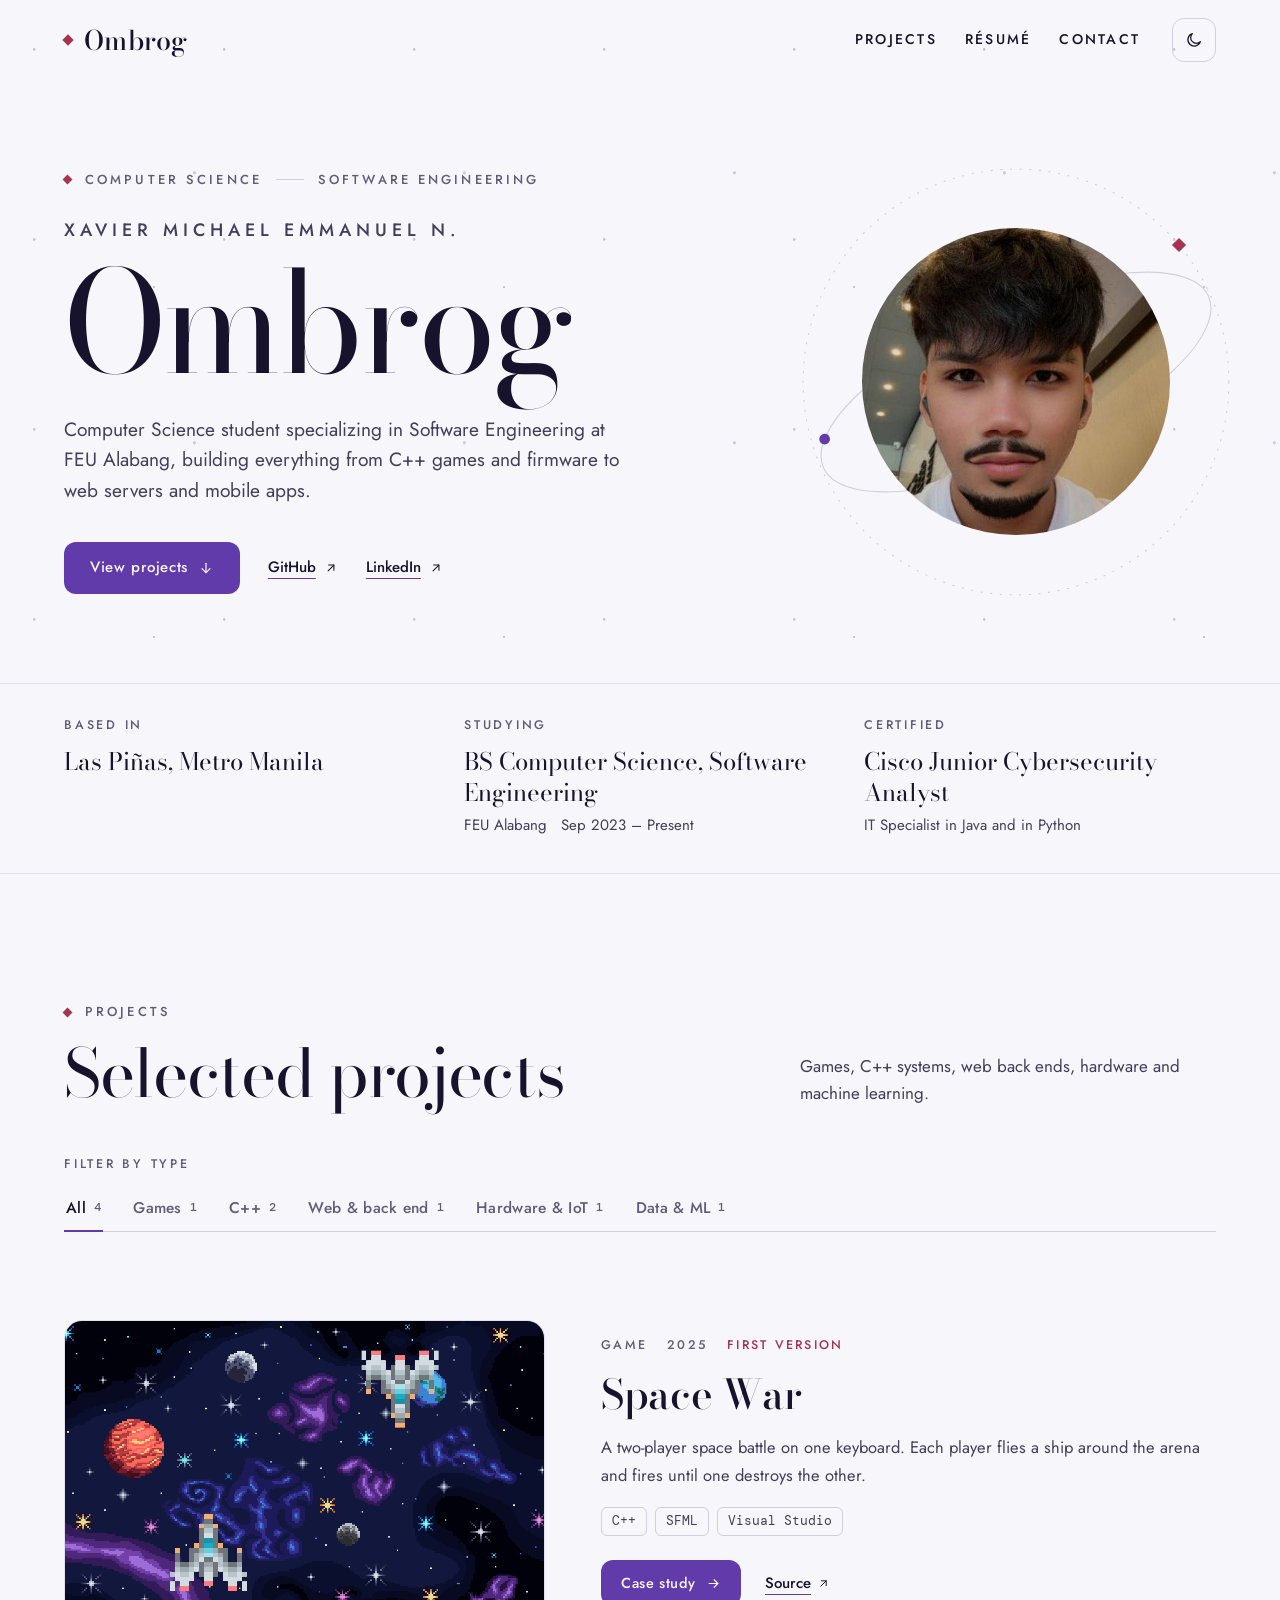
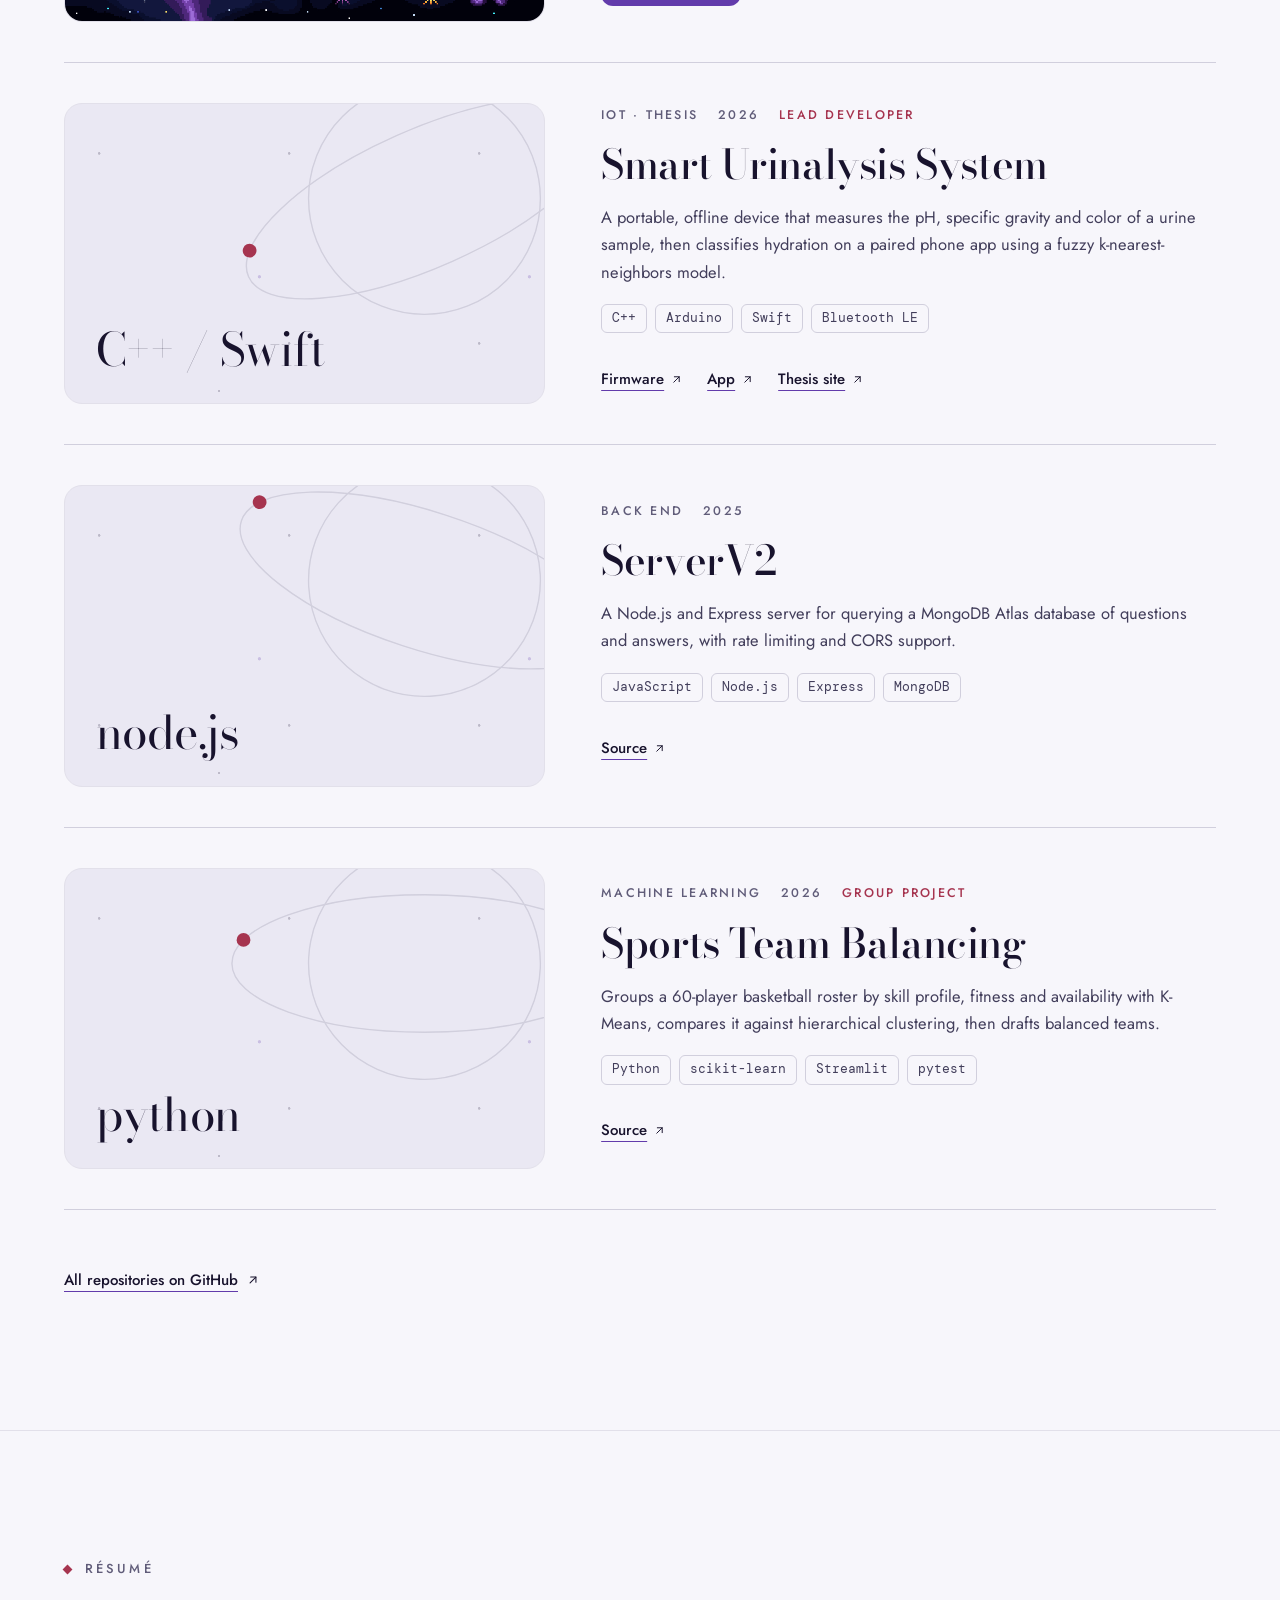
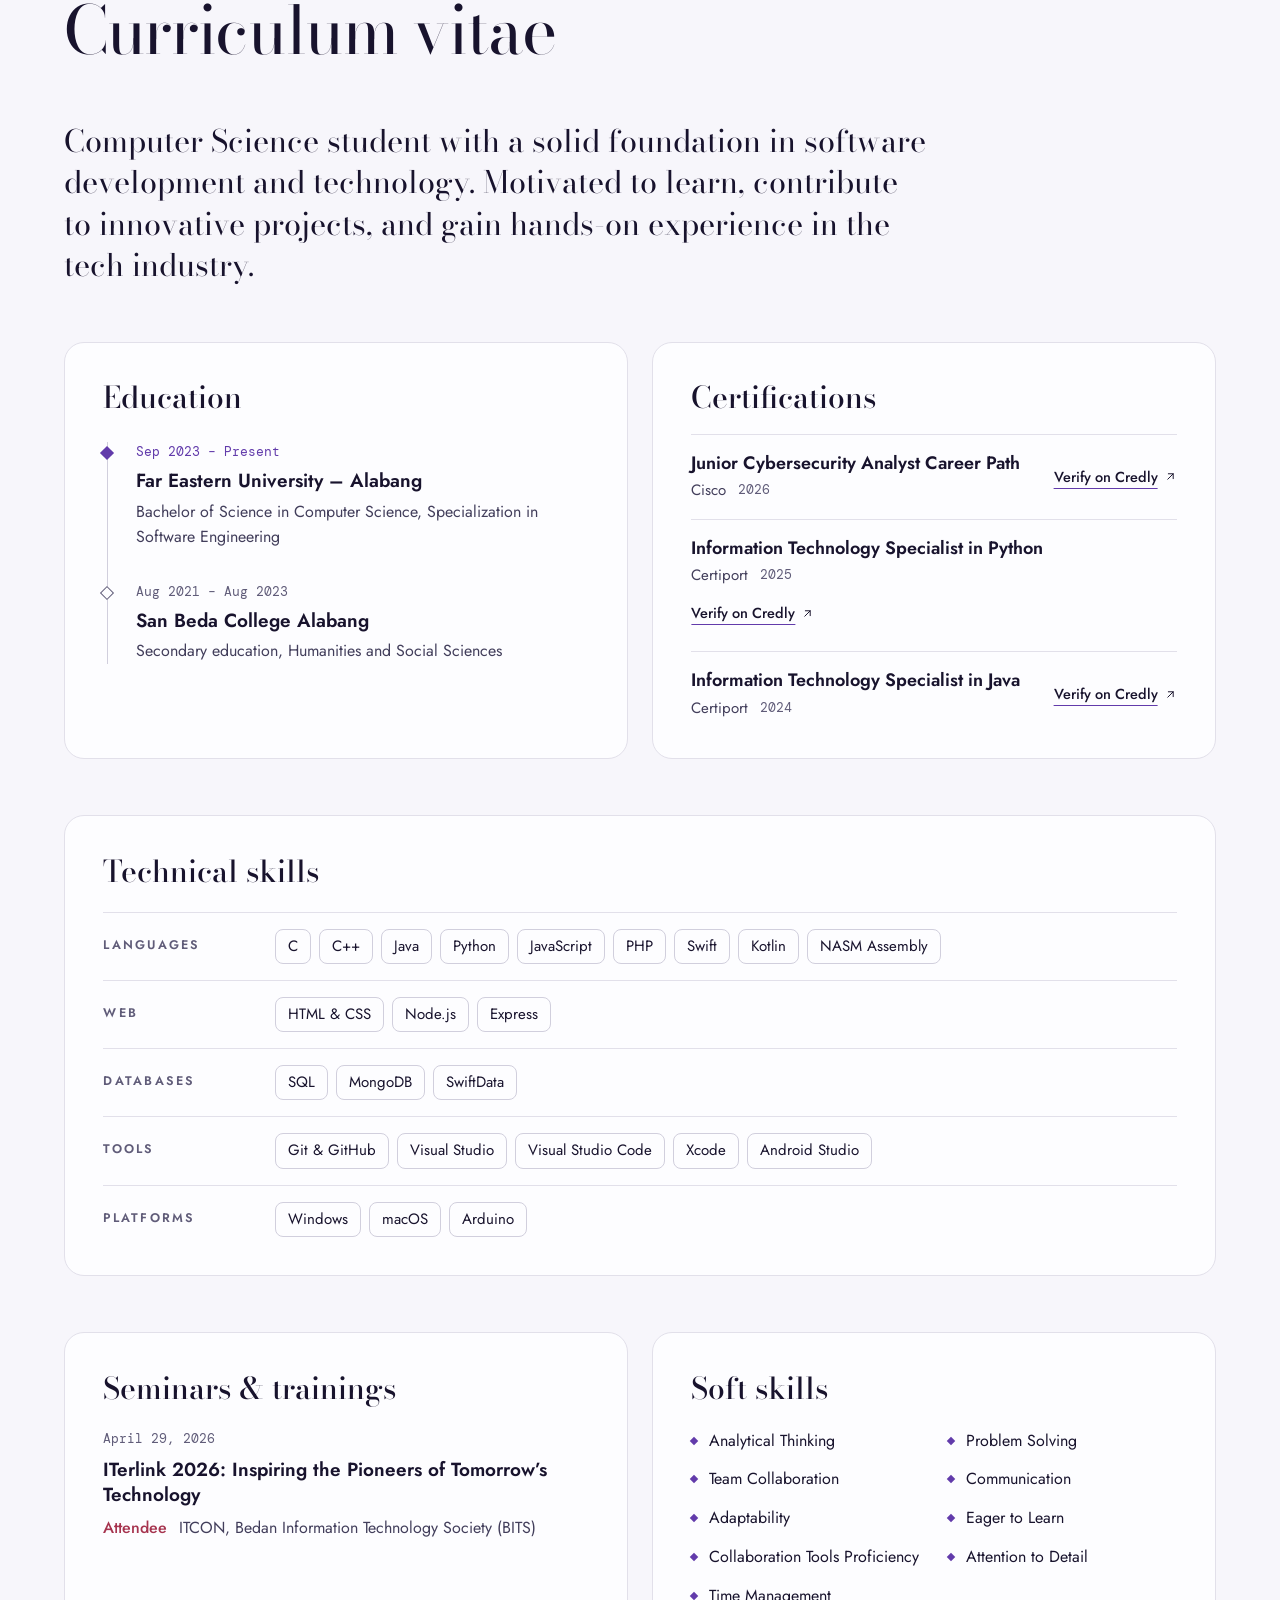
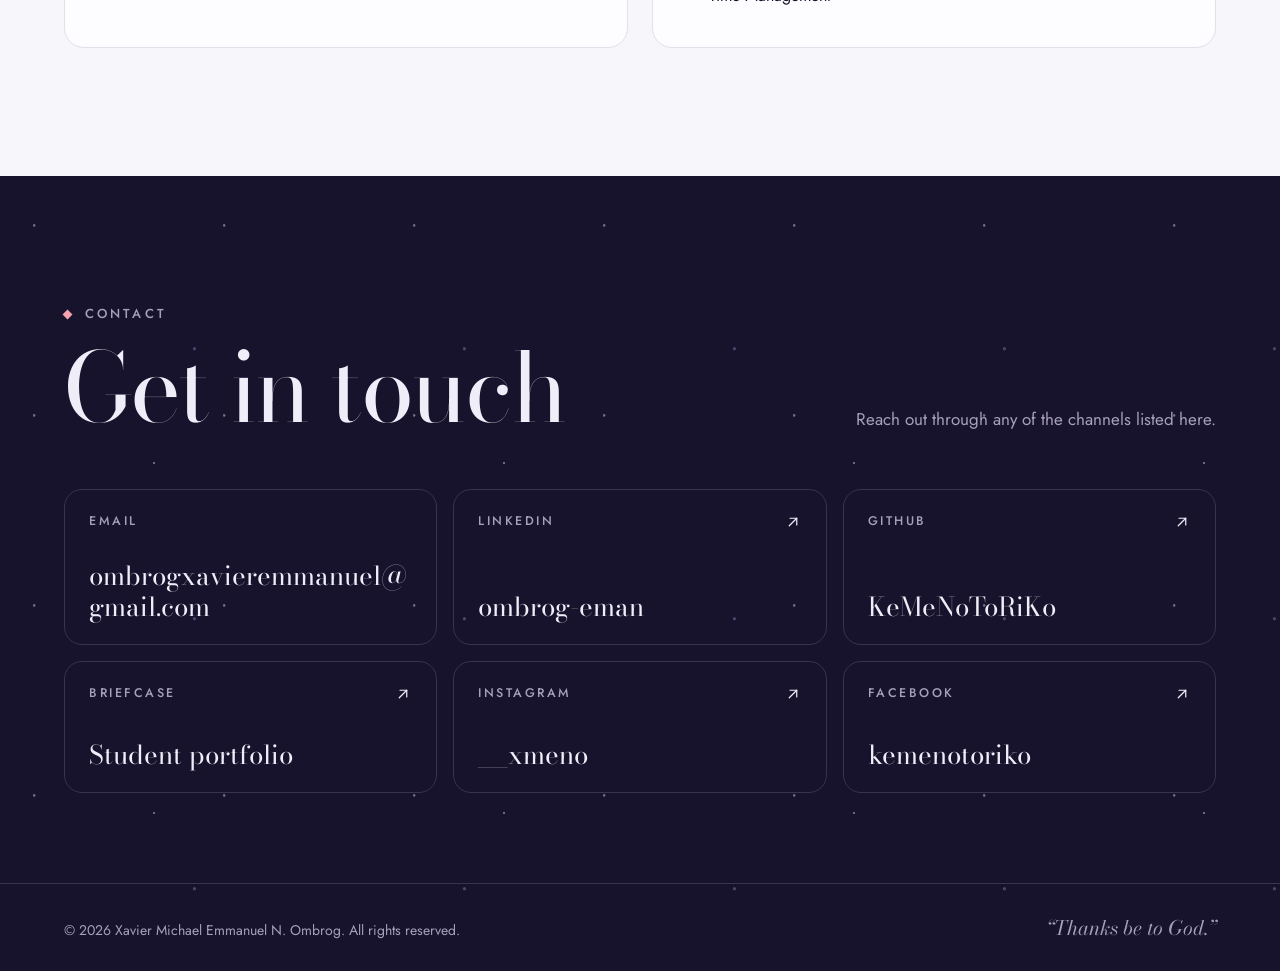
==== commit 9fb974ab: "add email" ====
--- a/index.html
+++ b/index.html
@@ -517,7 +517,7 @@
         <li style="display: flex">
           <div style="flex: 1; min-width: 0; display: flex; flex-direction: column; justify-content: space-between; gap: 28px; min-height: 132px; padding: 22px 24px; box-sizing: border-box; border: 1px solid var(--band-line); border-radius: 18px">
             <span style="font-size: 12.5px; font-weight: 500; letter-spacing: 0.2em; text-transform: uppercase; color: var(--band-muted)">Email</span>
-            <span style="font-family: 'Bodoni Moda', 'Bodoni 72', Didot, Georgia, serif; font-size: 26px; line-height: 1.2; overflow-wrap: anywhere">[YOUR EMAIL]</span>
+            <span style="font-family: 'Bodoni Moda', 'Bodoni 72', Didot, Georgia, serif; font-size: 26px; line-height: 1.2; overflow-wrap: anywhere">ombrogxavieremmanuel@gmail.com</span>
           </div>
         </li>
         <li style="display: flex">
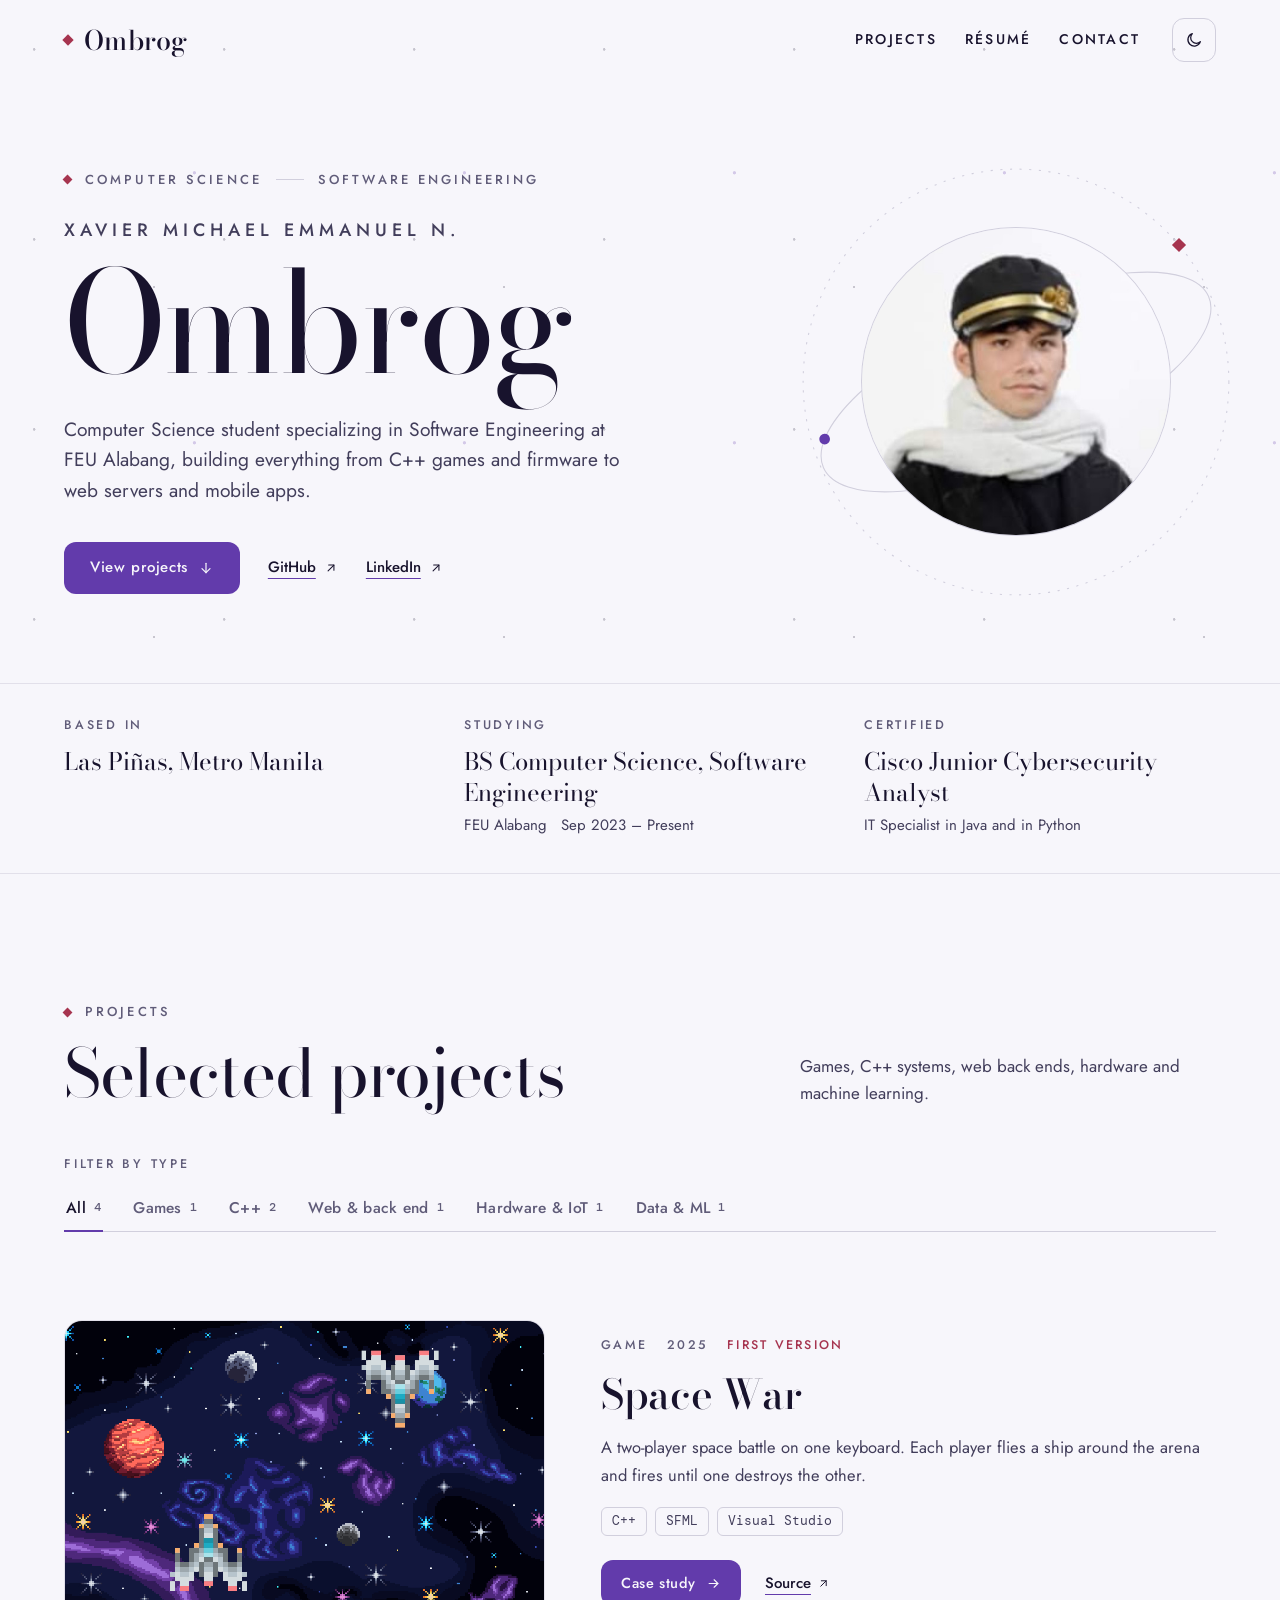
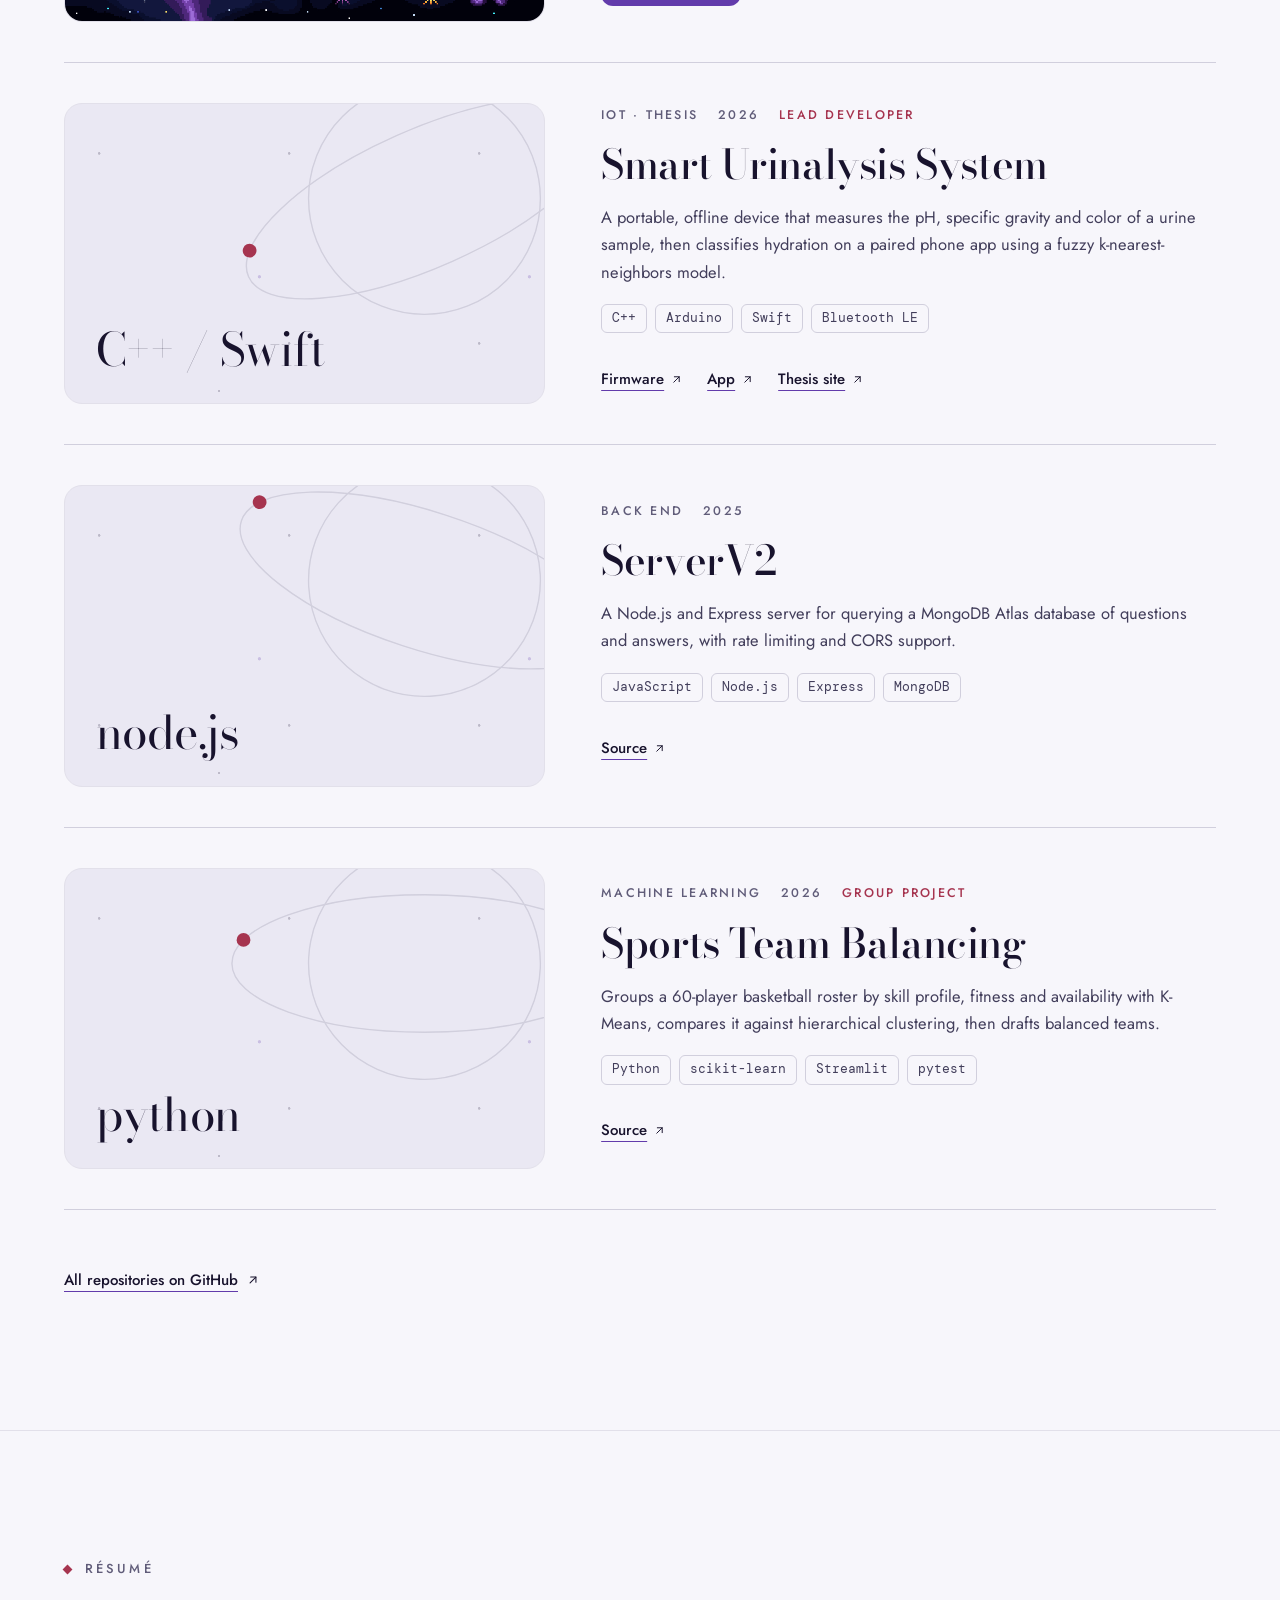
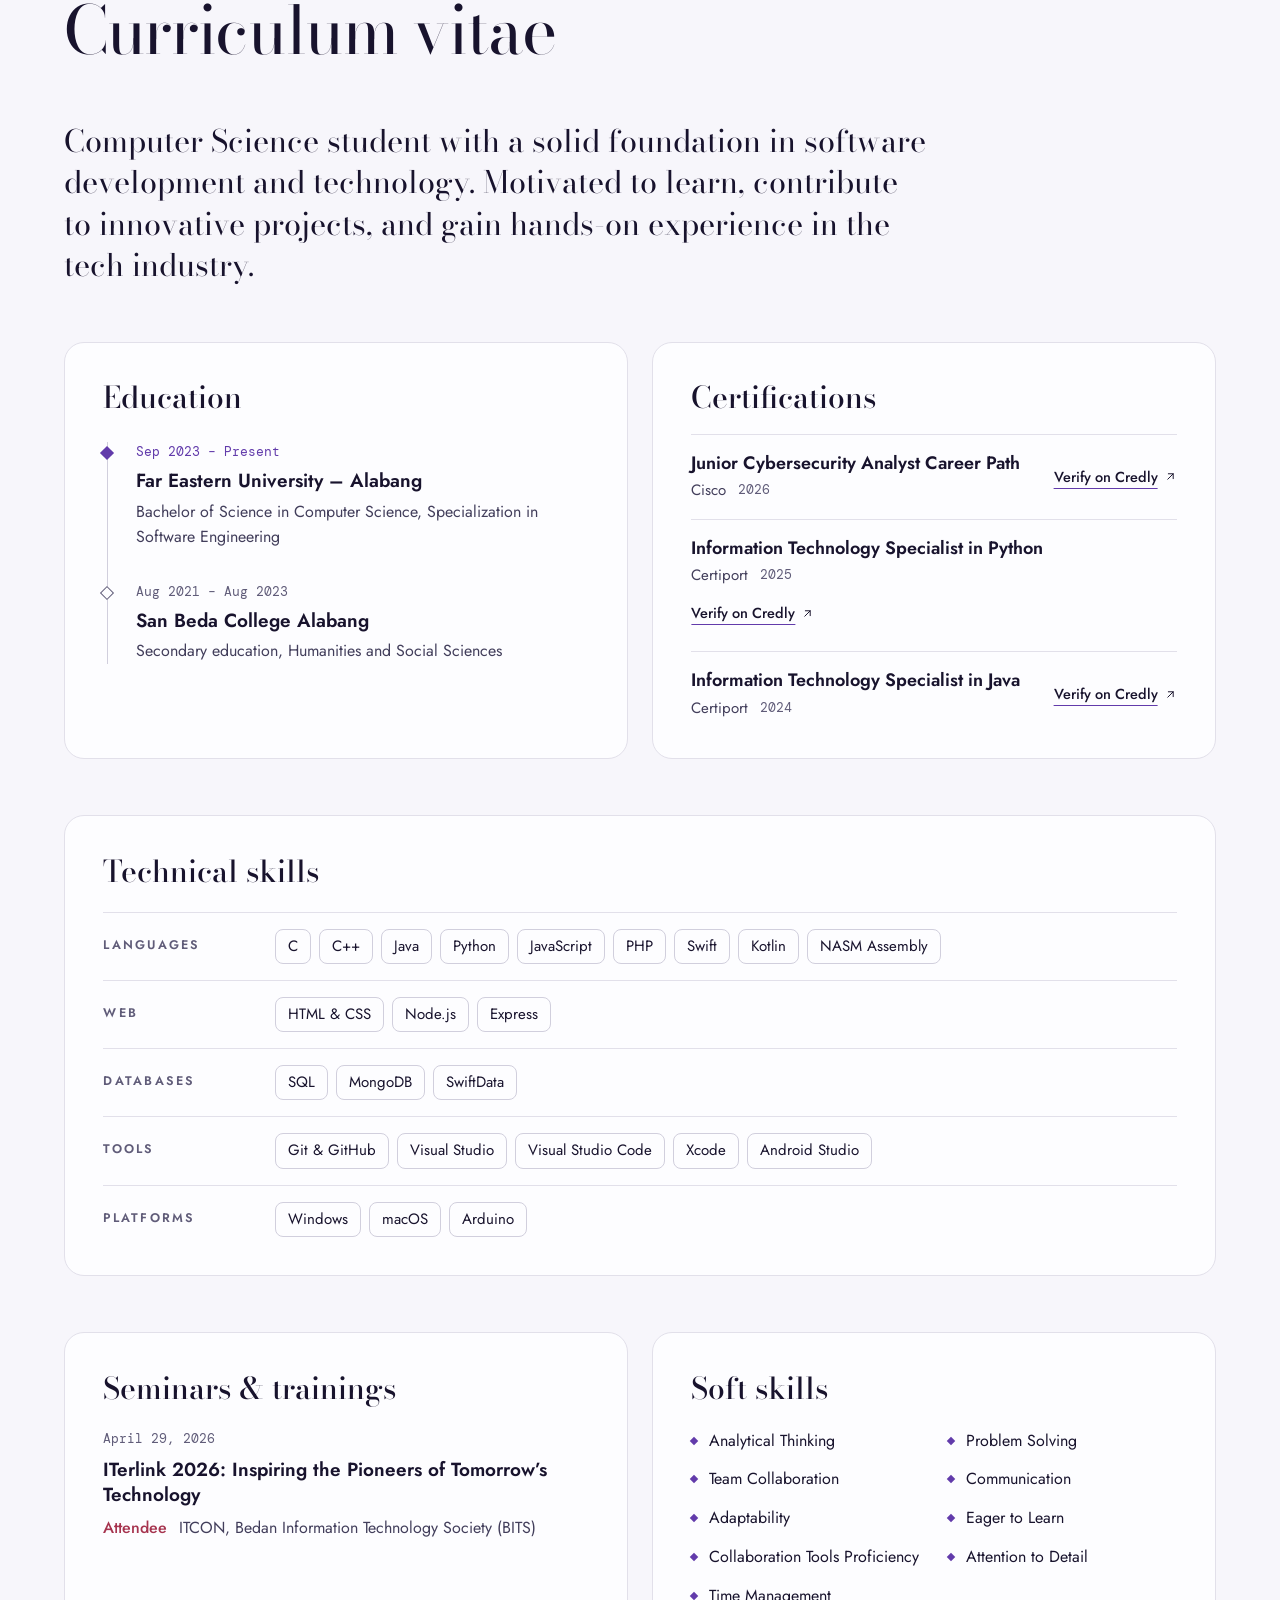
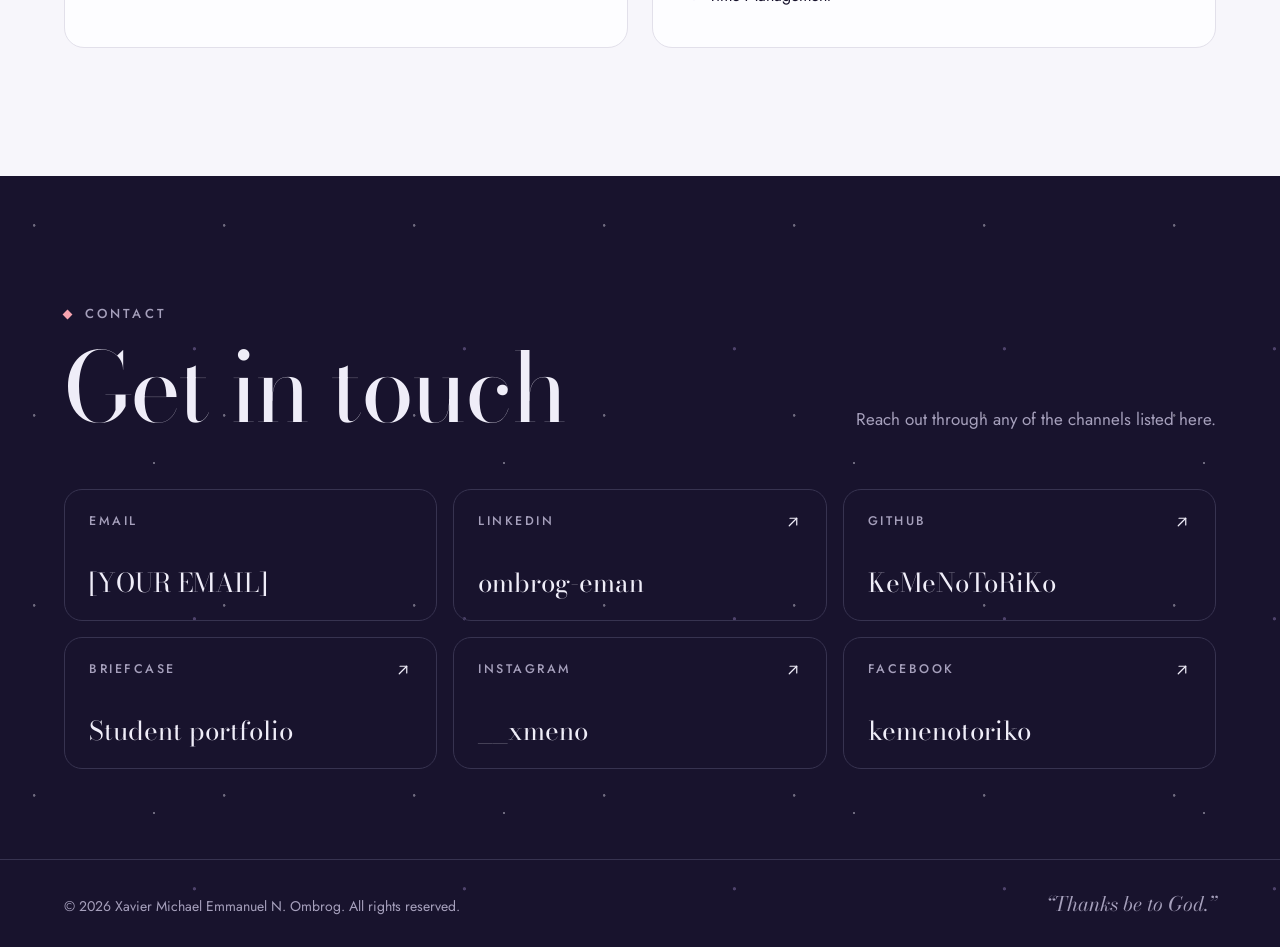
==== commit 2d0b6f29: "new picture" ====
--- a/index.html
+++ b/index.html
@@ -102,8 +102,8 @@
               <circle cx="15.8" cy="176.1" r="5" style="fill: var(--accent)"></circle>
             </g>
           </svg>
-          <div style="position: relative; aspect-ratio: 1 / 1; border-radius: 50%; overflow: hidden; background: var(--surface-2)">
-            <img src="assets/ombrog.jpg" alt="Portrait of Xavier Michael Emmanuel N. Ombrog" width="416" height="416" style="display: block; width: 104%; height: 104%; margin: -2%; object-fit: cover">
+          <div style="position: relative; aspect-ratio: 1 / 1; border-radius: 50%; overflow: hidden; background: var(--surface-2); box-shadow: 0 0 0 1px var(--line)">
+            <img src="assets/portrait.jpg" alt="Portrait of Xavier Michael Emmanuel N. Ombrog" width="520" height="520" style="display: block; width: 100%; height: 100%; object-fit: cover">
           </div>
           <span aria-hidden="true" style="position: absolute; left: calc(103.1% - 5px); top: calc(5.45% - 5px); display: inline-block; width: 10px; height: 10px; background: var(--accent-2); transform: rotate(45deg)"></span>
         </div>
@@ -517,7 +517,7 @@
         <li style="display: flex">
           <div style="flex: 1; min-width: 0; display: flex; flex-direction: column; justify-content: space-between; gap: 28px; min-height: 132px; padding: 22px 24px; box-sizing: border-box; border: 1px solid var(--band-line); border-radius: 18px">
             <span style="font-size: 12.5px; font-weight: 500; letter-spacing: 0.2em; text-transform: uppercase; color: var(--band-muted)">Email</span>
-            <span style="font-family: 'Bodoni Moda', 'Bodoni 72', Didot, Georgia, serif; font-size: 26px; line-height: 1.2; overflow-wrap: anywhere">ombrogxavieremmanuel@gmail.com</span>
+            <span style="font-family: 'Bodoni Moda', 'Bodoni 72', Didot, Georgia, serif; font-size: 26px; line-height: 1.2; overflow-wrap: anywhere">[YOUR EMAIL]</span>
           </div>
         </li>
         <li style="display: flex">
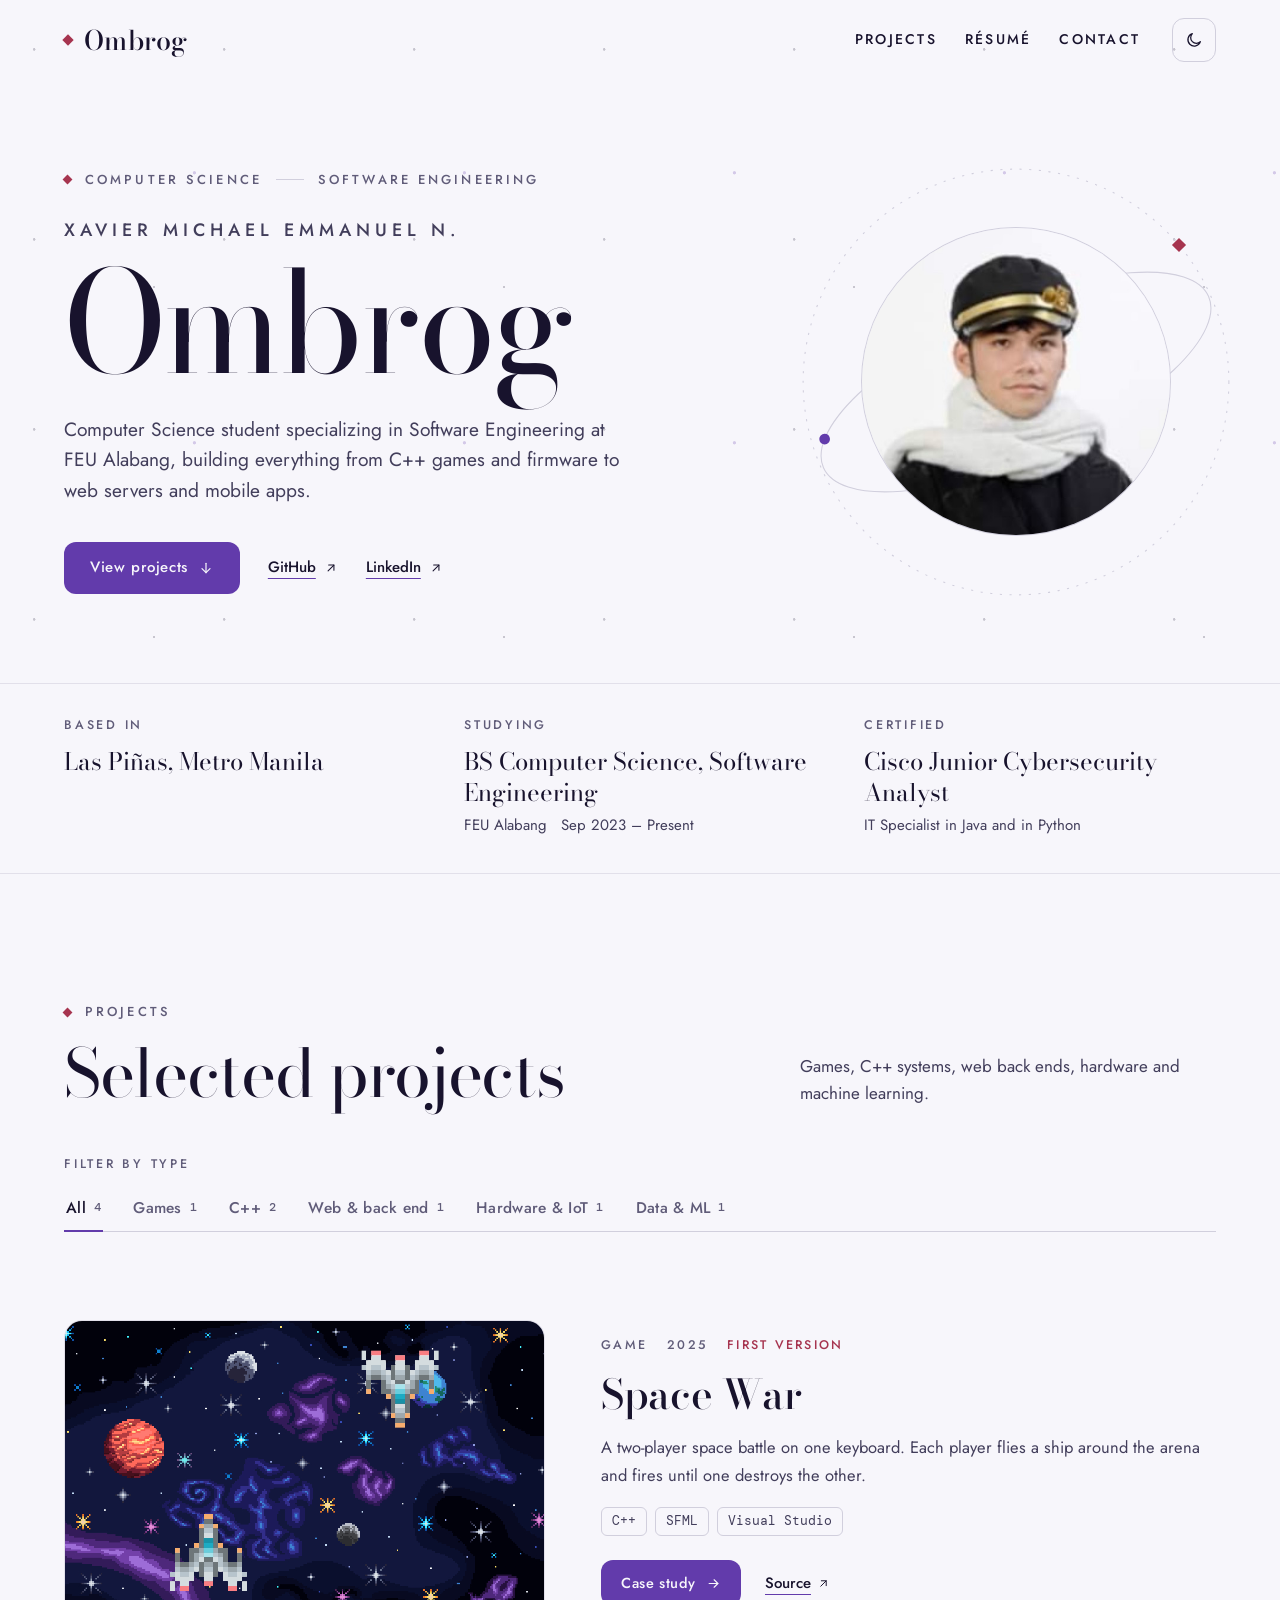
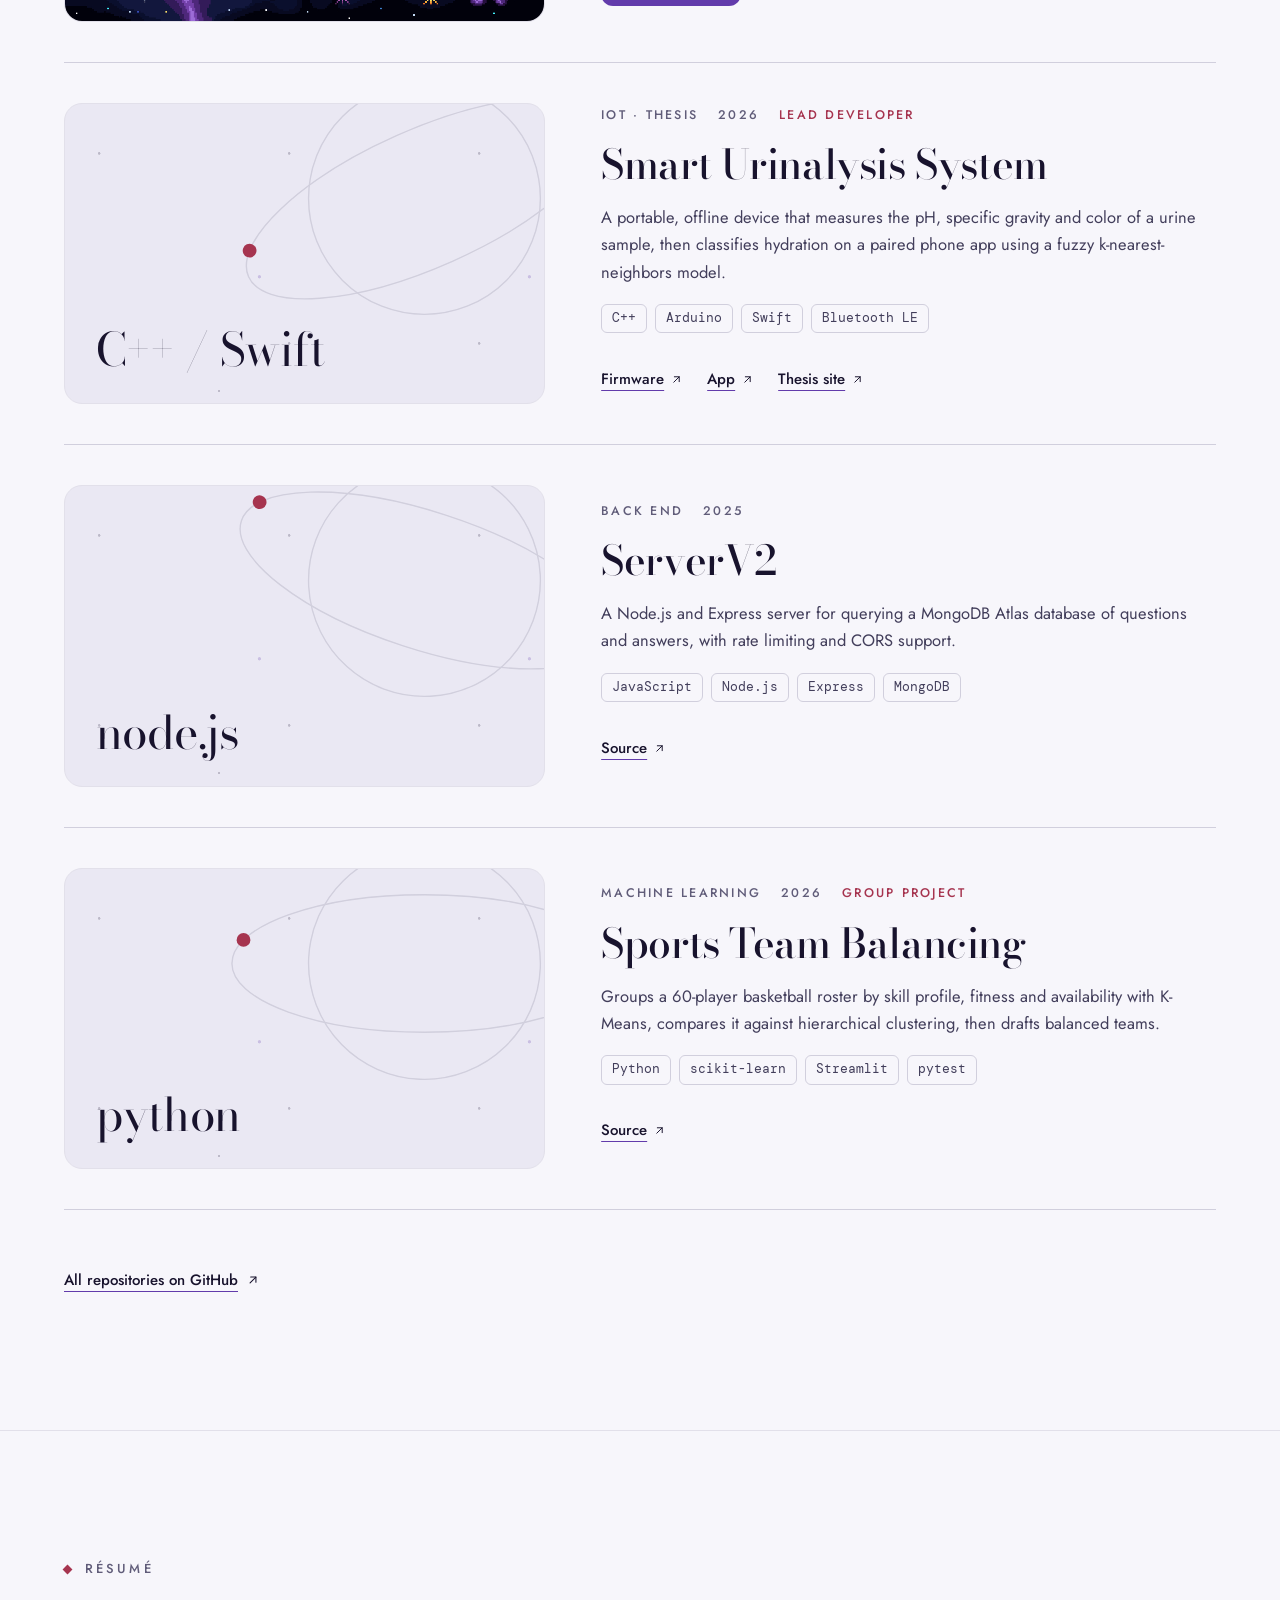
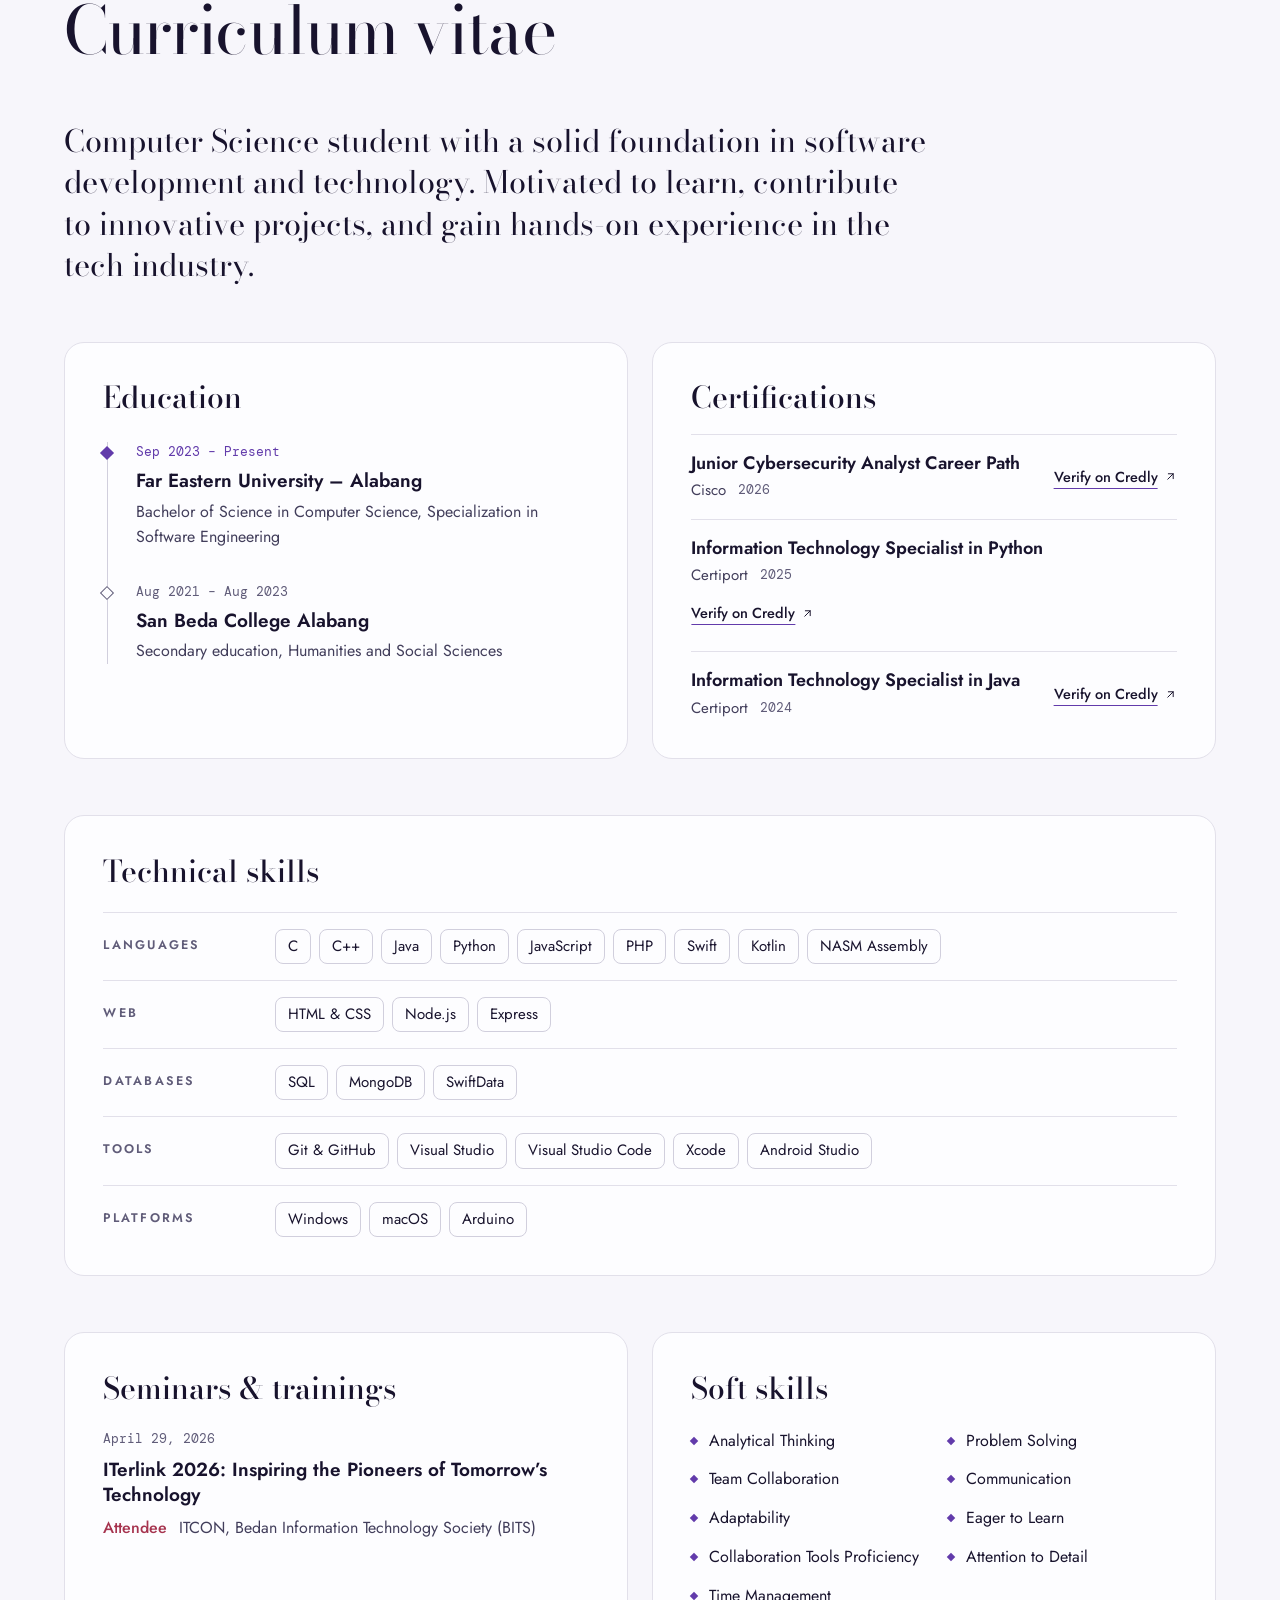
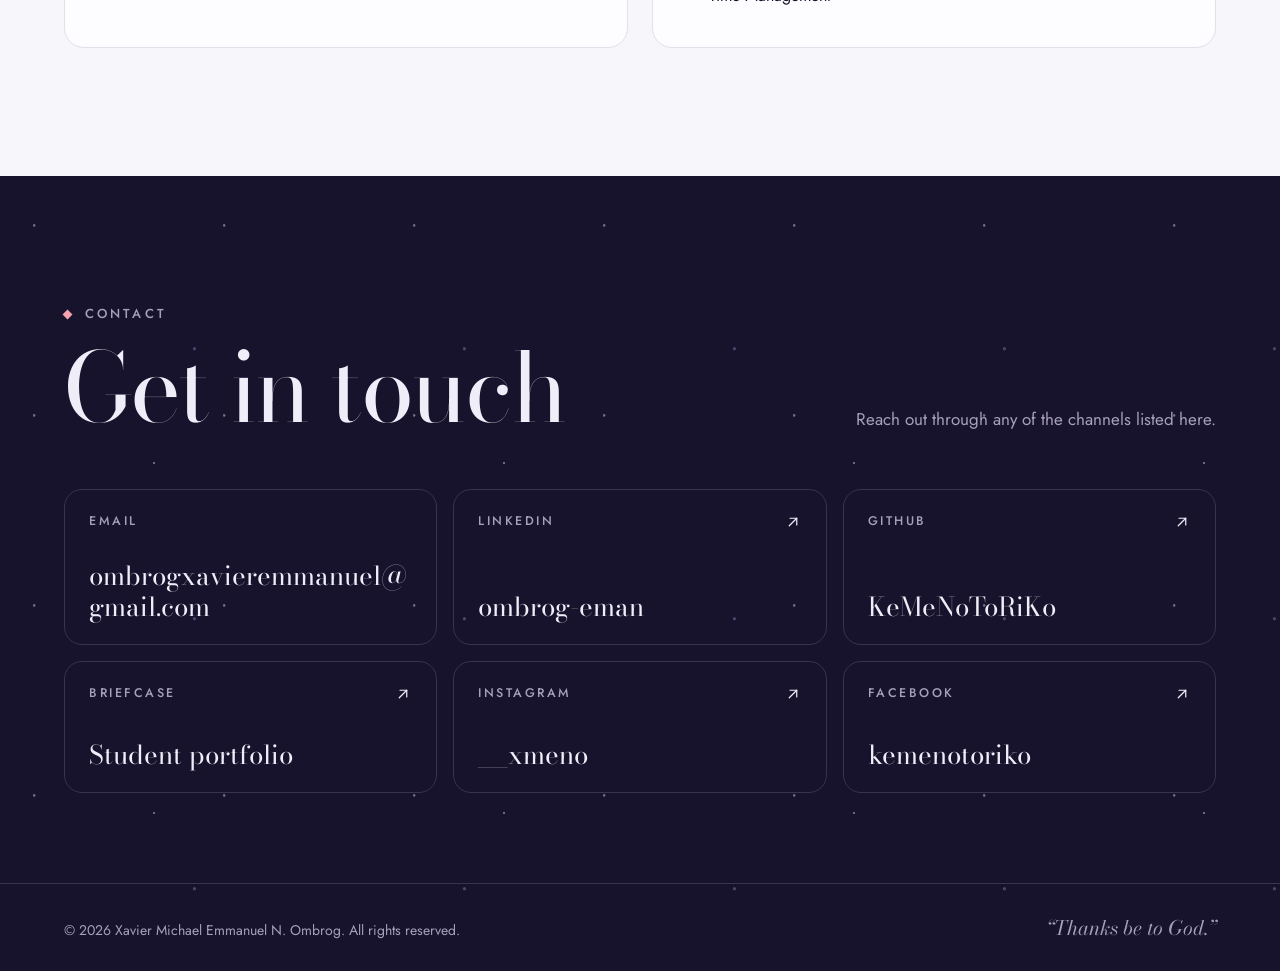
==== commit 2977314d: "Restore contact email The portrait rebuild regenerated index.html from the design source, which stil" ====
--- a/index.html
+++ b/index.html
@@ -517,7 +517,7 @@
         <li style="display: flex">
           <div style="flex: 1; min-width: 0; display: flex; flex-direction: column; justify-content: space-between; gap: 28px; min-height: 132px; padding: 22px 24px; box-sizing: border-box; border: 1px solid var(--band-line); border-radius: 18px">
             <span style="font-size: 12.5px; font-weight: 500; letter-spacing: 0.2em; text-transform: uppercase; color: var(--band-muted)">Email</span>
-            <span style="font-family: 'Bodoni Moda', 'Bodoni 72', Didot, Georgia, serif; font-size: 26px; line-height: 1.2; overflow-wrap: anywhere">[YOUR EMAIL]</span>
+            <span style="font-family: 'Bodoni Moda', 'Bodoni 72', Didot, Georgia, serif; font-size: 26px; line-height: 1.2; overflow-wrap: anywhere">ombrogxavieremmanuel@gmail.com</span>
           </div>
         </li>
         <li style="display: flex">
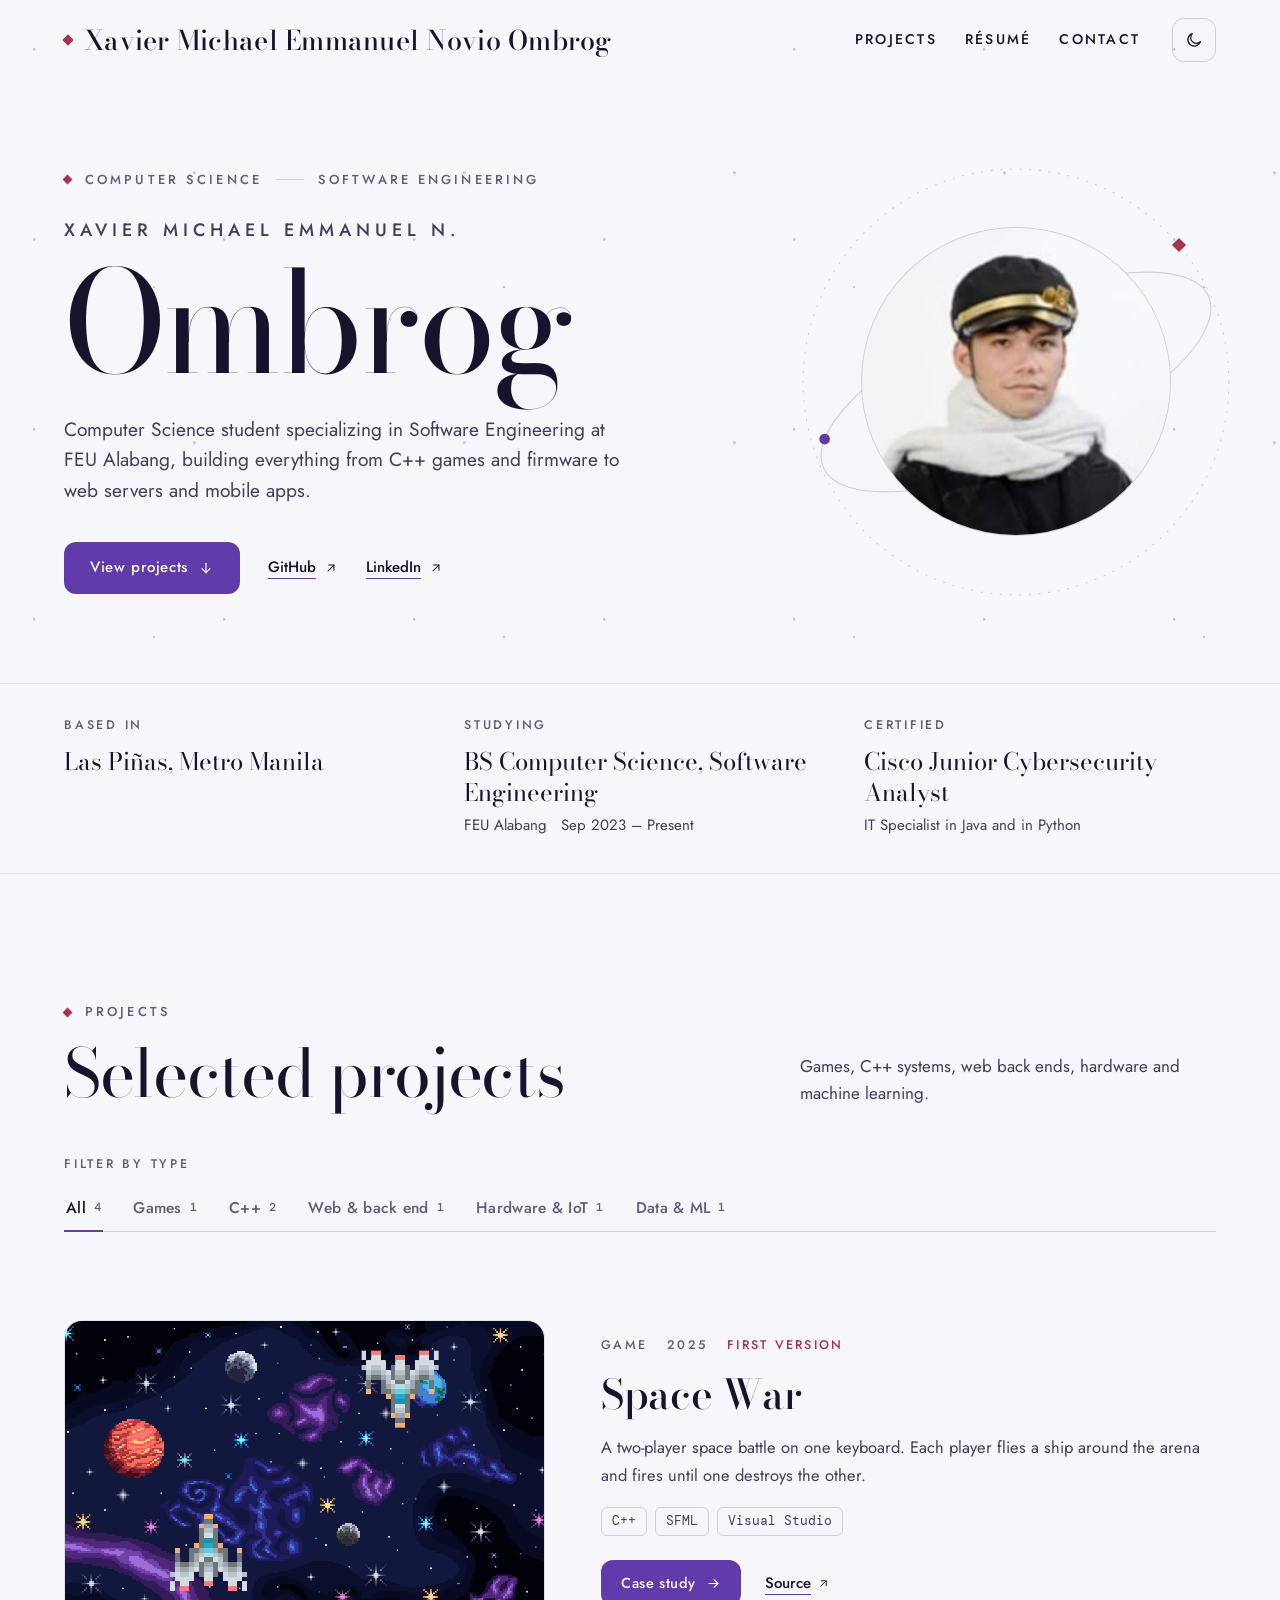
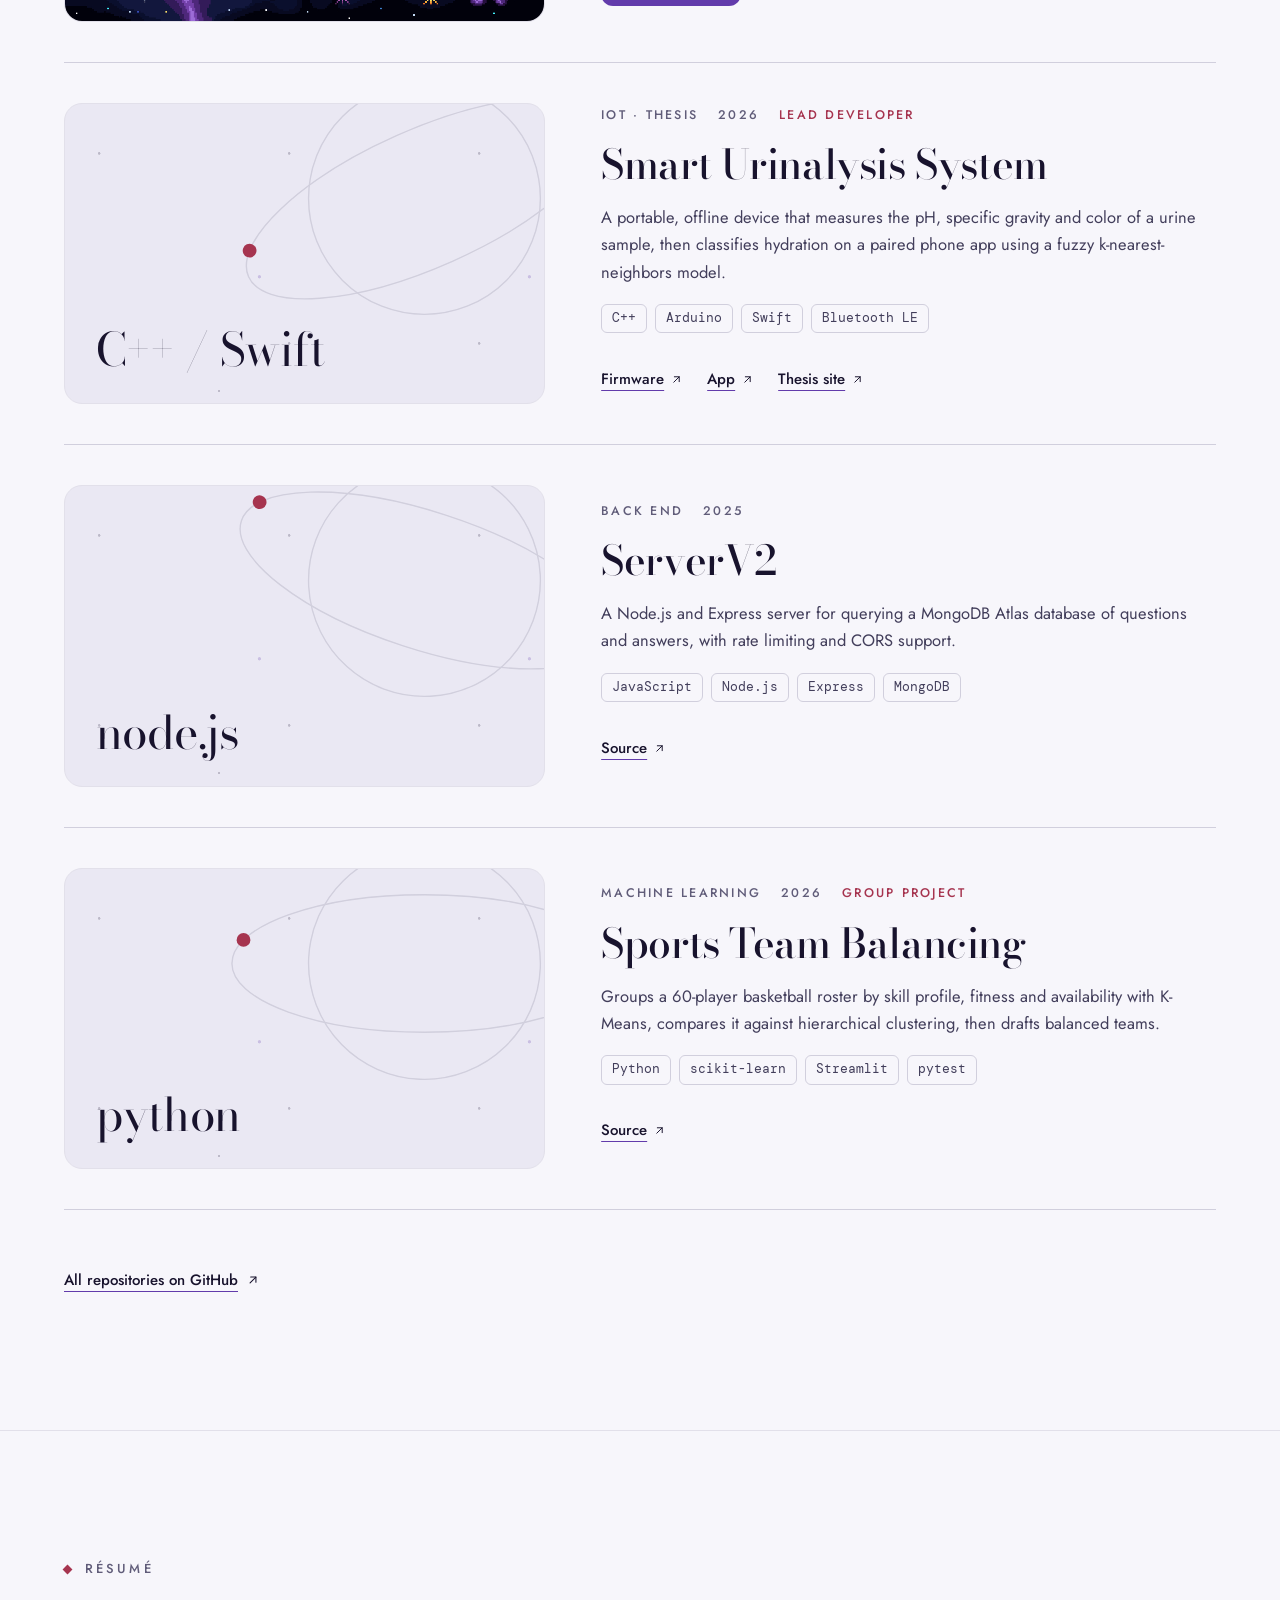
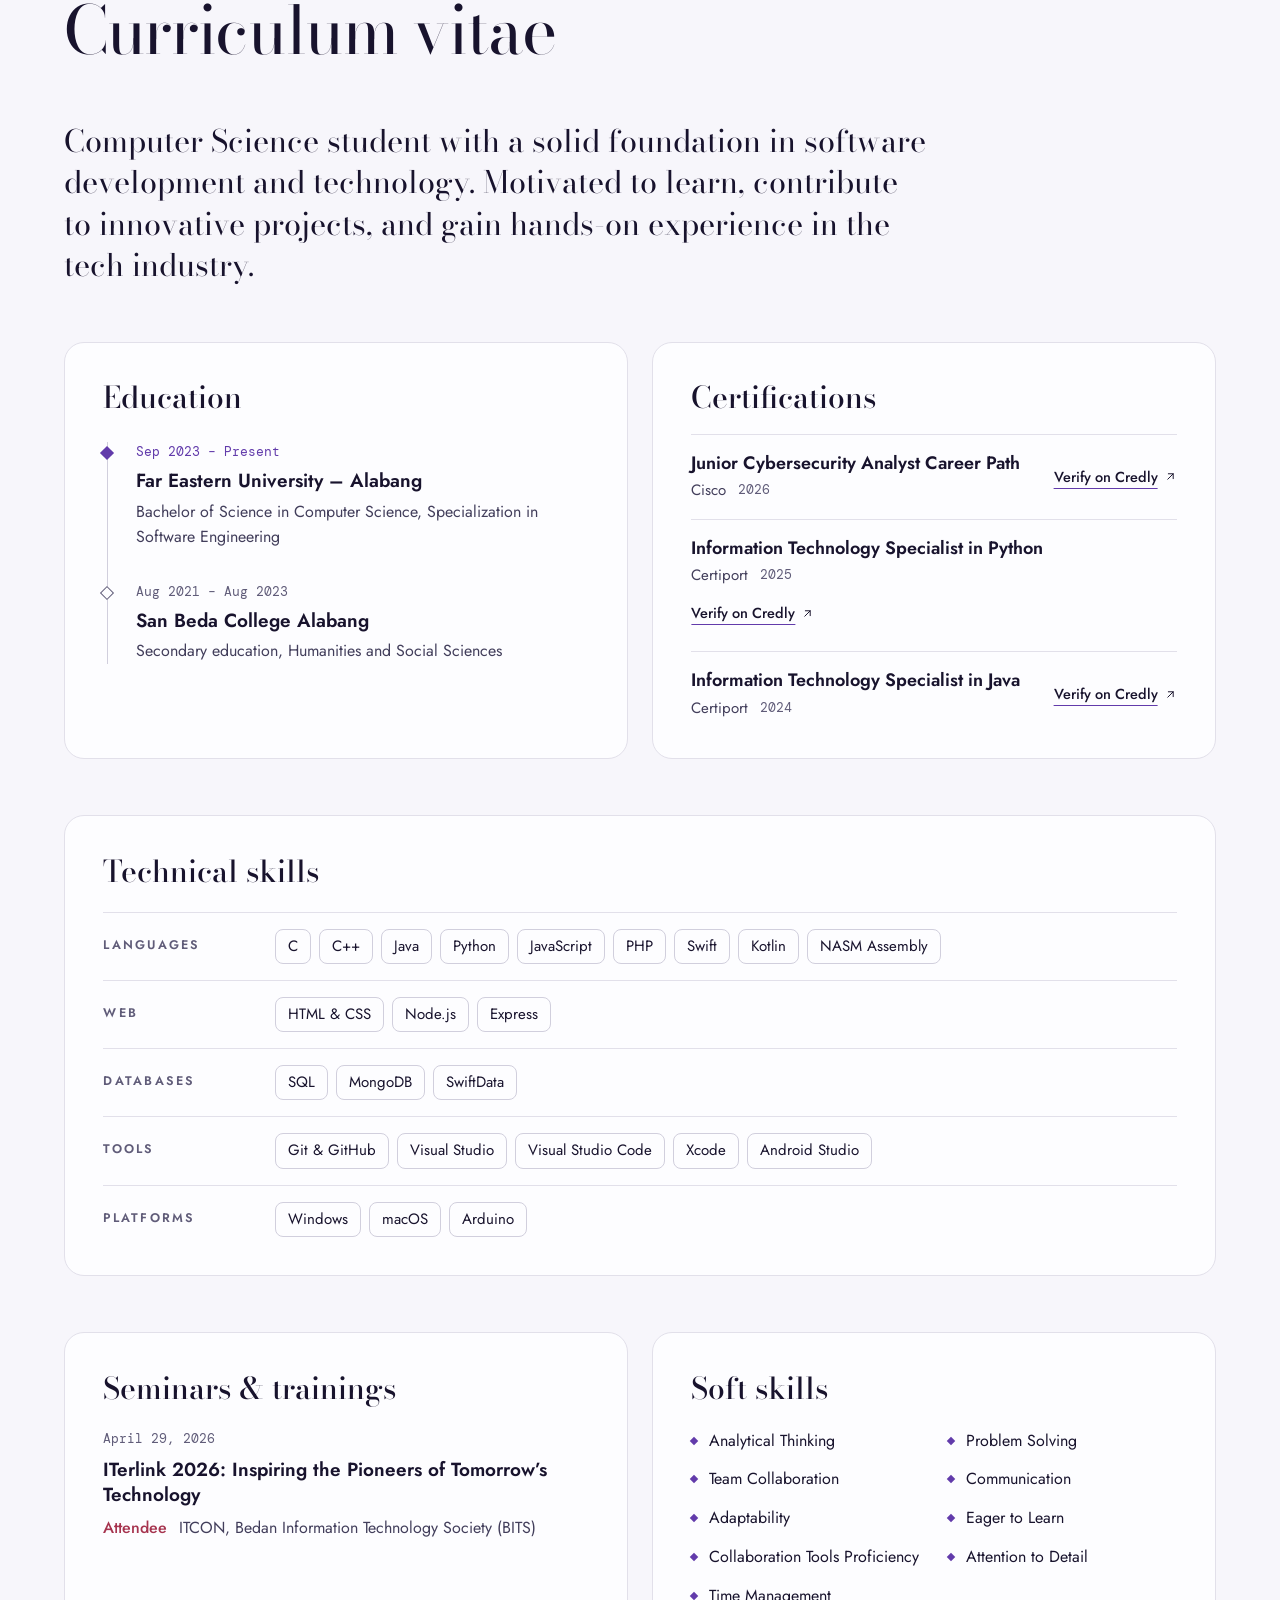
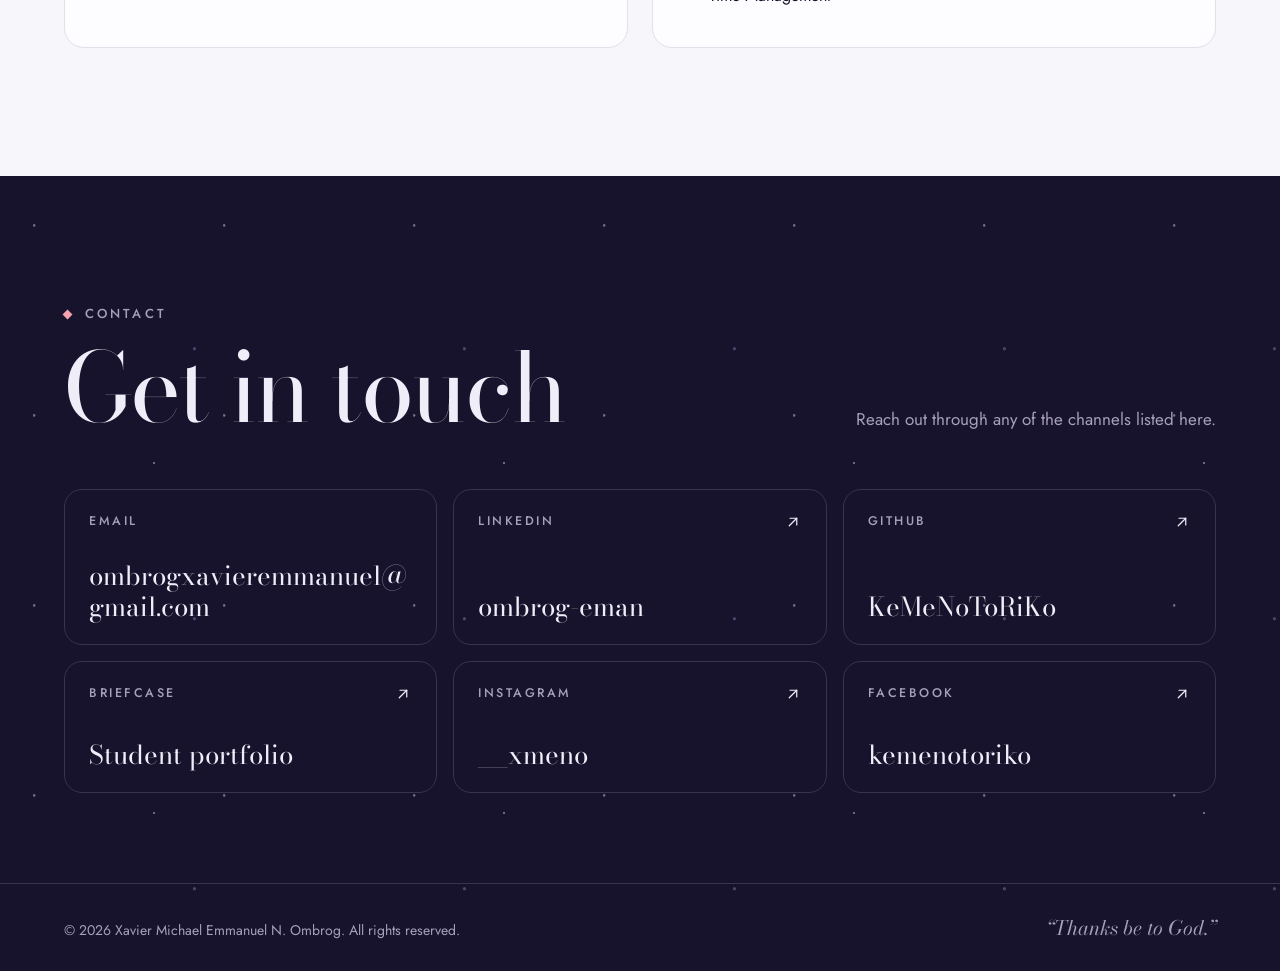
==== commit dccf3489: "update name header" ====
--- a/index.html
+++ b/index.html
@@ -48,7 +48,7 @@
       <div style="max-width: 1280px; margin: 0 auto; padding: 18px clamp(20px, 5vw, 64px); box-sizing: border-box; display: flex; flex-wrap: wrap; align-items: center; justify-content: space-between; gap: 8px 32px">
         <a href="#top" style="display: flex; align-items: center; gap: 12px; min-height: 44px; margin-right: auto">
           <span aria-hidden="true" style="display: inline-block; width: 8px; height: 8px; background: var(--accent-2); transform: rotate(45deg); flex: none"></span>
-          <span style="font-family: 'Bodoni Moda', 'Bodoni 72', Didot, Georgia, serif; font-size: 27px; font-weight: 500; line-height: 1; letter-spacing: 0.01em">Ombrog</span>
+          <span style="font-family: 'Bodoni Moda', 'Bodoni 72', Didot, Georgia, serif; font-size: 27px; font-weight: 500; line-height: 1; letter-spacing: 0.01em">Xavier Michael Emmanuel Novio Ombrog</span>
         </a>
         <nav class="mast-nav" aria-label="Sections" style="display: flex; flex-wrap: wrap; gap: 0 28px; font-size: 14px; font-weight: 500; letter-spacing: 0.16em; text-transform: uppercase">
           <a href="#projects" style="display: flex; align-items: center; min-height: 44px">Projects</a>
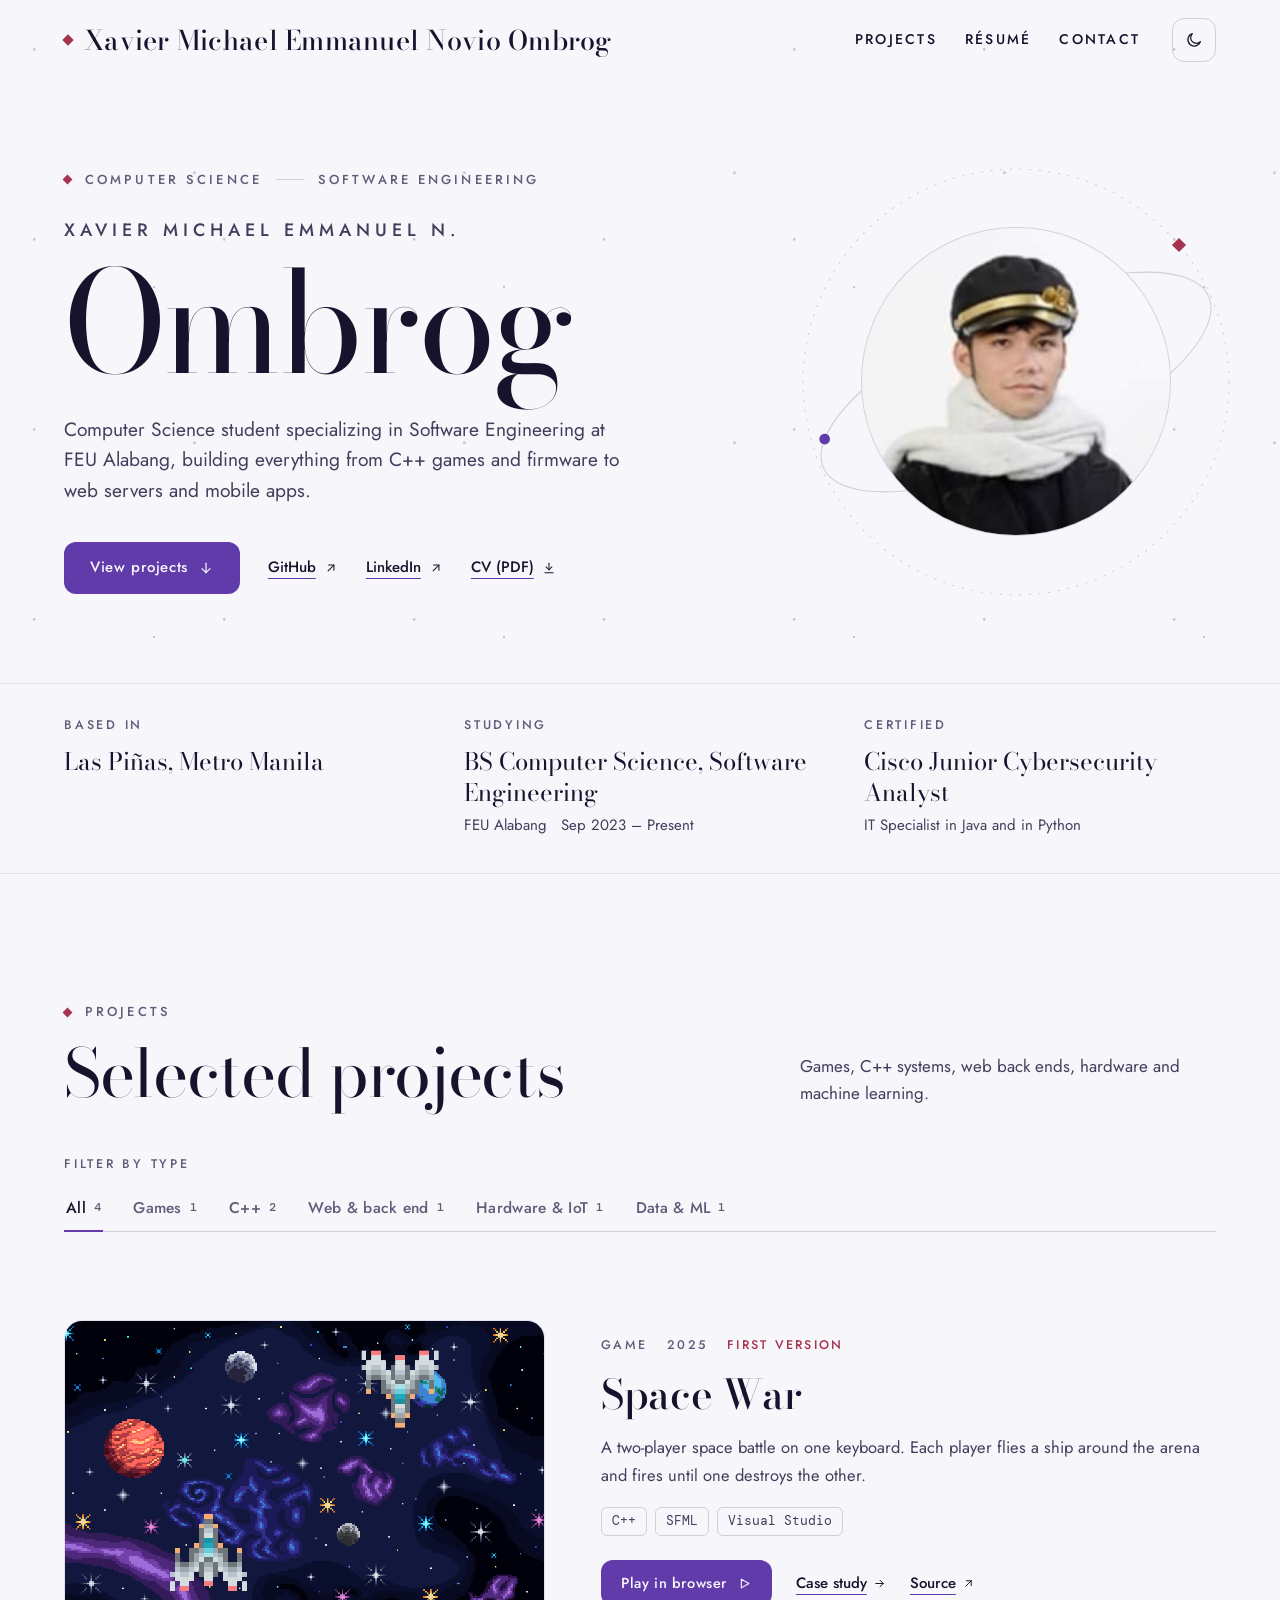
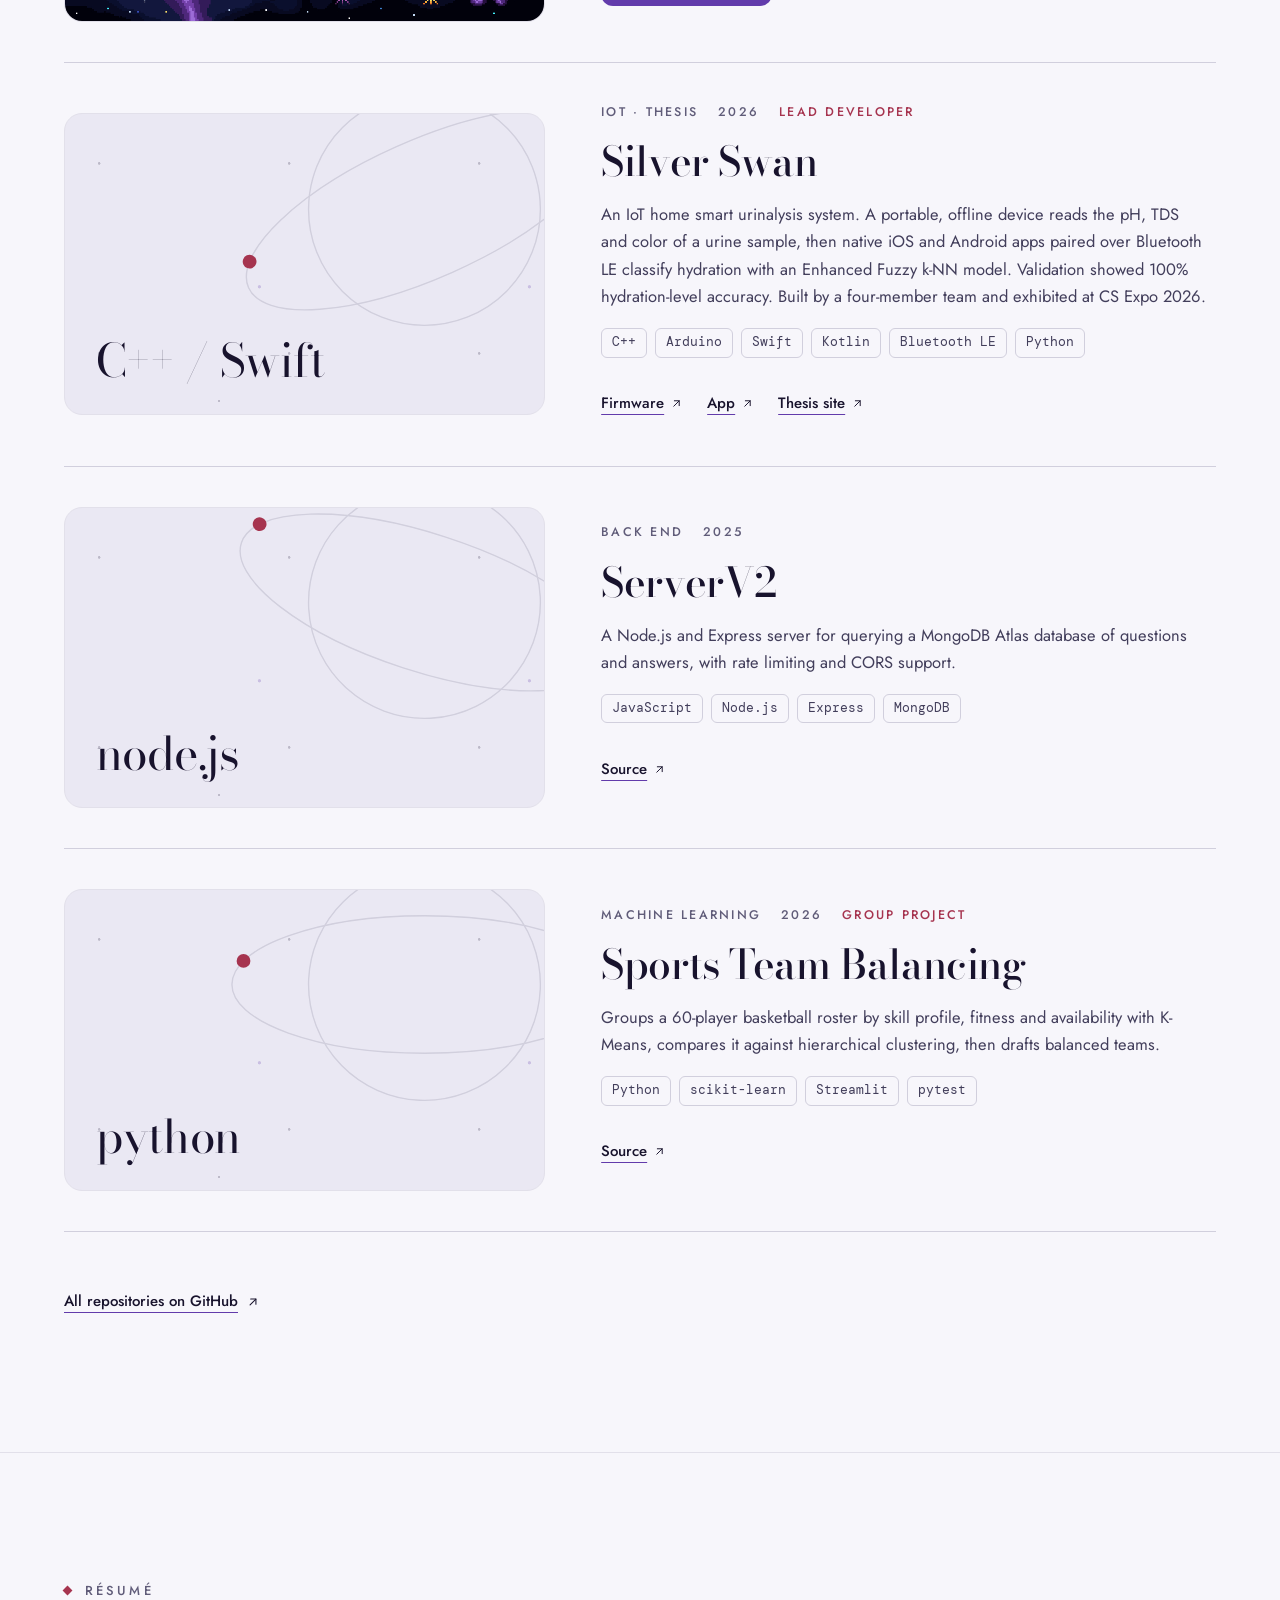
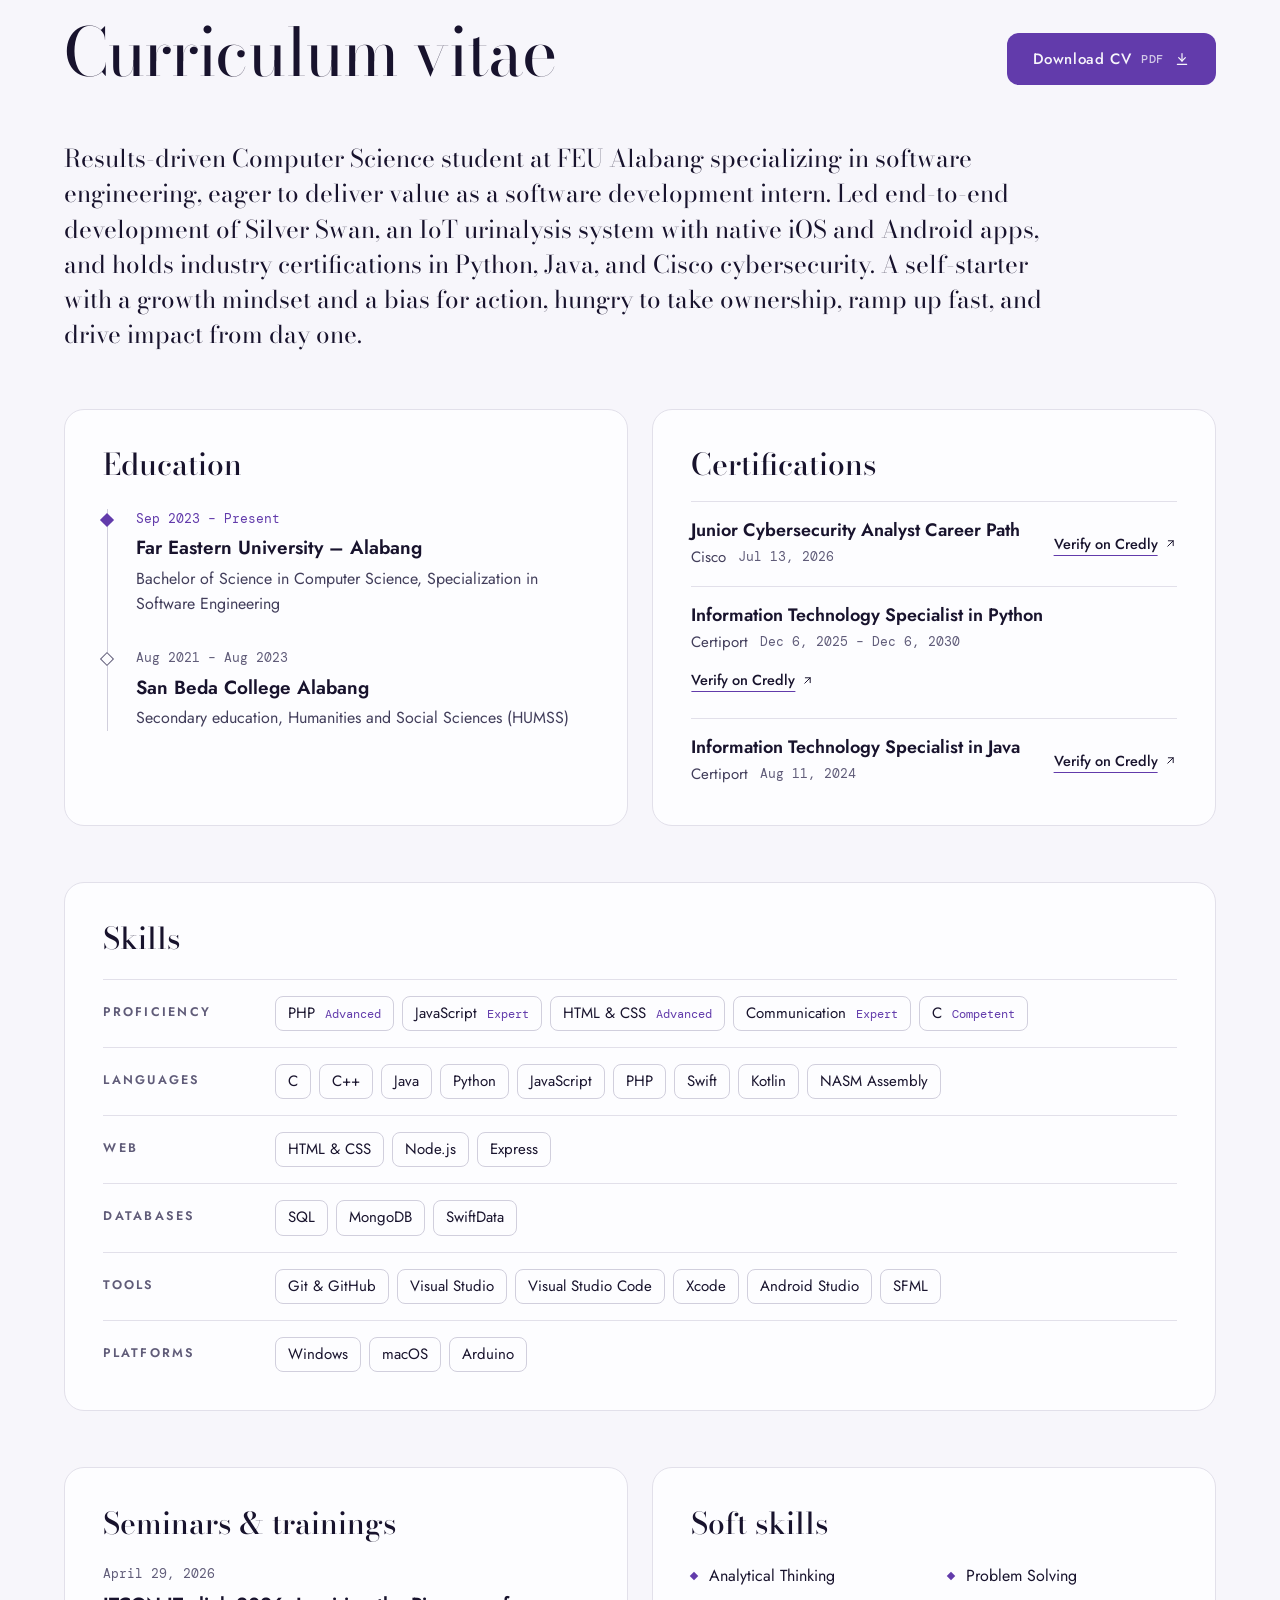
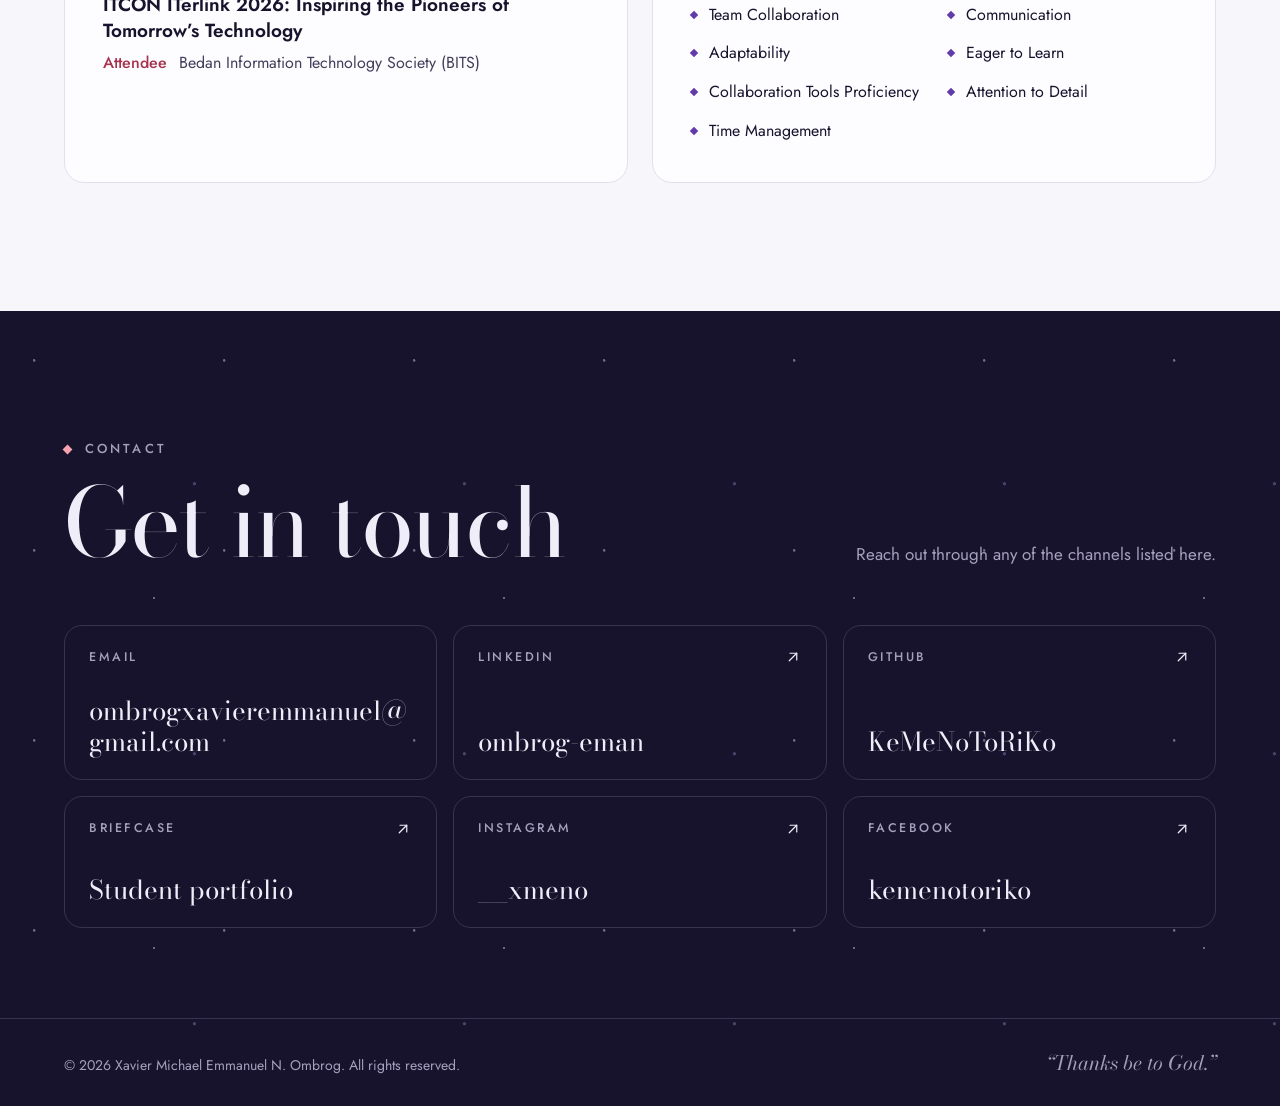
==== commit 551585f9: "Added spacewar minigame" ====
--- a/index.html
+++ b/index.html
@@ -91,6 +91,10 @@
             <span>LinkedIn</span>
             <svg width="14" height="14" viewBox="0 0 24 24" fill="none" stroke="currentColor" stroke-width="1.8" stroke-linecap="round" stroke-linejoin="round" aria-hidden="true"><path d="M7 17L17 7"></path><path d="M8 7h9v9"></path></svg>
           </a>
+          <a href="assets/Ombrog_Xavier_CV.pdf" download="Ombrog_Xavier_CV.pdf" style="display: inline-flex; align-items: center; gap: 8px; min-height: 44px; font-size: 15px; font-weight: 500; text-decoration: underline; text-decoration-thickness: 1px; text-underline-offset: 6px; text-decoration-color: var(--accent)">
+            <span>CV (PDF)</span>
+            <svg width="14" height="14" viewBox="0 0 24 24" fill="none" stroke="currentColor" stroke-width="1.8" stroke-linecap="round" stroke-linejoin="round" aria-hidden="true"><path d="M12 4v11"></path><path d="M7 10l5 5 5-5"></path><path d="M5 20h14"></path></svg>
+          </a>
         </div>
       </div>
       <div style="flex: 1 1 400px; display: flex; justify-content: center; padding: 28px 0">
@@ -207,9 +211,13 @@
               <li style="font-family: 'DM Mono', ui-monospace, Menlo, monospace; font-size: 12.5px; line-height: 1.4; padding: 5px 10px; border: 1px solid var(--line); border-radius: 6px; color: var(--ink-2)">Visual Studio</li>
             </ul>
             <div style="display: flex; flex-wrap: wrap; align-items: center; gap: 8px 24px; padding-top: 6px">
-              <a class="btn" href="spacewar.html" style="display: inline-flex; align-items: center; gap: 10px; min-height: 46px; padding: 0 20px; border-radius: 12px; background: var(--btn); color: var(--btn-ink); font-size: 14.5px; font-weight: 500; letter-spacing: 0.04em; transition: background-color 0.2s ease, color 0.2s ease">
+              <a class="btn" href="spacewar.html#play" style="display: inline-flex; align-items: center; gap: 10px; min-height: 46px; padding: 0 20px; border-radius: 12px; background: var(--btn); color: var(--btn-ink); font-size: 14.5px; font-weight: 500; letter-spacing: 0.04em; transition: background-color 0.2s ease, color 0.2s ease">
+                <span>Play in browser</span>
+                <svg width="15" height="15" viewBox="0 0 24 24" fill="none" stroke="currentColor" stroke-width="1.8" stroke-linecap="round" stroke-linejoin="round" aria-hidden="true"><path d="M7 5l12 7-12 7z"></path></svg>
+              </a>
+              <a href="spacewar.html" style="display: inline-flex; align-items: center; gap: 6px; min-height: 44px; font-size: 15px; font-weight: 500; text-decoration: underline; text-decoration-thickness: 1px; text-underline-offset: 6px; text-decoration-color: var(--accent)">
                 <span>Case study</span>
-                <svg width="15" height="15" viewBox="0 0 24 24" fill="none" stroke="currentColor" stroke-width="1.8" stroke-linecap="round" stroke-linejoin="round" aria-hidden="true"><path d="M5 12h14"></path><path d="M13 6l6 6-6 6"></path></svg>
+                <svg width="13" height="13" viewBox="0 0 24 24" fill="none" stroke="currentColor" stroke-width="1.8" stroke-linecap="round" stroke-linejoin="round" aria-hidden="true"><path d="M5 12h14"></path><path d="M13 6l6 6-6 6"></path></svg>
               </a>
               <a href="https://github.com/KeMeNoToRiKo/Spacewar.Project" target="_blank" rel="noopener" style="display: inline-flex; align-items: center; gap: 6px; min-height: 44px; font-size: 15px; font-weight: 500; text-decoration: underline; text-decoration-thickness: 1px; text-underline-offset: 6px; text-decoration-color: var(--accent)">
                 <span>Source</span>
@@ -237,13 +245,15 @@
               <span>2026</span>
               <span style="color: var(--accent-2)">Lead Developer</span>
             </div>
-            <h3 style="margin: 0; font-family: 'Bodoni Moda', 'Bodoni 72', Didot, Georgia, serif; font-weight: 500; font-size: clamp(2rem, 3.2vw, 2.875rem); line-height: 1.05; letter-spacing: -0.01em">Smart Urinalysis System</h3>
-            <p style="margin: 0; max-width: 38rem; font-size: 16.5px; line-height: 1.65; color: var(--ink-2); text-wrap: pretty">A portable, offline device that measures the pH, specific gravity and color of a urine sample, then classifies hydration on a paired phone app using a fuzzy k-nearest-neighbors model.</p>
+            <h3 style="margin: 0; font-family: 'Bodoni Moda', 'Bodoni 72', Didot, Georgia, serif; font-weight: 500; font-size: clamp(2rem, 3.2vw, 2.875rem); line-height: 1.05; letter-spacing: -0.01em">Silver Swan</h3>
+            <p style="margin: 0; max-width: 38rem; font-size: 16.5px; line-height: 1.65; color: var(--ink-2); text-wrap: pretty">An IoT home smart urinalysis system. A portable, offline device reads the pH, TDS and color of a urine sample, then native iOS and Android apps paired over Bluetooth LE classify hydration with an Enhanced Fuzzy k-NN model. Validation showed 100% hydration-level accuracy. Built by a four-member team and exhibited at CS Expo 2026.</p>
             <ul aria-label="Built with" style="margin: 0; padding: 0; list-style: none; display: flex; flex-wrap: wrap; gap: 8px">
               <li style="font-family: 'DM Mono', ui-monospace, Menlo, monospace; font-size: 12.5px; line-height: 1.4; padding: 5px 10px; border: 1px solid var(--line); border-radius: 6px; color: var(--ink-2)">C++</li>
               <li style="font-family: 'DM Mono', ui-monospace, Menlo, monospace; font-size: 12.5px; line-height: 1.4; padding: 5px 10px; border: 1px solid var(--line); border-radius: 6px; color: var(--ink-2)">Arduino</li>
               <li style="font-family: 'DM Mono', ui-monospace, Menlo, monospace; font-size: 12.5px; line-height: 1.4; padding: 5px 10px; border: 1px solid var(--line); border-radius: 6px; color: var(--ink-2)">Swift</li>
+              <li style="font-family: 'DM Mono', ui-monospace, Menlo, monospace; font-size: 12.5px; line-height: 1.4; padding: 5px 10px; border: 1px solid var(--line); border-radius: 6px; color: var(--ink-2)">Kotlin</li>
               <li style="font-family: 'DM Mono', ui-monospace, Menlo, monospace; font-size: 12.5px; line-height: 1.4; padding: 5px 10px; border: 1px solid var(--line); border-radius: 6px; color: var(--ink-2)">Bluetooth LE</li>
+              <li style="font-family: 'DM Mono', ui-monospace, Menlo, monospace; font-size: 12.5px; line-height: 1.4; padding: 5px 10px; border: 1px solid var(--line); border-radius: 6px; color: var(--ink-2)">Python</li>
             </ul>
             <div style="display: flex; flex-wrap: wrap; align-items: center; gap: 8px 24px; padding-top: 6px">
               <a href="https://github.com/KeMeNoToRiKo/ArduinoUrinalysis" target="_blank" rel="noopener" style="display: inline-flex; align-items: center; gap: 6px; min-height: 44px; font-size: 15px; font-weight: 500; text-decoration: underline; text-decoration-thickness: 1px; text-underline-offset: 6px; text-decoration-color: var(--accent)">
@@ -342,16 +352,23 @@
     <!-- Résumé -->
     <section id="resume" aria-labelledby="resume-title" style="border-top: 1px solid var(--line-soft)">
       <div style="max-width: 1280px; margin: 0 auto; padding: clamp(80px, 10vw, 136px) clamp(20px, 5vw, 64px); box-sizing: border-box; display: flex; flex-direction: column; gap: 56px">
-        <div style="display: flex; flex-direction: column; gap: 18px">
-          <p style="margin: 0; display: flex; align-items: center; gap: 14px; font-size: 13px; font-weight: 500; letter-spacing: 0.24em; text-transform: uppercase; color: var(--muted)">
-            <span aria-hidden="true" style="display: inline-block; width: 7px; height: 7px; background: var(--accent-2); transform: rotate(45deg); flex: none"></span>
-            <span>Résumé</span>
-          </p>
-          <h2 id="resume-title" style="margin: 0; font-family: 'Bodoni Moda', 'Bodoni 72', Didot, Georgia, serif; font-weight: 400; font-size: clamp(2.75rem, 5.2vw, 4.75rem); line-height: 1; letter-spacing: -0.02em">Curriculum vitae</h2>
+        <div style="display: flex; flex-wrap: wrap; align-items: flex-end; justify-content: space-between; gap: 24px 64px">
+          <div style="display: flex; flex-direction: column; gap: 18px">
+            <p style="margin: 0; display: flex; align-items: center; gap: 14px; font-size: 13px; font-weight: 500; letter-spacing: 0.24em; text-transform: uppercase; color: var(--muted)">
+              <span aria-hidden="true" style="display: inline-block; width: 7px; height: 7px; background: var(--accent-2); transform: rotate(45deg); flex: none"></span>
+              <span>Résumé</span>
+            </p>
+            <h2 id="resume-title" style="margin: 0; font-family: 'Bodoni Moda', 'Bodoni 72', Didot, Georgia, serif; font-weight: 400; font-size: clamp(2.75rem, 5.2vw, 4.75rem); line-height: 1; letter-spacing: -0.02em">Curriculum vitae</h2>
+          </div>
+          <a class="btn" href="assets/Ombrog_Xavier_CV.pdf" download="Ombrog_Xavier_CV.pdf" style="display: inline-flex; align-items: center; gap: 10px; min-height: 52px; padding: 0 26px; border-radius: 12px; background: var(--btn); color: var(--btn-ink); font-size: 15px; font-weight: 500; letter-spacing: 0.04em; transition: background-color 0.2s ease, color 0.2s ease">
+            <span>Download CV</span>
+            <span style="font-family: 'DM Mono', ui-monospace, Menlo, monospace; font-size: 12px; opacity: 0.75">PDF</span>
+            <svg width="16" height="16" viewBox="0 0 24 24" fill="none" stroke="currentColor" stroke-width="1.8" stroke-linecap="round" stroke-linejoin="round" aria-hidden="true"><path d="M12 4v11"></path><path d="M7 10l5 5 5-5"></path><path d="M5 20h14"></path></svg>
+          </a>
         </div>
 
         <!-- Profile -->
-        <p style="margin: 0; max-width: 54rem; font-family: 'Bodoni Moda', 'Bodoni 72', Didot, Georgia, serif; font-size: clamp(1.5rem, 2.4vw, 2.25rem); line-height: 1.35; text-wrap: pretty">Computer Science student with a solid foundation in software development and technology. Motivated to learn, contribute to innovative projects, and gain hands-on experience in the tech industry.</p>
+        <p style="margin: 0; max-width: 62rem; font-family: 'Bodoni Moda', 'Bodoni 72', Didot, Georgia, serif; font-size: clamp(1.3rem, 1.9vw, 1.7rem); line-height: 1.45; text-wrap: pretty">Results-driven Computer Science student at FEU Alabang specializing in software engineering, eager to deliver value as a software development intern. Led end-to-end development of Silver Swan, an IoT urinalysis system with native iOS and Android apps, and holds industry certifications in Python, Java, and Cisco cybersecurity. A self-starter with a growth mindset and a bias for action, hungry to take ownership, ramp up fast, and drive impact from day one.</p>
 
         <div style="display: grid; grid-template-columns: repeat(auto-fit, minmax(min(480px, 100%), 1fr)); gap: 24px">
           <!-- Education -->
@@ -368,7 +385,7 @@
                 <span aria-hidden="true" style="position: absolute; left: -34px; top: 6px; display: inline-block; width: 10px; height: 10px; background: var(--surface); border: 1px solid var(--muted); box-sizing: border-box; transform: rotate(45deg)"></span>
                 <p style="margin: 0; font-family: 'DM Mono', ui-monospace, Menlo, monospace; font-size: 13px; color: var(--muted)">Aug 2021 – Aug 2023</p>
                 <h4 style="margin: 0; font-size: 19px; font-weight: 600; line-height: 1.35">San Beda College Alabang</h4>
-                <p style="margin: 0; font-size: 16px; line-height: 1.55; color: var(--ink-2)">Secondary education, Humanities and Social Sciences</p>
+                <p style="margin: 0; font-size: 16px; line-height: 1.55; color: var(--ink-2)">Secondary education, Humanities and Social Sciences (HUMSS)</p>
               </li>
             </ol>
           </div>
@@ -380,7 +397,7 @@
               <li style="display: flex; flex-wrap: wrap; align-items: center; justify-content: space-between; gap: 4px 24px; padding: 16px 0; border-top: 1px solid var(--line-soft)">
                 <div style="display: flex; flex-direction: column; gap: 4px; min-width: 0">
                   <h4 style="margin: 0; font-size: 18px; font-weight: 600; line-height: 1.35">Junior Cybersecurity Analyst Career Path</h4>
-                  <p style="margin: 0; display: flex; flex-wrap: wrap; gap: 4px 12px; font-size: 15px; color: var(--ink-2)"><span>Cisco</span><span style="font-family: 'DM Mono', ui-monospace, Menlo, monospace; font-size: 13px; color: var(--muted); line-height: 1.75">2026</span></p>
+                  <p style="margin: 0; display: flex; flex-wrap: wrap; gap: 4px 12px; font-size: 15px; color: var(--ink-2)"><span>Cisco</span><span style="font-family: 'DM Mono', ui-monospace, Menlo, monospace; font-size: 13px; color: var(--muted); line-height: 1.75">Jul 13, 2026</span></p>
                 </div>
                 <a href="https://www.credly.com/badges/802ed575-9cf9-455a-9bf5-dfca556da063/public_url" target="_blank" rel="noopener" style="display: inline-flex; align-items: center; gap: 6px; min-height: 44px; font-size: 14.5px; font-weight: 500; text-decoration: underline; text-decoration-thickness: 1px; text-underline-offset: 6px; text-decoration-color: var(--accent)">
                   <span>Verify on Credly</span>
@@ -390,7 +407,7 @@
               <li style="display: flex; flex-wrap: wrap; align-items: center; justify-content: space-between; gap: 4px 24px; padding: 16px 0; border-top: 1px solid var(--line-soft)">
                 <div style="display: flex; flex-direction: column; gap: 4px; min-width: 0">
                   <h4 style="margin: 0; font-size: 18px; font-weight: 600; line-height: 1.35">Information Technology Specialist in Python</h4>
-                  <p style="margin: 0; display: flex; flex-wrap: wrap; gap: 4px 12px; font-size: 15px; color: var(--ink-2)"><span>Certiport</span><span style="font-family: 'DM Mono', ui-monospace, Menlo, monospace; font-size: 13px; color: var(--muted); line-height: 1.75">2025</span></p>
+                  <p style="margin: 0; display: flex; flex-wrap: wrap; gap: 4px 12px; font-size: 15px; color: var(--ink-2)"><span>Certiport</span><span style="font-family: 'DM Mono', ui-monospace, Menlo, monospace; font-size: 13px; color: var(--muted); line-height: 1.75">Dec 6, 2025 – Dec 6, 2030</span></p>
                 </div>
                 <a href="https://www.credly.com/badges/9ec00a89-6830-4abc-9cc1-7a7b433190e4/public_url" target="_blank" rel="noopener" style="display: inline-flex; align-items: center; gap: 6px; min-height: 44px; font-size: 14.5px; font-weight: 500; text-decoration: underline; text-decoration-thickness: 1px; text-underline-offset: 6px; text-decoration-color: var(--accent)">
                   <span>Verify on Credly</span>
@@ -400,7 +417,7 @@
               <li style="display: flex; flex-wrap: wrap; align-items: center; justify-content: space-between; gap: 4px 24px; padding: 16px 0 0; border-top: 1px solid var(--line-soft)">
                 <div style="display: flex; flex-direction: column; gap: 4px; min-width: 0">
                   <h4 style="margin: 0; font-size: 18px; font-weight: 600; line-height: 1.35">Information Technology Specialist in Java</h4>
-                  <p style="margin: 0; display: flex; flex-wrap: wrap; gap: 4px 12px; font-size: 15px; color: var(--ink-2)"><span>Certiport</span><span style="font-family: 'DM Mono', ui-monospace, Menlo, monospace; font-size: 13px; color: var(--muted); line-height: 1.75">2024</span></p>
+                  <p style="margin: 0; display: flex; flex-wrap: wrap; gap: 4px 12px; font-size: 15px; color: var(--ink-2)"><span>Certiport</span><span style="font-family: 'DM Mono', ui-monospace, Menlo, monospace; font-size: 13px; color: var(--muted); line-height: 1.75">Aug 11, 2024</span></p>
                 </div>
                 <a href="https://www.credly.com/badges/006af857-1185-42cc-ab86-0a38e7afc8de/public_url" target="_blank" rel="noopener" style="display: inline-flex; align-items: center; gap: 6px; min-height: 44px; font-size: 14.5px; font-weight: 500; text-decoration: underline; text-decoration-thickness: 1px; text-underline-offset: 6px; text-decoration-color: var(--accent)">
                   <span>Verify on Credly</span>
@@ -413,8 +430,18 @@
 
         <!-- Technical skills -->
         <div style="display: flex; flex-direction: column; gap: 16px; padding: clamp(24px, 3vw, 40px); background: var(--surface); border: 1px solid var(--line-soft); border-radius: 20px">
-          <h3 style="margin: 0 0 8px; font-family: 'Bodoni Moda', 'Bodoni 72', Didot, Georgia, serif; font-weight: 500; font-size: 30px; line-height: 1.1">Technical skills</h3>
+          <h3 style="margin: 0 0 8px; font-family: 'Bodoni Moda', 'Bodoni 72', Didot, Georgia, serif; font-weight: 500; font-size: 30px; line-height: 1.1">Skills</h3>
           <dl style="margin: 0; display: flex; flex-direction: column">
+            <div style="display: flex; flex-wrap: wrap; gap: 10px 32px; padding: 16px 0; border-top: 1px solid var(--line-soft)">
+              <dt style="flex: 0 0 140px; padding-top: 7px; font-size: 12.5px; font-weight: 600; letter-spacing: 0.18em; text-transform: uppercase; color: var(--muted)">Proficiency</dt>
+              <dd style="flex: 1 1 320px; min-width: 0; margin: 0; display: flex; flex-wrap: wrap; gap: 8px">
+                <span style="display: inline-flex; align-items: baseline; gap: 10px; font-size: 15px; padding: 5px 12px; border: 1px solid var(--line); border-radius: 8px">PHP<span style="font-family: 'DM Mono', ui-monospace, Menlo, monospace; font-size: 12px; color: var(--accent)">Advanced</span></span>
+                <span style="display: inline-flex; align-items: baseline; gap: 10px; font-size: 15px; padding: 5px 12px; border: 1px solid var(--line); border-radius: 8px">JavaScript<span style="font-family: 'DM Mono', ui-monospace, Menlo, monospace; font-size: 12px; color: var(--accent)">Expert</span></span>
+                <span style="display: inline-flex; align-items: baseline; gap: 10px; font-size: 15px; padding: 5px 12px; border: 1px solid var(--line); border-radius: 8px">HTML &amp; CSS<span style="font-family: 'DM Mono', ui-monospace, Menlo, monospace; font-size: 12px; color: var(--accent)">Advanced</span></span>
+                <span style="display: inline-flex; align-items: baseline; gap: 10px; font-size: 15px; padding: 5px 12px; border: 1px solid var(--line); border-radius: 8px">Communication<span style="font-family: 'DM Mono', ui-monospace, Menlo, monospace; font-size: 12px; color: var(--accent)">Expert</span></span>
+                <span style="display: inline-flex; align-items: baseline; gap: 10px; font-size: 15px; padding: 5px 12px; border: 1px solid var(--line); border-radius: 8px">C<span style="font-family: 'DM Mono', ui-monospace, Menlo, monospace; font-size: 12px; color: var(--accent)">Competent</span></span>
+              </dd>
+            </div>
             <div style="display: flex; flex-wrap: wrap; gap: 10px 32px; padding: 16px 0; border-top: 1px solid var(--line-soft)">
               <dt style="flex: 0 0 140px; padding-top: 7px; font-size: 12.5px; font-weight: 600; letter-spacing: 0.18em; text-transform: uppercase; color: var(--muted)">Languages</dt>
               <dd style="flex: 1 1 320px; min-width: 0; margin: 0; display: flex; flex-wrap: wrap; gap: 8px">
@@ -453,6 +480,7 @@
                 <span style="font-size: 15px; padding: 5px 12px; border: 1px solid var(--line); border-radius: 8px">Visual Studio Code</span>
                 <span style="font-size: 15px; padding: 5px 12px; border: 1px solid var(--line); border-radius: 8px">Xcode</span>
                 <span style="font-size: 15px; padding: 5px 12px; border: 1px solid var(--line); border-radius: 8px">Android Studio</span>
+                <span style="font-size: 15px; padding: 5px 12px; border: 1px solid var(--line); border-radius: 8px">SFML</span>
               </dd>
             </div>
             <div style="display: flex; flex-wrap: wrap; gap: 10px 32px; padding: 16px 0 0; border-top: 1px solid var(--line-soft)">
@@ -472,10 +500,10 @@
             <h3 style="margin: 0; font-family: 'Bodoni Moda', 'Bodoni 72', Didot, Georgia, serif; font-weight: 500; font-size: 30px; line-height: 1.1">Seminars &amp; trainings</h3>
             <div style="display: flex; flex-direction: column; gap: 8px">
               <p style="margin: 0; font-family: 'DM Mono', ui-monospace, Menlo, monospace; font-size: 13px; color: var(--muted)">April 29, 2026</p>
-              <h4 style="margin: 0; font-size: 19px; font-weight: 600; line-height: 1.35">ITerlink 2026: Inspiring the Pioneers of Tomorrow’s Technology</h4>
+              <h4 style="margin: 0; font-size: 19px; font-weight: 600; line-height: 1.35">ITCON ITerlink 2026: Inspiring the Pioneers of Tomorrow’s Technology</h4>
               <p style="margin: 0; display: flex; flex-wrap: wrap; gap: 4px 12px; font-size: 16px; line-height: 1.55; color: var(--ink-2)">
                 <span style="color: var(--accent-2); font-weight: 500">Attendee</span>
-                <span>ITCON, Bedan Information Technology Society (BITS)</span>
+                <span>Bedan Information Technology Society (BITS)</span>
               </p>
             </div>
           </div>
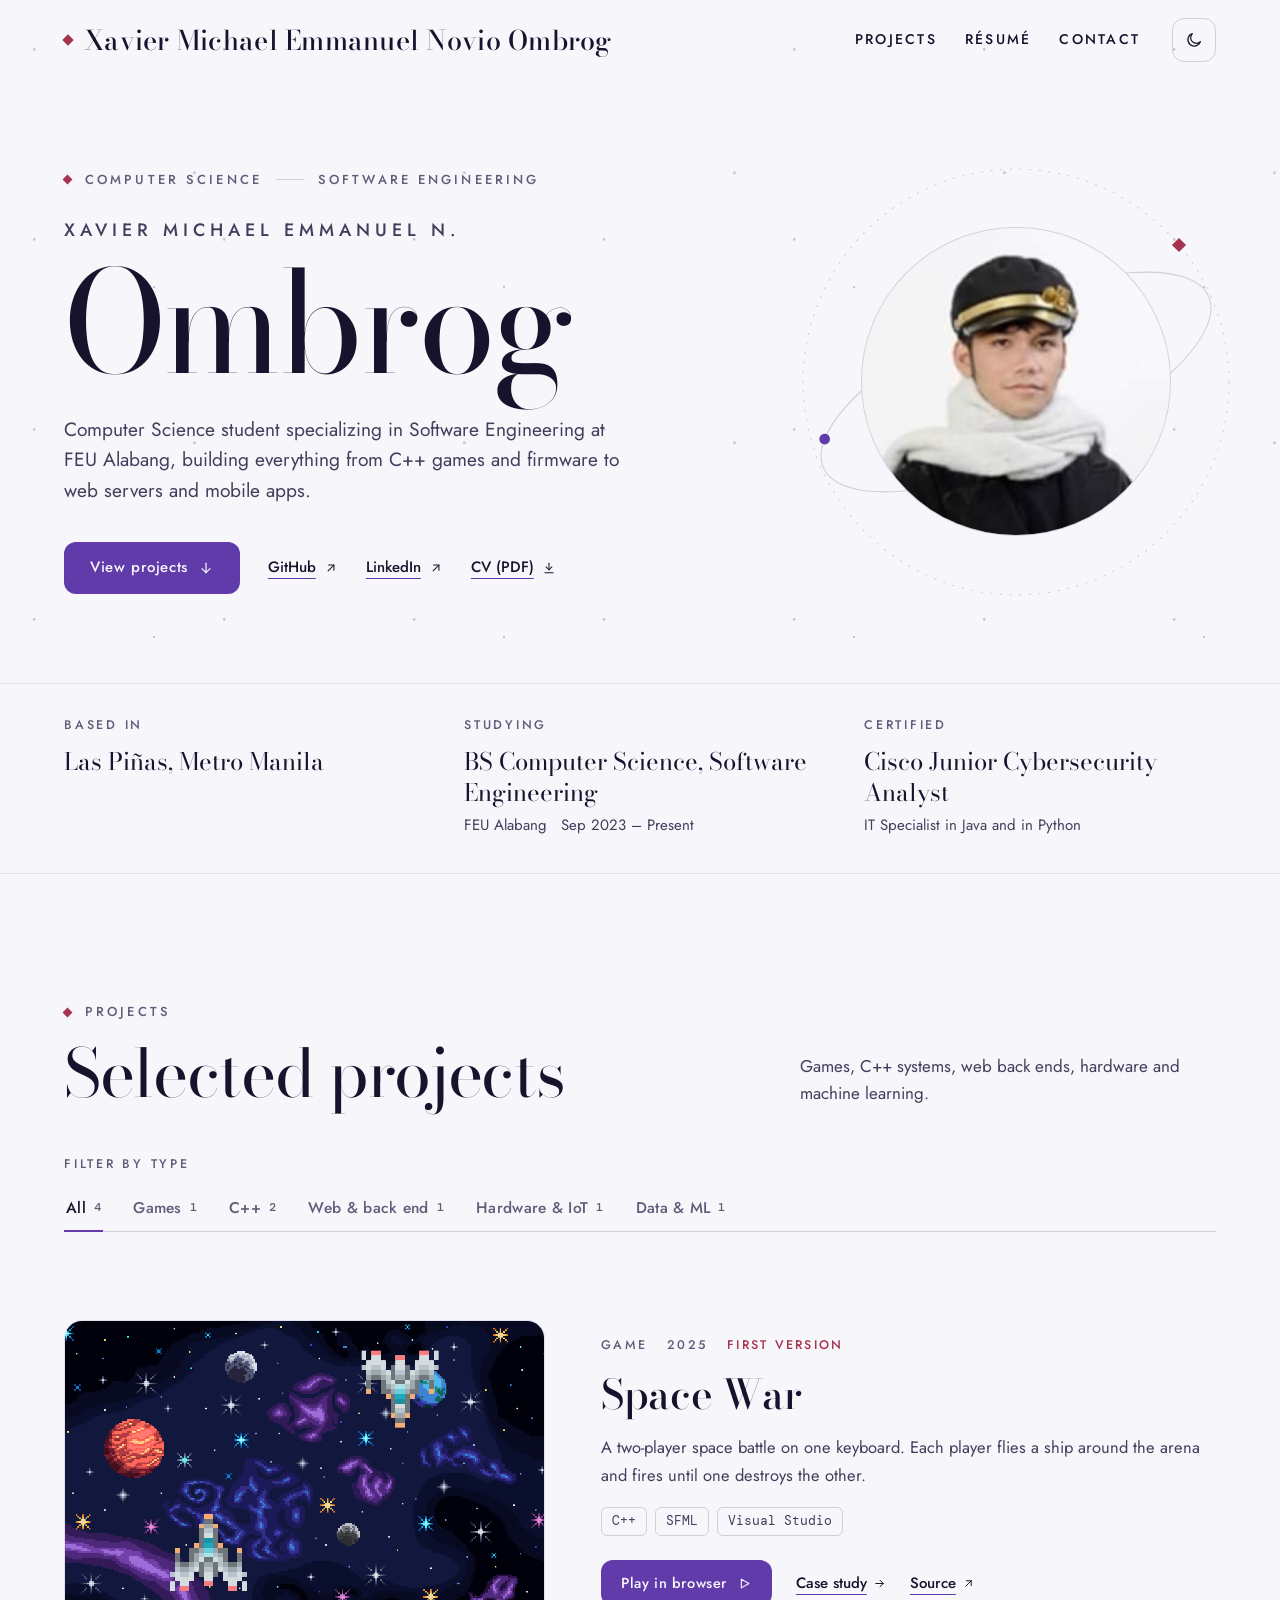
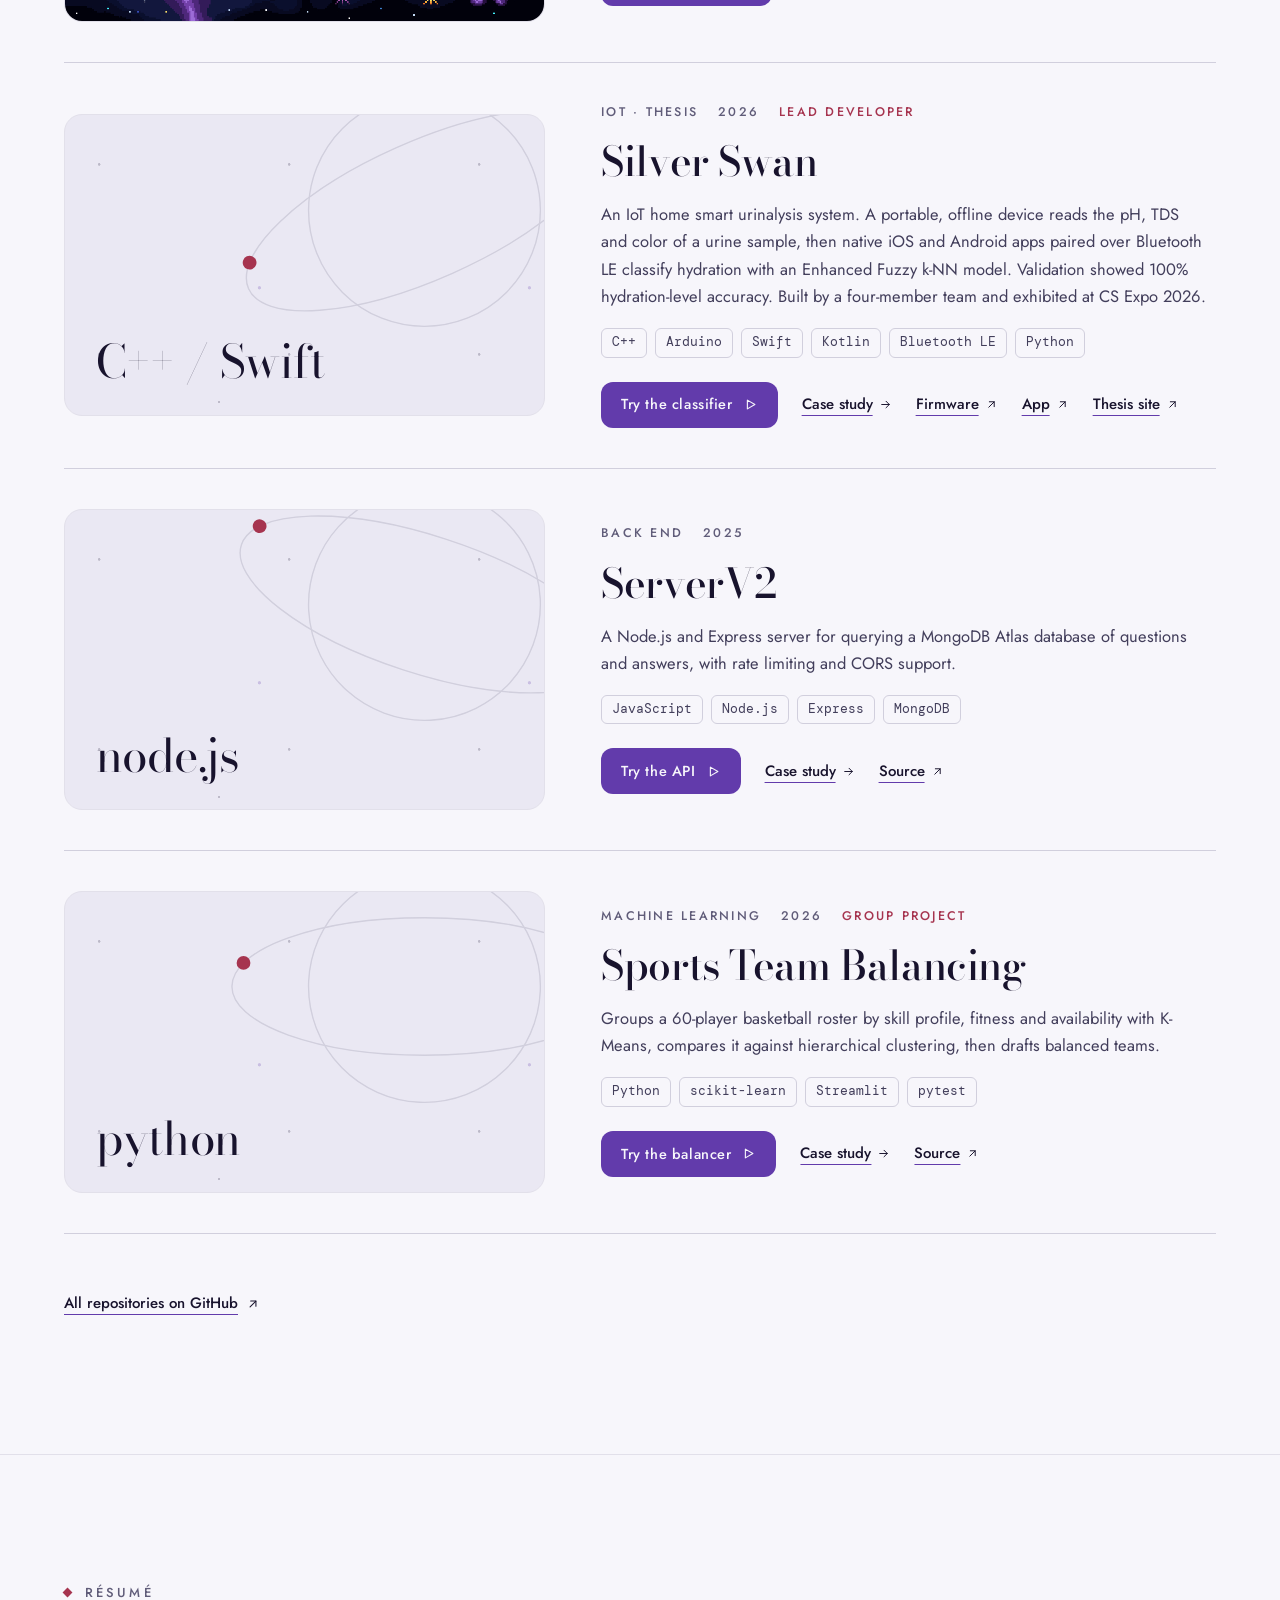
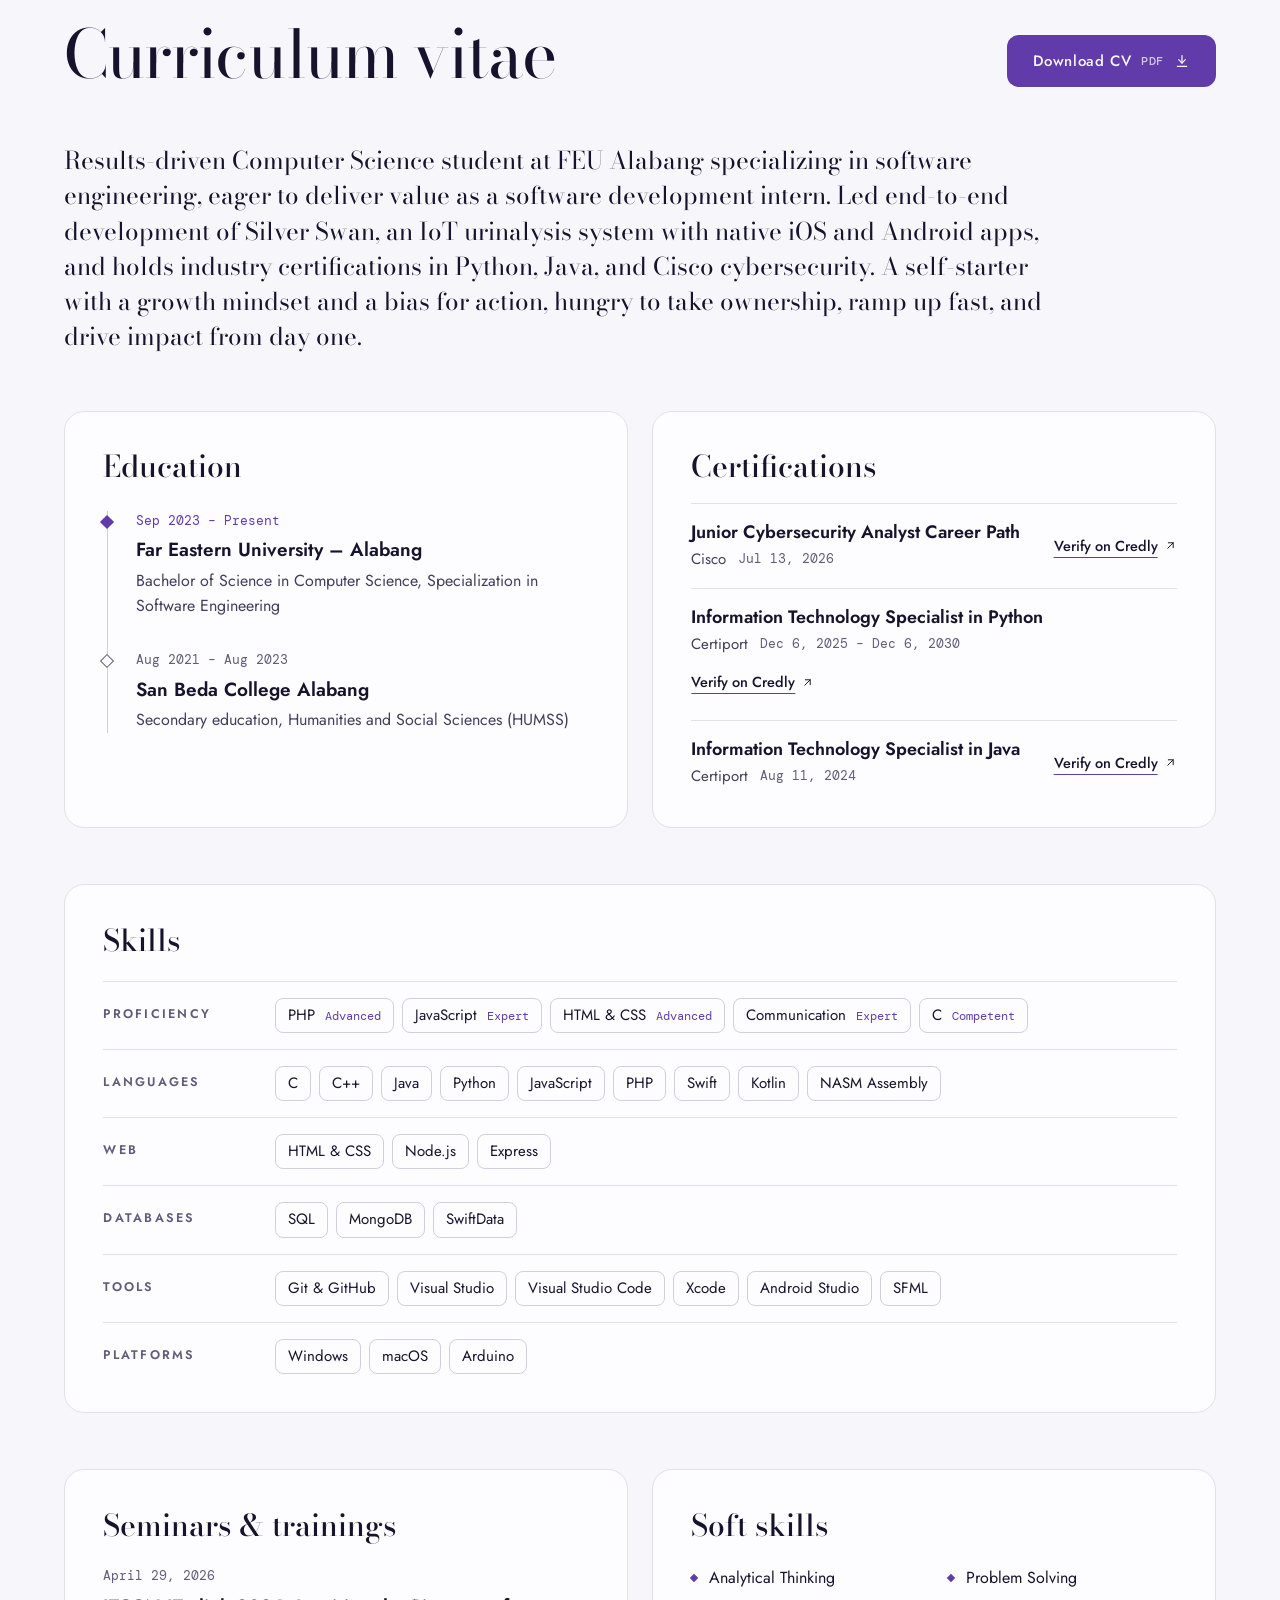
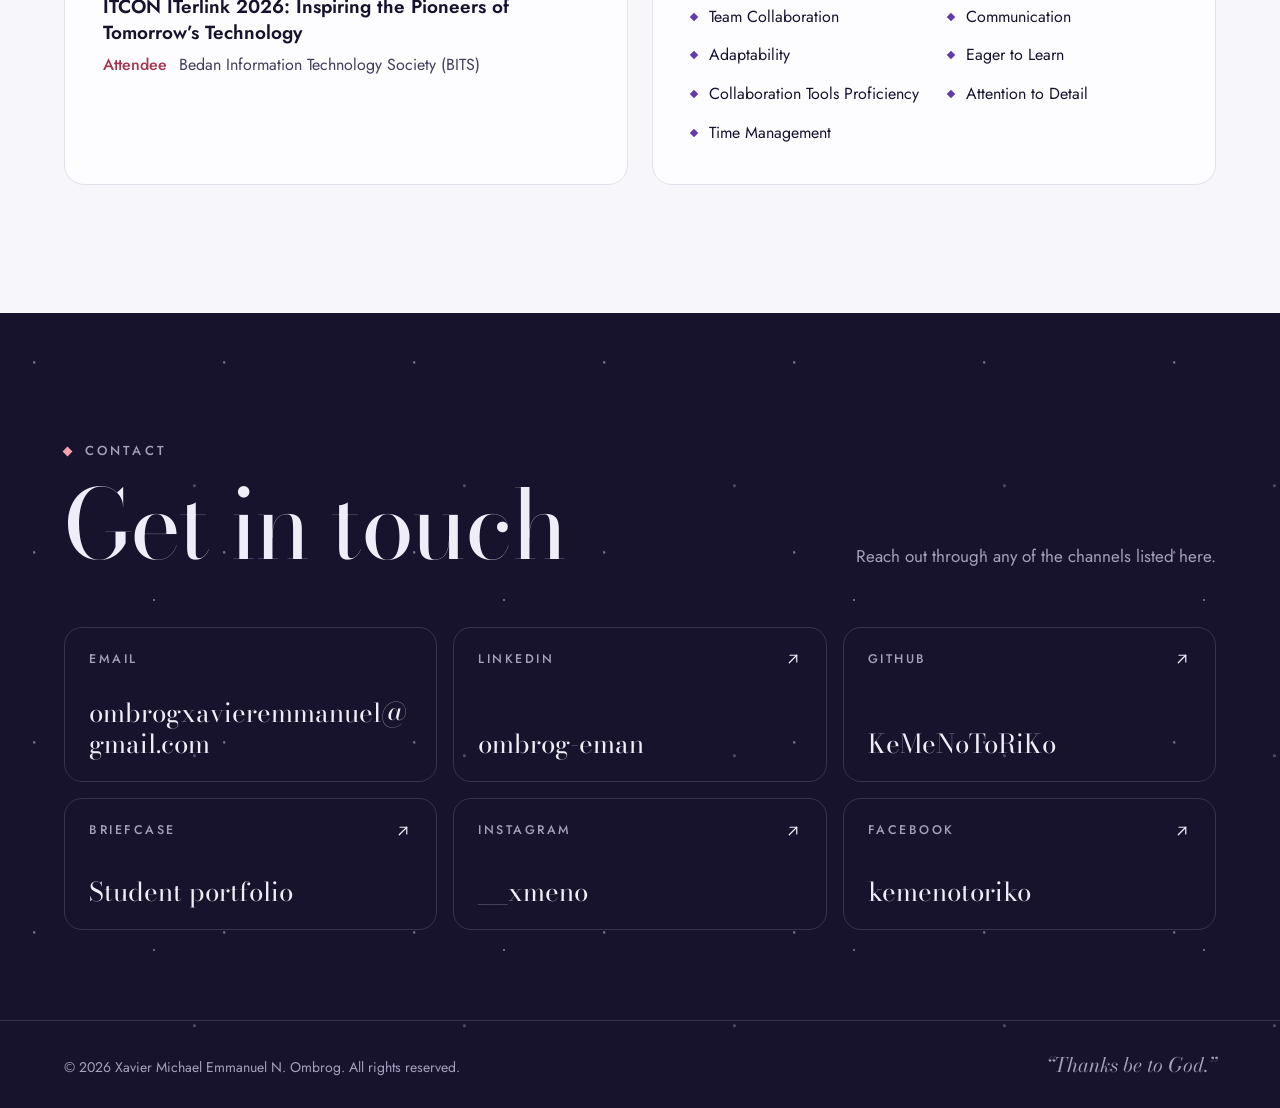
==== commit 393135cf: "added interactive webpage for every project" ====
--- a/index.html
+++ b/index.html
@@ -256,6 +256,14 @@
               <li style="font-family: 'DM Mono', ui-monospace, Menlo, monospace; font-size: 12.5px; line-height: 1.4; padding: 5px 10px; border: 1px solid var(--line); border-radius: 6px; color: var(--ink-2)">Python</li>
             </ul>
             <div style="display: flex; flex-wrap: wrap; align-items: center; gap: 8px 24px; padding-top: 6px">
+              <a class="btn" href="silver-swan.html#demo" style="display: inline-flex; align-items: center; gap: 10px; min-height: 46px; padding: 0 20px; border-radius: 12px; background: var(--btn); color: var(--btn-ink); font-size: 14.5px; font-weight: 500; letter-spacing: 0.04em; transition: background-color 0.2s ease, color 0.2s ease">
+                <span>Try the classifier</span>
+                <svg width="15" height="15" viewBox="0 0 24 24" fill="none" stroke="currentColor" stroke-width="1.8" stroke-linecap="round" stroke-linejoin="round" aria-hidden="true"><path d="M7 5l12 7-12 7z"></path></svg>
+              </a>
+              <a href="silver-swan.html" style="display: inline-flex; align-items: center; gap: 6px; min-height: 44px; font-size: 15px; font-weight: 500; text-decoration: underline; text-decoration-thickness: 1px; text-underline-offset: 6px; text-decoration-color: var(--accent)">
+                <span>Case study</span>
+                <svg width="13" height="13" viewBox="0 0 24 24" fill="none" stroke="currentColor" stroke-width="1.8" stroke-linecap="round" stroke-linejoin="round" aria-hidden="true"><path d="M5 12h14"></path><path d="M13 6l6 6-6 6"></path></svg>
+              </a>
               <a href="https://github.com/KeMeNoToRiKo/ArduinoUrinalysis" target="_blank" rel="noopener" style="display: inline-flex; align-items: center; gap: 6px; min-height: 44px; font-size: 15px; font-weight: 500; text-decoration: underline; text-decoration-thickness: 1px; text-underline-offset: 6px; text-decoration-color: var(--accent)">
                 <span>Firmware</span>
                 <svg width="13" height="13" viewBox="0 0 24 24" fill="none" stroke="currentColor" stroke-width="1.8" stroke-linecap="round" stroke-linejoin="round" aria-hidden="true"><path d="M7 17L17 7"></path><path d="M8 7h9v9"></path></svg>
@@ -298,6 +306,14 @@
               <li style="font-family: 'DM Mono', ui-monospace, Menlo, monospace; font-size: 12.5px; line-height: 1.4; padding: 5px 10px; border: 1px solid var(--line); border-radius: 6px; color: var(--ink-2)">MongoDB</li>
             </ul>
             <div style="display: flex; flex-wrap: wrap; align-items: center; gap: 8px 24px; padding-top: 6px">
+              <a class="btn" href="serverv2.html#demo" style="display: inline-flex; align-items: center; gap: 10px; min-height: 46px; padding: 0 20px; border-radius: 12px; background: var(--btn); color: var(--btn-ink); font-size: 14.5px; font-weight: 500; letter-spacing: 0.04em; transition: background-color 0.2s ease, color 0.2s ease">
+                <span>Try the API</span>
+                <svg width="15" height="15" viewBox="0 0 24 24" fill="none" stroke="currentColor" stroke-width="1.8" stroke-linecap="round" stroke-linejoin="round" aria-hidden="true"><path d="M7 5l12 7-12 7z"></path></svg>
+              </a>
+              <a href="serverv2.html" style="display: inline-flex; align-items: center; gap: 6px; min-height: 44px; font-size: 15px; font-weight: 500; text-decoration: underline; text-decoration-thickness: 1px; text-underline-offset: 6px; text-decoration-color: var(--accent)">
+                <span>Case study</span>
+                <svg width="13" height="13" viewBox="0 0 24 24" fill="none" stroke="currentColor" stroke-width="1.8" stroke-linecap="round" stroke-linejoin="round" aria-hidden="true"><path d="M5 12h14"></path><path d="M13 6l6 6-6 6"></path></svg>
+              </a>
               <a href="https://github.com/KeMeNoToRiKo/serverV2" target="_blank" rel="noopener" style="display: inline-flex; align-items: center; gap: 6px; min-height: 44px; font-size: 15px; font-weight: 500; text-decoration: underline; text-decoration-thickness: 1px; text-underline-offset: 6px; text-decoration-color: var(--accent)">
                 <span>Source</span>
                 <svg width="13" height="13" viewBox="0 0 24 24" fill="none" stroke="currentColor" stroke-width="1.8" stroke-linecap="round" stroke-linejoin="round" aria-hidden="true"><path d="M7 17L17 7"></path><path d="M8 7h9v9"></path></svg>
@@ -333,6 +349,14 @@
               <li style="font-family: 'DM Mono', ui-monospace, Menlo, monospace; font-size: 12.5px; line-height: 1.4; padding: 5px 10px; border: 1px solid var(--line); border-radius: 6px; color: var(--ink-2)">pytest</li>
             </ul>
             <div style="display: flex; flex-wrap: wrap; align-items: center; gap: 8px 24px; padding-top: 6px">
+              <a class="btn" href="team-balancing.html#demo" style="display: inline-flex; align-items: center; gap: 10px; min-height: 46px; padding: 0 20px; border-radius: 12px; background: var(--btn); color: var(--btn-ink); font-size: 14.5px; font-weight: 500; letter-spacing: 0.04em; transition: background-color 0.2s ease, color 0.2s ease">
+                <span>Try the balancer</span>
+                <svg width="15" height="15" viewBox="0 0 24 24" fill="none" stroke="currentColor" stroke-width="1.8" stroke-linecap="round" stroke-linejoin="round" aria-hidden="true"><path d="M7 5l12 7-12 7z"></path></svg>
+              </a>
+              <a href="team-balancing.html" style="display: inline-flex; align-items: center; gap: 6px; min-height: 44px; font-size: 15px; font-weight: 500; text-decoration: underline; text-decoration-thickness: 1px; text-underline-offset: 6px; text-decoration-color: var(--accent)">
+                <span>Case study</span>
+                <svg width="13" height="13" viewBox="0 0 24 24" fill="none" stroke="currentColor" stroke-width="1.8" stroke-linecap="round" stroke-linejoin="round" aria-hidden="true"><path d="M5 12h14"></path><path d="M13 6l6 6-6 6"></path></svg>
+              </a>
               <a href="https://github.com/KeMeNoToRiKo/SportsDatabaseML" target="_blank" rel="noopener" style="display: inline-flex; align-items: center; gap: 6px; min-height: 44px; font-size: 15px; font-weight: 500; text-decoration: underline; text-decoration-thickness: 1px; text-underline-offset: 6px; text-decoration-color: var(--accent)">
                 <span>Source</span>
                 <svg width="13" height="13" viewBox="0 0 24 24" fill="none" stroke="currentColor" stroke-width="1.8" stroke-linecap="round" stroke-linejoin="round" aria-hidden="true"><path d="M7 17L17 7"></path><path d="M8 7h9v9"></path></svg>
